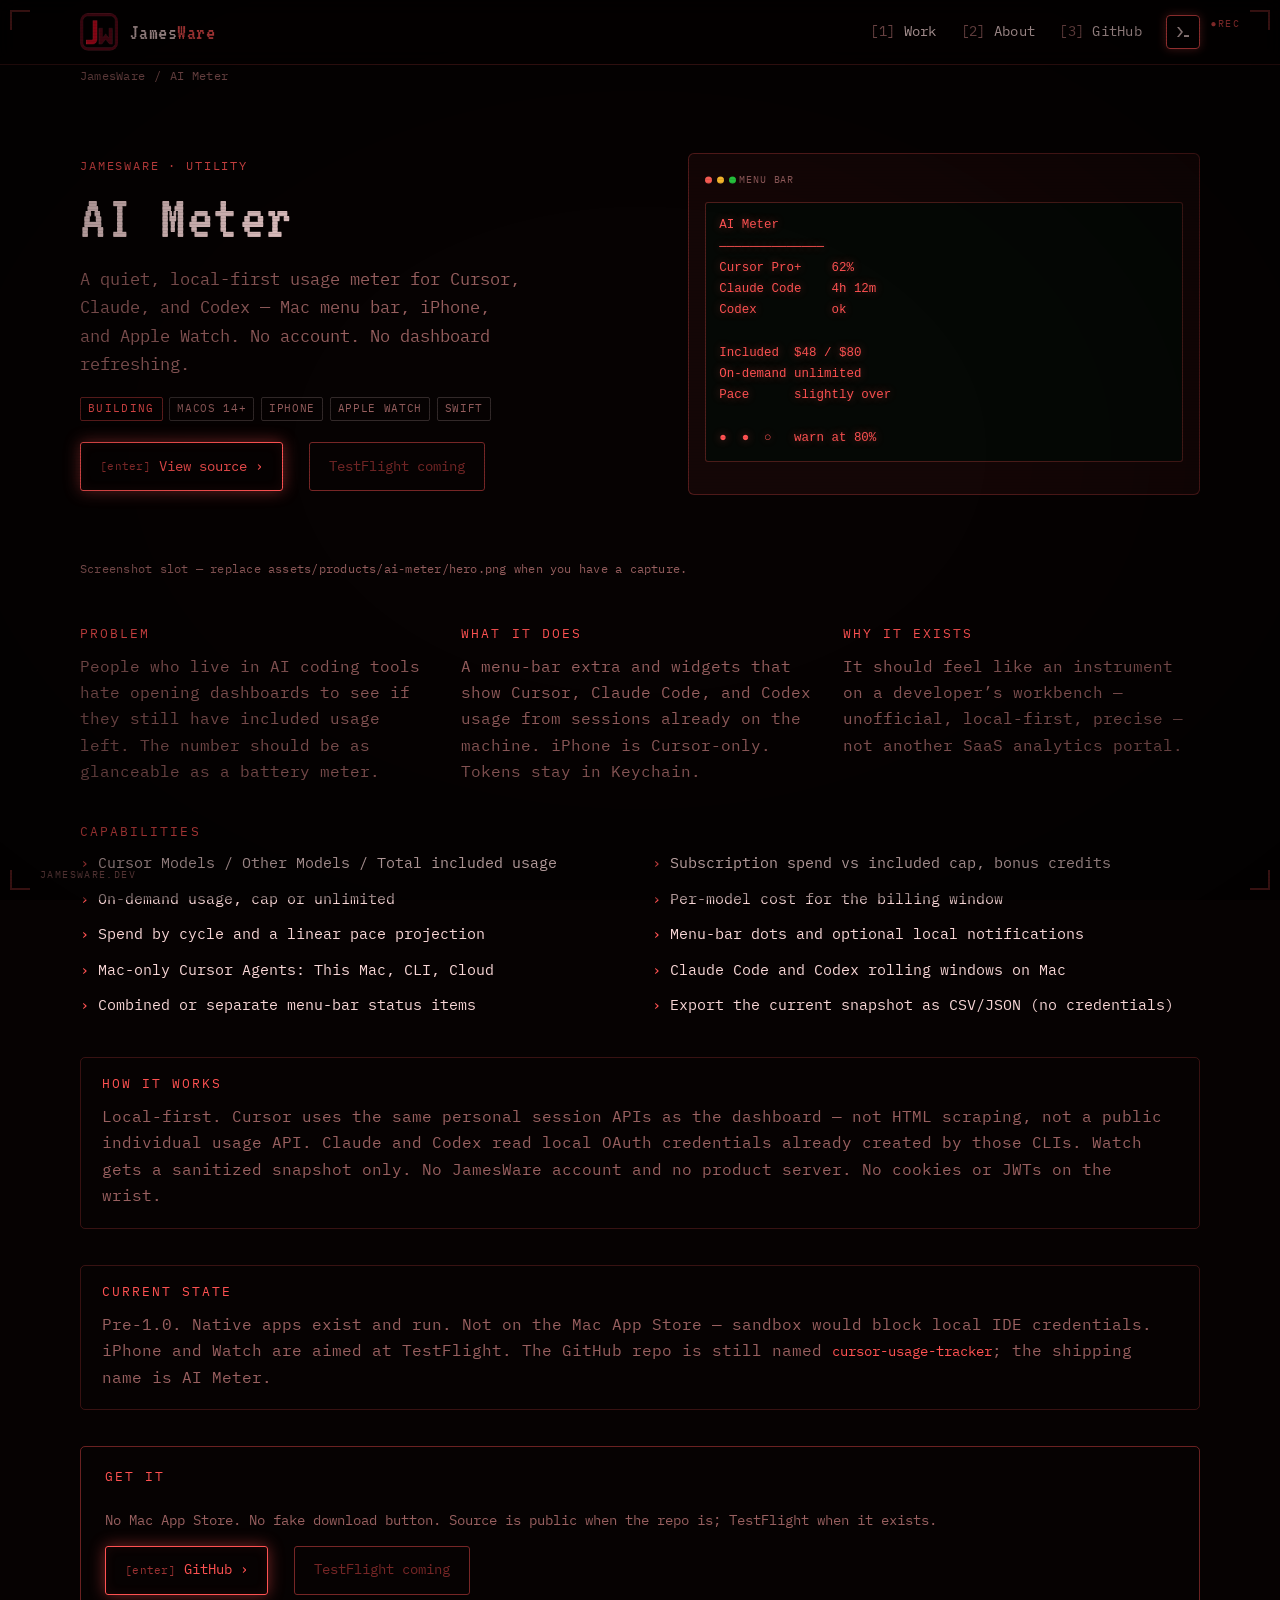
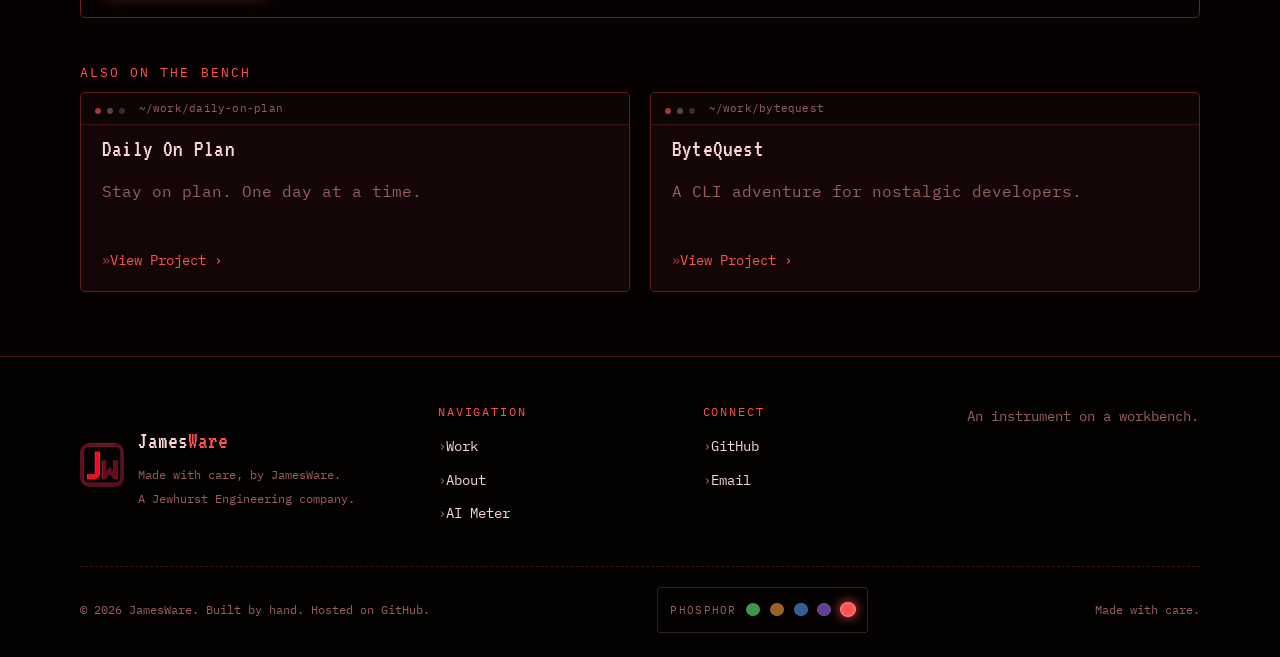
==== ai-meter/index.html @ cbbe9af8 "link updates" ====
<!DOCTYPE html>
<html lang="en" data-theme="green" data-asset-root="../">
  <head>
    <meta charset="utf-8" />
    <meta name="viewport" content="width=device-width, initial-scale=1" />
    <title>AI Meter — JamesWare</title>
    <meta
      name="description"
      content="A quiet, local-first usage meter for Cursor, Claude, and Codex. Mac menu bar, iPhone, and Apple Watch. No account. No dashboard refreshing."
    />
    <script>
      (function () {
        var themes = ["green", "orange", "blue", "purple", "red"];
        var last = null;
        try {
          last = localStorage.getItem("jamesware-theme");
        } catch (e) {}
        var pool = themes.filter(function (name) {
          return name !== last;
        });
        var theme = pool[Math.floor(Math.random() * pool.length)];
        document.documentElement.setAttribute("data-theme", theme);
        try {
          localStorage.setItem("jamesware-theme", theme);
        } catch (e) {}
        window.jwSetLogos = function () {
          var activeTheme = document.documentElement.getAttribute("data-theme") || "green";
          var root = document.documentElement.getAttribute("data-asset-root") || "";
          if (root && root.charAt(root.length - 1) !== "/") root += "/";
          document.querySelectorAll("[data-logo]").forEach(function (el) {
            var src =
              root +
              "assets/brand/jamesware-" +
              el.getAttribute("data-logo") +
              "-" +
              activeTheme +
              ".png";
            el.querySelectorAll("img").forEach(function (img) {
              if (!img.dataset.fallbackBound) {
                img.dataset.fallbackBound = "true";
                img.addEventListener("error", function () {
                  img.style.visibility = "hidden";
                });
                img.addEventListener("load", function () {
                  img.style.visibility = "visible";
                });
              }
              if (!img.getAttribute("src")) img.src = src;
            });
          });
        };
      })();
    </script>
    <link rel="icon" href="../favicon.svg" type="image/svg+xml" />
    <link rel="preconnect" href="https://fonts.googleapis.com" />
    <link rel="preconnect" href="https://fonts.gstatic.com" crossorigin />
    <link
      href="https://fonts.googleapis.com/css2?family=IBM+Plex+Mono:wght@400;500;600;700&family=VT323&display=swap"
      rel="stylesheet"
    />
    <link rel="stylesheet" href="../assets/styles.css" />
  </head>
  <body>
    <div class="vignette" aria-hidden="true"></div>
    <div class="scanlines" aria-hidden="true"></div>
    <div class="bezel" aria-hidden="true">
      <span class="bezel__corner bezel__corner--tl"></span>
      <span class="bezel__corner bezel__corner--tr"></span>
      <span class="bezel__corner bezel__corner--bl"></span>
      <span class="bezel__corner bezel__corner--br"></span>
      <span class="bezel__tag bezel__tag--rec">rec</span>
      <span class="bezel__tag bezel__tag--id">jamesware.dev</span>
    </div>
    <a class="skip" href="#main">Skip to content</a>

    <header class="site-header">
      <div class="wrap">
        <a class="brand" href="../index.html">
          <span class="logo-swap logo-swap--square" data-logo="square">
            <img class="logo-swap__a" alt="JamesWare" width="40" height="40" />
            <img class="logo-swap__b" alt="" width="40" height="40" />
          </span>
          <span class="wordmark">James<span class="accent">Ware</span></span>
        </a>
        <nav class="nav" aria-label="Primary">
          <a href="../index.html#projects">Work</a>
          <a href="../index.html#about">About</a>
          <!-- EDIT ME: real GitHub URL -->
          <a href="https://github.com/JewhurstEngineering">GitHub</a>
          <a class="prompt-btn" href="../index.html#projects" aria-label="Open work">
            <svg width="16" height="16" viewBox="0 0 16 16" fill="currentColor" aria-hidden="true">
              <path d="M2 3h2l4 5-4 5H2l4-5-4-5zm7 8h5v2H9v-2z" />
            </svg>
          </a>
        </nav>
      </div>
    </header>
    <script>
      jwSetLogos();
    </script>

    <main id="main">
      <div class="wrap">
        <nav class="crumb" aria-label="Breadcrumb">
          <a href="../index.html">JamesWare</a>
          <span aria-hidden="true">/</span>
          <span>AI Meter</span>
        </nav>

        <section class="product-hero">
          <div>
            <p class="card-kicker">JamesWare · Utility</p>
            <h1>AI Meter</h1>
            <p class="product-tagline">
              A quiet, local-first usage meter for Cursor, Claude, and Codex — Mac menu bar,
              iPhone, and Apple Watch. No account. No dashboard refreshing.
            </p>
            <div class="badge-row">
              <span class="status status--building">Building</span>
              <span class="badge">macOS 14+</span>
              <span class="badge">iPhone</span>
              <span class="badge">Apple Watch</span>
              <span class="badge">Swift</span>
            </div>
            <div class="cta-row">
              <!-- EDIT ME: real org/user. Repo is still named cursor-usage-tracker. -->
              <a class="btn" href="https://github.com/JewhurstEngineering/cursor-usage-tracker">View source <span aria-hidden="true">›</span></a>
              <span class="btn btn--disabled" aria-disabled="true">TestFlight coming</span>
            </div>
          </div>
          <figure class="device">
            <!-- Drop a real capture at ../assets/products/ai-meter/hero.png -->
            <img
              class="device__photo"
              src="../assets/products/ai-meter/hero.png"
              alt="AI Meter menu bar and widgets"
              hidden
            />
            <div class="device__mock" aria-hidden="true">
              <div class="device__chrome">
                <span>menu bar</span>
                <span class="led"></span>
              </div>
              <pre class="device__panel">AI Meter
──────────────
Cursor Pro+    62%
Claude Code    4h 12m
Codex          ok

Included  $48 / $80
On-demand unlimited
Pace      slightly over

●  ●  ○   warn at 80%</pre>
            </div>
          </figure>
        </section>
        <p class="shot-caption">Screenshot slot — replace assets/products/ai-meter/hero.png when you have a capture.</p>

        <section class="product-copy">
          <div class="prose-grid">
            <div>
              <h2>Problem</h2>
              <p>
                People who live in AI coding tools hate opening dashboards to see if they still
                have included usage left. The number should be as glanceable as a battery meter.
              </p>
            </div>
            <div>
              <h2>What it does</h2>
              <p>
                A menu-bar extra and widgets that show Cursor, Claude Code, and Codex usage from
                sessions already on the machine. iPhone is Cursor-only. Tokens stay in Keychain.
              </p>
            </div>
            <div>
              <h2>Why it exists</h2>
              <p>
                It should feel like an instrument on a developer’s workbench — unofficial,
                local-first, precise — not another SaaS analytics portal.
              </p>
            </div>
          </div>

          <div class="cap-grid">
            <h2>Capabilities</h2>
            <ul class="cap-list">
              <li>Cursor Models / Other Models / Total included usage</li>
              <li>Subscription spend vs included cap, bonus credits</li>
              <li>On-demand usage, cap or unlimited</li>
              <li>Per-model cost for the billing window</li>
              <li>Spend by cycle and a linear pace projection</li>
              <li>Menu-bar dots and optional local notifications</li>
              <li>Mac-only Cursor Agents: This Mac, CLI, Cloud</li>
              <li>Claude Code and Codex rolling windows on Mac</li>
              <li>Combined or separate menu-bar status items</li>
              <li>Export the current snapshot as CSV/JSON (no credentials)</li>
            </ul>
          </div>

          <div class="privacy">
            <h2>How it works</h2>
            <p>
              Local-first. Cursor uses the same personal session APIs as the dashboard — not HTML
              scraping, not a public individual usage API. Claude and Codex read local OAuth
              credentials already created by those CLIs. Watch gets a sanitized snapshot only. No
              JamesWare account and no product server. No cookies or JWTs on the wrist.
            </p>
          </div>

          <div class="state">
            <h2>Current state</h2>
            <p>
              Pre-1.0. Native apps exist and run. Not on the Mac App Store — sandbox would block
              local IDE credentials. iPhone and Watch are aimed at TestFlight. The GitHub repo is
              still named <code>cursor-usage-tracker</code>; the shipping name is AI Meter.
            </p>
          </div>

          <div class="get-it">
            <h2>Get it</h2>
            <p class="note">
              No Mac App Store. No fake download button. Source is public when the repo is; TestFlight
              when it exists.
            </p>
            <div class="cta-row">
              <a class="btn" href="https://github.com/JewhurstEngineering/cursor-usage-tracker">GitHub <span aria-hidden="true">›</span></a>
              <span class="btn btn--disabled" aria-disabled="true">TestFlight coming</span>
            </div>
          </div>

          <div class="related">
            <h2>Also on the bench</h2>
            <div class="project-grid">
              <article class="card" data-path="~/work/daily-on-plan">
                <h3>Daily On Plan</h3>
                <p>Stay on plan. One day at a time.</p>
                <a class="more" href="../daily-on-plan/index.html">View Project <span aria-hidden="true">›</span></a>
              </article>
              <article class="card" data-path="~/work/bytequest">
                <h3>ByteQuest</h3>
                <p>A CLI adventure for nostalgic developers.</p>
                <a class="more" href="../bytequest/index.html">View Project <span aria-hidden="true">›</span></a>
              </article>
            </div>
          </div>
        </section>
      </div>
    </main>

    <footer class="site-footer">
      <div class="wrap">
        <div class="footer-grid">
          <div class="footer-brand">
            <span class="logo-swap logo-swap--footer" data-logo="square">
              <img class="logo-swap__a" alt="JamesWare" width="48" height="48" />
              <img class="logo-swap__b" alt="" width="48" height="48" />
            </span>
            <script>
              jwSetLogos();
            </script>
            <div>
              <p class="footer-wordmark">James<span class="accent">Ware</span></p>
              <p class="footer-tagline">Made with care, by JamesWare.</p>
              <p class="footer-tagline">A Jewhurst Engineering company.</p>
            </div>
          </div>
          <div>
            <h3>Navigation</h3>
            <ul>
              <li><a href="../index.html#projects">Work</a></li>
              <li><a href="../index.html#about">About</a></li>
              <li><a href="index.html">AI Meter</a></li>
            </ul>
          </div>
          <div>
            <h3>Connect</h3>
            <ul>
              <li><a href="https://github.com/JewhurstEngineering">GitHub</a></li>
              <li><a href="mailto:hello@jamesware.dev">Email</a></li>
            </ul>
          </div>
          <div class="stay">
            <p>An instrument on a workbench.</p>
          </div>
        </div>
        <div class="footer-base">
          <p>© 2026 JamesWare. Built by hand. Hosted on GitHub.</p>
          <div class="theme-switcher" role="group" aria-label="Color theme">
            <span>Phosphor</span>
            <button class="dot" type="button" data-theme-pick="green" aria-label="Green phosphor" aria-pressed="false"></button>
            <button class="dot" type="button" data-theme-pick="orange" aria-label="Amber phosphor" aria-pressed="false"></button>
            <button class="dot" type="button" data-theme-pick="blue" aria-label="Blue phosphor" aria-pressed="false"></button>
            <button class="dot" type="button" data-theme-pick="purple" aria-label="Purple phosphor" aria-pressed="false"></button>
            <button class="dot" type="button" data-theme-pick="red" aria-label="Red phosphor" aria-pressed="false"></button>
          </div>
          <p>Made with care.</p>
        </div>
      </div>
    </footer>
    <script src="../assets/theme.js"></script>
  </body>
</html>
---- assets/styles.css ----
@property --phosphor {
  syntax: "<color>";
  inherits: true;
  initial-value: #5cff7a;
}

@property --phosphor-dim {
  syntax: "<color>";
  inherits: true;
  initial-value: #0c2410;
}

@property --bg {
  syntax: "<color>";
  inherits: true;
  initial-value: #030603;
}

@property --ink {
  syntax: "<color>";
  inherits: true;
  initial-value: #cff6d6;
}

@property --muted {
  syntax: "<color>";
  inherits: true;
  initial-value: #5c8a66;
}

@property --panel {
  syntax: "<color>";
  inherits: true;
  initial-value: #061109;
}

:root,
:root[data-theme="green"] {
  --phosphor: #5cff7a;
  --phosphor-dim: #0c2410;
  --bg: #030603;
  --ink: #cff6d6;
  --muted: #5c8a66;
  --panel: #061109;
  --glow: color-mix(in srgb, var(--phosphor) 45%, transparent);
  --phosphor-soft: color-mix(in srgb, var(--phosphor) 58%, white);
  --glow-strong: color-mix(in srgb, var(--phosphor) 50%, transparent);
}

:root[data-theme="orange"] {
  --phosphor: #ffa23d;
  --phosphor-dim: #3a1d08;
  --bg: #060402;
  --ink: #f6dec0;
  --muted: #8c6a45;
  --panel: #120b04;
}

:root[data-theme="blue"] {
  --phosphor: #4d9cff;
  --phosphor-dim: #0b1b3a;
  --bg: #020409;
  --ink: #cfe0fa;
  --muted: #5b7099;
  --panel: #060e1c;
}

:root[data-theme="purple"] {
  --phosphor: #a366ff;
  --phosphor-dim: #260c3a;
  --bg: #050208;
  --ink: #e4d4fa;
  --muted: #7c6699;
  --panel: #0e051a;
}

:root[data-theme="red"] {
  --phosphor: #ff5252;
  --phosphor-dim: #3a0c0c;
  --bg: #060202;
  --ink: #f8d6d6;
  --muted: #996060;
  --panel: #170707;
}

html.theme-ready {
  transition:
    --phosphor 3s ease,
    --phosphor-dim 3s ease,
    --bg 3s ease,
    --ink 3s ease,
    --muted 3s ease,
    --panel 3s ease;
}

*,
*::before,
*::after {
  box-sizing: border-box;
}

html {
  background: var(--bg);
  color: var(--ink);
  color-scheme: dark;
  scroll-behavior: smooth;
}

body {
  margin: 0;
  min-height: 100vh;
  font-family: "IBM Plex Mono", ui-monospace, "SFMono-Regular", Menlo, monospace;
  font-size: 15.5px;
  line-height: 1.7;
  background: var(--bg);
  color: var(--ink);
  overflow-x: hidden;
}

img:not([hidden]) {
  max-width: 100%;
  height: auto;
  display: block;
}

figure {
  margin: 0;
}

a {
  color: var(--phosphor);
  text-decoration: none;
}

a:focus-visible,
button:focus-visible {
  outline: 2px solid var(--phosphor);
  outline-offset: 3px;
}

button {
  font: inherit;
  color: inherit;
  background: none;
  border: 0;
  cursor: pointer;
}

h1,
h2,
h3 {
  font-family: "VT323", "IBM Plex Mono", ui-monospace, monospace;
  font-weight: 400;
  line-height: 1.15;
  letter-spacing: 0.01em;
  margin: 0;
}

.accent {
  color: var(--phosphor);
}

.skip {
  position: absolute;
  left: 1rem;
  top: -4rem;
  z-index: 10000;
  padding: 0.6rem 0.9rem;
  background: var(--panel);
  border: 1px solid var(--phosphor);
  color: var(--phosphor);
}

.skip:focus {
  top: 1rem;
}

.scanlines,
.vignette {
  pointer-events: none;
  position: fixed;
  inset: 0;
}

.scanlines {
  z-index: 9999;
  background: repeating-linear-gradient(
    to bottom,
    transparent 0,
    transparent 2px,
    rgba(0, 0, 0, 0.16) 2px,
    rgba(0, 0, 0, 0.16) 3px
  );
  opacity: 0.5;
  mix-blend-mode: multiply;
}

.vignette {
  z-index: 9998;
  background: radial-gradient(ellipse at center, transparent 38%, rgba(0, 0, 0, 0.56) 100%);
}

/* ---------- viewport bezel ---------- */

.bezel {
  position: fixed;
  inset: 0;
  z-index: 9996;
  pointer-events: none;
}

.bezel__corner {
  position: absolute;
  width: 20px;
  height: 20px;
  border-color: color-mix(in srgb, var(--phosphor) 45%, transparent);
  border-style: solid;
  border-width: 0;
}

.bezel__corner--tl {
  top: 10px;
  left: 10px;
  border-top-width: 2px;
  border-left-width: 2px;
}

.bezel__corner--tr {
  top: 10px;
  right: 10px;
  border-top-width: 2px;
  border-right-width: 2px;
}

.bezel__corner--bl {
  bottom: 10px;
  left: 10px;
  border-bottom-width: 2px;
  border-left-width: 2px;
}

.bezel__corner--br {
  bottom: 10px;
  right: 10px;
  border-bottom-width: 2px;
  border-right-width: 2px;
}

.bezel__tag {
  position: absolute;
  font-size: 0.62rem;
  letter-spacing: 0.14em;
  text-transform: uppercase;
  color: var(--muted);
}

.bezel__tag--rec {
  top: 16px;
  right: 40px;
  color: var(--phosphor);
}

.bezel__tag--rec::before {
  content: "\25cf ";
  display: inline-block;
  animation: led-pulse 2.4s ease-in-out infinite;
}

.bezel__tag--id {
  bottom: 16px;
  left: 40px;
}

@media (max-width: 900px) {
  .bezel {
    display: none;
  }
}

.wrap {
  width: min(1120px, calc(100% - 2.5rem));
  margin-inline: auto;
}

/* ---------- header ---------- */

.site-header {
  position: sticky;
  top: 0;
  z-index: 20;
  backdrop-filter: blur(10px);
  background: color-mix(in srgb, var(--bg) 82%, transparent);
  border-bottom: 1px solid color-mix(in srgb, var(--phosphor) 22%, transparent);
}

.site-header .wrap {
  display: flex;
  align-items: center;
  justify-content: space-between;
  gap: 1.5rem;
  min-height: 64px;
}

.brand {
  display: flex;
  align-items: center;
  gap: 0.75rem;
  color: inherit;
}

.wordmark {
  font-family: "VT323", "IBM Plex Mono", ui-monospace, monospace;
  font-size: 1.4rem;
  letter-spacing: 0.02em;
  color: var(--ink);
}

.nav {
  display: flex;
  align-items: center;
  gap: 1.5rem;
  counter-reset: navnum;
}

.nav a {
  color: var(--ink);
  font-size: 0.86rem;
  letter-spacing: 0.02em;
}

.nav a:not(.prompt-btn)::before {
  counter-increment: navnum;
  content: "[" counter(navnum) "] ";
  color: var(--muted);
}

.nav a:hover {
  color: var(--phosphor);
}

.nav a:hover::before {
  color: var(--phosphor);
}

.prompt-btn {
  display: grid;
  place-items: center;
  width: 34px;
  height: 34px;
  border: 1px solid var(--phosphor);
  border-radius: 4px;
  color: var(--phosphor);
  box-shadow: 0 0 10px var(--glow);
}

.prompt-btn:hover {
  background: color-mix(in srgb, var(--phosphor) 16%, transparent);
}

/* ---------- logo image swap ---------- */

.logo-swap {
  position: relative;
  display: inline-block;
  overflow: hidden;
  border-radius: 22%;
  line-height: 0;
}

.logo-swap img {
  width: 100%;
  height: 100%;
  object-fit: contain;
  transition: opacity 3s ease;
}

.logo-swap__b {
  position: absolute;
  inset: 0;
  opacity: 0;
}

.logo-swap.is-b .logo-swap__a {
  opacity: 0;
}

.logo-swap.is-b .logo-swap__b {
  opacity: 1;
}

.logo-swap--square {
  width: 38px;
  height: 38px;
}

.logo-swap--bar {
  width: 20px;
  height: 20px;
  flex: none;
}

.logo-swap--footer {
  width: 44px;
  height: 44px;
}

/* ---------- hero shell ---------- */

.hero {
  position: relative;
  isolation: isolate;
  padding: 3rem 0 5rem;
  overflow: hidden;
  border-bottom: 1px solid color-mix(in srgb, var(--phosphor) 18%, transparent);
}

.floor-grid {
  position: absolute;
  left: -12%;
  right: -12%;
  bottom: -4%;
  height: 300px;
  z-index: 0;
  background-image:
    linear-gradient(to right, color-mix(in srgb, var(--phosphor) 55%, transparent) 1px, transparent 1px),
    linear-gradient(to bottom, color-mix(in srgb, var(--phosphor) 55%, transparent) 1px, transparent 1px);
  background-size: 46px 46px;
  transform: perspective(460px) rotateX(62deg);
  transform-origin: center bottom;
  mask-image: linear-gradient(to bottom, transparent, #000 32%, #000 72%, transparent);
  opacity: 0.35;
  pointer-events: none;
  filter: drop-shadow(0 0 12px var(--glow));
}

.hero .wrap {
  position: relative;
  z-index: 2;
}

.shell {
  position: relative;
  border-radius: 7px;
  overflow: hidden;
  border: 1px solid rgba(255, 255, 255, 0.12);
  background: #0b0c0e;
  box-shadow: 0 26px 60px rgba(0, 0, 0, 0.55), inset 0 1px 0 rgba(255, 255, 255, 0.05);
}

.shell__bar {
  display: flex;
  align-items: center;
  gap: 0.9rem;
  padding: 0.6rem 1rem;
  background: linear-gradient(180deg, #1f2124, #17181a);
  border-bottom: 1px solid rgba(255, 255, 255, 0.08);
}

.shell__dots {
  position: relative;
  flex: none;
  width: 39px;
  height: 9px;
  margin-left: 2px;
}

.shell__dots::before {
  content: "";
  position: absolute;
  left: 0;
  top: 0;
  width: 9px;
  height: 9px;
  border-radius: 50%;
  background: #ff5f56;
  box-shadow: 15px 0 0 #ffbd2e, 30px 0 0 #27c93f;
}

.shell__title {
  flex: 1;
  font-size: 1.25rem;
  letter-spacing: 0.02em;
  color: var(--ink);
  white-space: nowrap;
  overflow: hidden;
  text-overflow: ellipsis;
}

.shell__at {
  color: var(--muted);
  font-family: "IBM Plex Mono", monospace;
  font-size: 0.72rem;
  margin-left: 0.4rem;
  letter-spacing: 0.02em;
}

.shell__led {
  flex: none;
  width: 7px;
  height: 7px;
  border-radius: 50%;
  background: #ff7549;
  box-shadow: 0 0 7px rgba(255, 117, 73, 0.9);
  animation: led-pulse 3.5s ease-in-out infinite;
}

.shell__screen {
  position: relative;
  display: flex;
  flex-direction: column;
  padding: 1.7rem 1.7rem 1.9rem;
  min-height: 30rem;
  background: radial-gradient(
    ellipse at 50% 0%,
    color-mix(in srgb, var(--phosphor-dim) 55%, #010602) 0%,
    #010402 58%,
    #000201 100%
  );
  animation: crt-on 0.55s ease-out;
}

.shell__screen::before {
  content: "";
  position: absolute;
  z-index: 2;
  inset: 0;
  pointer-events: none;
  background: linear-gradient(100deg, rgba(255, 255, 255, 0.06), transparent 30%, transparent 78%, rgba(255, 255, 255, 0.02));
}

.shell__screen::after {
  content: "";
  position: absolute;
  z-index: 3;
  inset: 0;
  pointer-events: none;
  opacity: 0.4;
  background: repeating-linear-gradient(
    to bottom,
    transparent 0,
    transparent 2px,
    rgba(0, 0, 0, 0.28) 2px,
    rgba(0, 0, 0, 0.28) 3px
  );
  animation: crt-flicker 8s 1.2s infinite;
}

.shell__term {
  position: relative;
  z-index: 1;
  margin: 0 0 1.2rem;
  min-height: 7.5em;
  color: var(--phosphor);
  font-size: 0.9rem;
  line-height: 1.7;
  white-space: pre-wrap;
}

.shell__term .term-line--cmd {
  color: var(--phosphor);
  text-shadow: 0 0 7px var(--glow-strong);
}

.shell__term .term-line--out {
  color: var(--ink);
}

.shell__term .term-line--muted {
  color: var(--muted);
}

.shell__ls {
  position: relative;
  z-index: 1;
  margin-bottom: 0.4rem;
  transition: opacity 0.4s ease;
}

.shell__row {
  display: grid;
  grid-template-columns: 8.5em 9.5em 1fr;
  gap: 0.75rem;
  align-items: baseline;
  padding: 0.42rem 0.6rem;
  margin: 0 -0.6rem;
  border-radius: 3px;
  font-size: 0.86rem;
  color: var(--ink);
}

.shell__row:hover,
.shell__row:focus-visible {
  background: color-mix(in srgb, var(--phosphor) 12%, transparent);
}

.shell__perm {
  color: var(--muted);
  font-size: 0.78rem;
}

.shell__name {
  color: var(--phosphor);
}

.shell__row:hover .shell__name {
  text-decoration: underline;
  text-underline-offset: 3px;
}

.shell__desc {
  color: var(--muted);
}

.shell__console {
  position: relative;
  z-index: 1;
  flex: 1;
  display: flex;
  flex-direction: column;
  min-height: 0;
  padding-top: 1rem;
  border-top: 1px dashed color-mix(in srgb, var(--phosphor) 24%, transparent);
}

.shell__hint {
  flex: none;
  margin: 0 0 0.7rem;
  color: var(--muted);
  font-size: 0.85rem;
}

.shell__hint code {
  color: var(--phosphor);
}

.shell__output {
  flex: 1;
  min-height: 0;
  display: flex;
  flex-direction: column;
  justify-content: flex-end;
  gap: 0.2rem;
  overflow-y: auto;
  font-size: 0.94rem;
  line-height: 1.75;
}

.shell__output:not(:empty) {
  margin-bottom: 0.8rem;
}

.shell__out-line {
  color: var(--ink);
  white-space: pre-wrap;
}

.shell__out-line--cmd {
  color: var(--phosphor);
  text-shadow: 0 0 7px var(--glow-strong);
}

.shell__out-line--muted {
  color: var(--muted);
}

.shell__out-line--err {
  color: var(--phosphor);
  opacity: 0.7;
}

@keyframes shell-flash {
  0% {
    filter: brightness(2.1);
  }
  100% {
    filter: brightness(1);
  }
}

.shell__output.is-flash {
  animation: shell-flash 0.35s ease-out;
}

.shell__input-row {
  flex: none;
  display: flex;
  align-items: center;
  gap: 0.6rem;
  padding-bottom: 0.3rem;
  border-bottom: 1px solid transparent;
  transition: border-color 0.15s ease;
}

.shell__input-row:focus-within {
  border-bottom-color: color-mix(in srgb, var(--phosphor) 55%, transparent);
}

.shell__prompt-tag {
  flex: none;
  color: var(--phosphor);
  font-size: 0.94rem;
  text-shadow: 0 0 7px var(--glow-strong);
  white-space: nowrap;
}

.shell__input {
  flex: 1;
  min-width: 0;
  border: 0;
  background: none;
  outline: none;
  padding: 0;
  color: var(--ink);
  font-family: "IBM Plex Mono", ui-monospace, monospace;
  font-size: 0.94rem;
  caret-color: var(--phosphor);
}

.shell__input::placeholder {
  color: var(--muted);
  opacity: 0.7;
}

@keyframes crt-on {
  0% {
    filter: brightness(4);
  }
  60% {
    filter: brightness(1.5);
  }
  100% {
    filter: brightness(1);
  }
}

@keyframes crt-flicker {
  0%,
  94%,
  100% {
    opacity: 1;
    filter: none;
  }
  95.5% {
    opacity: 0.94;
  }
  96.5% {
    opacity: 1;
    filter: brightness(1.08);
  }
  97.5% {
    opacity: 0.9;
  }
}

@keyframes led-pulse {
  0%,
  100% {
    opacity: 1;
  }
  50% {
    opacity: 0.5;
  }
}

.term-cursor {
  display: inline-block;
  width: 0.7ch;
  height: 1em;
  margin-left: 1px;
  background: var(--phosphor);
  box-shadow: 0 0 8px var(--glow);
  vertical-align: text-bottom;
  animation: blink 1.05s step-end infinite;
}

@keyframes blink {
  50% {
    opacity: 0;
  }
}

/* ---------- buttons & links ---------- */

.cta-row {
  display: flex;
  flex-wrap: wrap;
  align-items: center;
  gap: 1.6rem;
  margin-top: 0.4rem;
}

.btn {
  display: inline-flex;
  align-items: center;
  gap: 0.5rem;
  padding: 0.7rem 1.2rem;
  border: 1px solid var(--phosphor);
  border-radius: 3px;
  color: var(--phosphor);
  font-size: 0.88rem;
  box-shadow: 0 0 16px var(--glow), inset 0 0 12px color-mix(in srgb, var(--phosphor) 8%, transparent);
  transition: background-color 0.15s ease, color 0.15s ease;
}

.btn:not(.btn--disabled):not([aria-disabled="true"])::before {
  content: "[enter]";
  font-size: 0.78em;
  opacity: 0.6;
  letter-spacing: 0.02em;
}

.btn:hover {
  background: var(--phosphor);
  color: var(--bg);
}

.link-arrow {
  color: var(--ink);
  font-size: 0.88rem;
}

.link-arrow::before {
  content: "\00bb ";
  opacity: 0.6;
}

.link-arrow:hover {
  color: var(--phosphor);
}

/* ---------- sections ---------- */

.section {
  padding: 4.5rem 0;
}

.section-head {
  display: flex;
  align-items: center;
  gap: 1.25rem;
  margin-bottom: 1.75rem;
}

.section-head h2 {
  color: var(--phosphor);
  font-family: "IBM Plex Mono", ui-monospace, monospace;
  font-size: 0.92rem;
  letter-spacing: 0.18em;
  text-transform: uppercase;
  white-space: nowrap;
}

.section-rule {
  position: relative;
  flex: 1;
  height: 1px;
  background: repeating-linear-gradient(
    to right,
    color-mix(in srgb, var(--phosphor) 45%, transparent) 0 6px,
    transparent 6px 12px
  );
}

.section-rule::after {
  content: "";
  position: absolute;
  right: 0;
  top: -3px;
  width: 7px;
  height: 7px;
  background: var(--phosphor);
  opacity: 0.75;
}

.section-head a {
  font-size: 0.85rem;
  white-space: nowrap;
}

.project-grid {
  display: grid;
  grid-template-columns: repeat(3, 1fr);
  gap: 1.25rem;
}

.card {
  position: relative;
  display: flex;
  flex-direction: column;
  gap: 0.9rem;
  padding: 2.7rem 1.3rem 1.2rem;
  background: color-mix(in srgb, var(--panel) 88%, black);
  border: 1px solid color-mix(in srgb, var(--phosphor) 32%, transparent);
  border-radius: 5px;
  min-height: 200px;
  transition: transform 0.15s ease, border-color 0.15s ease, box-shadow 0.15s ease;
}

.card::before {
  content: attr(data-path);
  position: absolute;
  top: 0;
  left: 0;
  right: 0;
  height: 2rem;
  display: flex;
  align-items: center;
  padding: 0 0.8rem 0 3.6rem;
  font-size: 0.68rem;
  letter-spacing: 0.02em;
  color: var(--muted);
  background: color-mix(in srgb, var(--panel) 55%, black);
  border-bottom: 1px solid color-mix(in srgb, var(--phosphor) 20%, transparent);
  border-radius: 4px 4px 0 0;
}

.card::after {
  content: "";
  position: absolute;
  top: 0.92rem;
  left: 0.9rem;
  width: 6px;
  height: 6px;
  border-radius: 50%;
  background: color-mix(in srgb, var(--phosphor) 65%, transparent);
  box-shadow:
    12px 0 0 color-mix(in srgb, var(--ink) 30%, transparent),
    24px 0 0 color-mix(in srgb, var(--ink) 18%, transparent);
}

.card:hover {
  transform: translateY(-3px);
  border-color: color-mix(in srgb, var(--phosphor) 55%, transparent);
  box-shadow: 0 0 28px color-mix(in srgb, var(--phosphor) 16%, transparent);
}

.card-head {
  display: flex;
  align-items: center;
  gap: 0.95rem;
}

.card h3 {
  font-size: 1.5rem;
  color: var(--ink);
}

.card p {
  margin: 0;
  color: var(--muted);
  flex: 1;
}

.card-icon {
  display: grid;
  place-items: center;
  width: 48px;
  height: 48px;
  flex: none;
  border: 1px solid color-mix(in srgb, var(--phosphor) 45%, transparent);
  border-radius: 5px;
  color: var(--phosphor);
}

.card-icon svg {
  width: 22px;
  height: 22px;
  fill: none;
  stroke: currentColor;
  stroke-width: 1.6;
  stroke-linecap: round;
  stroke-linejoin: round;
}

.card-icon svg circle[fill="currentColor"] {
  stroke: none;
}

.card .more {
  font-size: 0.85rem;
}

.card .more::before {
  content: "\00bb ";
  opacity: 0.6;
}

.card-meta {
  display: flex;
  flex-wrap: wrap;
  gap: 0.4rem;
}

.status,
.badge {
  display: inline-block;
  padding: 0.12rem 0.45rem;
  border: 1px solid color-mix(in srgb, var(--phosphor) 40%, transparent);
  border-radius: 2px;
  color: var(--phosphor);
  font-size: 0.68rem;
  letter-spacing: 0.12em;
  text-transform: uppercase;
}

.status--experiment {
  color: var(--muted);
  border-color: color-mix(in srgb, var(--muted) 45%, transparent);
}

.status--internal,
.status--planned {
  color: var(--muted);
  border-color: color-mix(in srgb, var(--muted) 35%, transparent);
}

.badge {
  color: var(--muted);
  border-color: color-mix(in srgb, var(--ink) 18%, transparent);
  letter-spacing: 0.06em;
}

.project-grid--featured {
  grid-template-columns: 1.35fr 1fr 1fr;
}

.card--flagship {
  min-height: 260px;
}

.card-kicker {
  margin: 0;
  color: var(--phosphor);
  font-size: 0.72rem;
  letter-spacing: 0.16em;
  text-transform: uppercase;
}

.lede {
  margin: 0 0 1rem;
  color: var(--muted);
  max-width: 66ch;
}

.workbench-grid,
.build-grid {
  display: grid;
  gap: 1.25rem;
}

.workbench-grid {
  grid-template-columns: 1fr 1fr;
}

.build-grid {
  grid-template-columns: repeat(4, 1fr);
}

.quiet-card {
  padding: 1.25rem 1.2rem;
  border: 1px solid color-mix(in srgb, var(--phosphor) 18%, transparent);
  border-radius: 5px;
  background: color-mix(in srgb, var(--panel) 70%, black);
}

.quiet-card h3 {
  margin: 0 0 0.45rem;
  font-size: 1.3rem;
}

.quiet-card p {
  margin: 0.35rem 0 0;
  color: var(--muted);
  font-size: 0.9rem;
}

.about-block {
  display: grid;
  grid-template-columns: 1.1fr 1fr;
  gap: 2.75rem;
  align-items: start;
}

.about-prose {
  display: grid;
  gap: 1rem;
}

.about-prose p {
  margin: 0;
  color: var(--muted);
  max-width: 60ch;
  font-size: 0.98rem;
}

.about-prose h2 {
  color: var(--phosphor);
  font-family: "IBM Plex Mono", ui-monospace, monospace;
  font-size: 0.92rem;
  letter-spacing: 0.18em;
  text-transform: uppercase;
}

/* ---------- product pages ---------- */

.crumb {
  display: flex;
  flex-wrap: wrap;
  gap: 0.55rem;
  margin: 0 0 1.4rem;
  color: var(--muted);
  font-size: 0.78rem;
  letter-spacing: 0.02em;
}

.crumb a {
  color: var(--muted);
}

.crumb a:hover {
  color: var(--phosphor);
}

.product-hero {
  display: grid;
  grid-template-columns: minmax(0, 1fr) minmax(280px, 0.9fr);
  gap: 2.5rem;
  align-items: center;
  padding: 2.75rem 0 3.5rem;
}

.product-hero h1 {
  margin: 0.35rem 0 0.6rem;
  font-size: clamp(2.6rem, 6vw, 4rem);
}

.product-tagline {
  margin: 0 0 1.1rem;
  color: var(--muted);
  font-size: 1.05rem;
  max-width: 44ch;
}

.badge-row {
  display: flex;
  flex-wrap: wrap;
  gap: 0.4rem;
  margin-bottom: 1.35rem;
}

.product-copy {
  padding: 0 0 4rem;
}

.prose-grid {
  display: grid;
  grid-template-columns: 1fr 1fr 1fr;
  gap: 1.5rem;
  margin-bottom: 2.5rem;
}

.prose-grid h2,
.cap-grid h2,
.get-it h2,
.related h2,
.privacy h2,
.state h2 {
  margin: 0 0 0.7rem;
  color: var(--phosphor);
  font-family: "IBM Plex Mono", ui-monospace, monospace;
  font-size: 0.8rem;
  letter-spacing: 0.16em;
  text-transform: uppercase;
}

.prose-grid p,
.privacy p,
.state p {
  margin: 0;
  color: var(--muted);
}

.cap-grid {
  margin-bottom: 2.5rem;
}

.cap-list {
  display: grid;
  grid-template-columns: 1fr 1fr;
  gap: 0.65rem 1.5rem;
  margin: 0;
  padding: 0;
  list-style: none;
}

.cap-list li {
  position: relative;
  padding-left: 1.1rem;
  color: var(--ink);
  font-size: 0.92rem;
}

.cap-list li::before {
  content: "\203a";
  position: absolute;
  left: 0;
  color: var(--phosphor);
}

.privacy,
.state {
  margin-bottom: 2.25rem;
  padding: 1.2rem 1.3rem;
  border: 1px solid color-mix(in srgb, var(--phosphor) 20%, transparent);
  border-radius: 5px;
}

.get-it {
  display: grid;
  gap: 0.85rem;
  margin: 0 0 3rem;
  padding: 1.4rem 1.5rem;
  border: 1px solid color-mix(in srgb, var(--phosphor) 40%, transparent);
  border-radius: 5px;
}

.get-it .cta-row {
  margin: 0;
}

.btn--disabled,
.btn[aria-disabled="true"] {
  opacity: 0.45;
  pointer-events: none;
  box-shadow: none;
}

.btn--disabled::before,
.btn[aria-disabled="true"]::before {
  content: none;
}

.note {
  margin: 0;
  color: var(--muted);
  font-size: 0.86rem;
}

.related .project-grid {
  grid-template-columns: 1fr 1fr;
}

.device {
  position: relative;
  border: 1px solid color-mix(in srgb, var(--phosphor) 28%, transparent);
  border-radius: 6px;
  background: color-mix(in srgb, var(--panel) 88%, black);
  overflow: hidden;
  min-height: 280px;
}

.device__photo {
  width: 100%;
  height: 100%;
  object-fit: cover;
}

.device.has-photo .device__mock {
  display: none;
}

.device__mock {
  padding: 1.1rem 1rem 1.2rem;
  font-size: 0.78rem;
  color: var(--phosphor);
}

.device__chrome {
  position: relative;
  display: flex;
  justify-content: space-between;
  align-items: center;
  margin-bottom: 0.85rem;
  padding-left: 34px;
  color: var(--muted);
  letter-spacing: 0.08em;
  text-transform: uppercase;
  font-size: 0.65rem;
}

.device__chrome::before {
  content: "";
  position: absolute;
  left: 0;
  top: 50%;
  width: 7px;
  height: 7px;
  transform: translateY(-50%);
  border-radius: 50%;
  background: #ff5f56;
  box-shadow: 12px 0 0 #ffbd2e, 24px 0 0 #27c93f;
}

.device__panel {
  border: 1px solid color-mix(in srgb, var(--phosphor) 30%, transparent);
  border-radius: 3px;
  padding: 0.75rem 0.8rem;
  background: #050805;
  text-shadow: 0 0 8px var(--glow);
  white-space: pre-wrap;
  min-height: 11rem;
}

.device--phone .device__panel {
  max-width: 220px;
  margin: 0 auto;
  min-height: 16rem;
  border-radius: 10px;
}

.device--phone .ring {
  width: 92px;
  height: 92px;
  margin: 0.6rem auto 0.8rem;
  border: 6px solid color-mix(in srgb, var(--phosphor) 25%, transparent);
  border-top-color: var(--phosphor);
  border-radius: 50%;
}

.shot-caption {
  margin: 0.55rem 0 3rem;
  color: var(--muted);
  font-size: 0.72rem;
  letter-spacing: 0.02em;
}

code {
  font-family: "IBM Plex Mono", ui-monospace, monospace;
  font-size: 0.9em;
  color: var(--phosphor);
}

/* ---------- about terminal ---------- */

.pixel-heart {
  width: 44px;
  height: 38px;
  margin-bottom: 0.4rem;
  color: var(--phosphor);
  opacity: 0.85;
}

.pixel-heart svg {
  width: 100%;
  height: 100%;
  fill: currentColor;
}

.term-window {
  background: #050505;
  border: 1px solid color-mix(in srgb, var(--phosphor) 40%, transparent);
  border-radius: 5px;
  overflow: hidden;
}

.term-window__bar {
  display: flex;
  align-items: center;
  gap: 0.65rem;
  padding: 0.6rem 0.9rem;
  background: color-mix(in srgb, var(--phosphor-dim) 70%, #000);
  border-bottom: 1px solid color-mix(in srgb, var(--phosphor) 22%, transparent);
  font-size: 0.78rem;
  color: var(--muted);
}

.term-dot {
  width: 10px;
  height: 10px;
  border-radius: 50%;
  background: var(--phosphor);
}

.term-window pre {
  margin: 0;
  padding: 1rem 1.1rem 1.2rem;
  min-height: 13rem;
  color: var(--phosphor);
  text-shadow: 0 0 8px var(--glow);
  font-size: 0.86rem;
  white-space: pre-wrap;
}

.term-line--cmd {
  color: var(--phosphor);
}

.term-line--out {
  color: var(--ink);
  text-shadow: none;
}

.term-line--muted {
  color: var(--muted);
  text-shadow: none;
}

/* ---------- footer ---------- */

.site-footer {
  border-top: 1px solid color-mix(in srgb, var(--phosphor) 22%, transparent);
  padding: 3rem 0 1.5rem;
  background: color-mix(in srgb, var(--bg) 70%, black);
}

.footer-grid {
  display: grid;
  grid-template-columns: 1.4fr 1fr 1fr 1fr;
  gap: 2rem;
}

.footer-brand {
  display: flex;
  align-items: center;
  gap: 0.9rem;
}

.footer-wordmark {
  margin: 0;
  font-family: "VT323", "IBM Plex Mono", ui-monospace, monospace;
  font-size: 1.5rem;
  color: var(--ink);
}

.footer-tagline {
  margin: 0.15rem 0 0;
  color: var(--muted);
  font-size: 0.78rem;
}

.footer-grid h3 {
  font-family: "IBM Plex Mono", ui-monospace, monospace;
  font-size: 0.75rem;
  letter-spacing: 0.16em;
  text-transform: uppercase;
  color: var(--phosphor);
  margin-bottom: 0.85rem;
}

.footer-grid ul {
  list-style: none;
  margin: 0;
  padding: 0;
  display: grid;
  gap: 0.4rem;
}

.footer-grid a {
  color: var(--ink);
  font-size: 0.88rem;
}

.footer-grid a::before {
  content: "\203a ";
  color: var(--muted);
}

.footer-grid a:hover {
  color: var(--phosphor);
}

.footer-grid a:hover::before {
  color: var(--phosphor);
}

.stay {
  display: grid;
  gap: 0.7rem;
  justify-items: start;
  align-content: start;
}

.stay p {
  margin: 0;
  color: var(--muted);
  font-size: 0.88rem;
}

.footer-base {
  display: flex;
  justify-content: space-between;
  gap: 1rem;
  flex-wrap: wrap;
  margin-top: 2.5rem;
  padding-top: 1.25rem;
  border-top: 1px dashed color-mix(in srgb, var(--phosphor) 20%, transparent);
  color: var(--muted);
  font-size: 0.78rem;
}

.theme-switcher {
  display: flex;
  align-items: center;
  gap: 0.6rem;
  padding: 0.4rem 0.75rem;
  border: 1px solid color-mix(in srgb, var(--ink) 16%, transparent);
  border-radius: 3px;
}

.theme-switcher span {
  letter-spacing: 0.12em;
  text-transform: uppercase;
  font-size: 0.68rem;
  color: var(--muted);
}

.dot {
  width: 13px;
  height: 13px;
  border-radius: 50%;
  border: 1px solid color-mix(in srgb, var(--ink) 35%, transparent);
  opacity: 0.6;
  transition: transform 0.15s ease, box-shadow 0.15s ease, opacity 0.15s ease;
}

.dot.is-active,
.dot:hover {
  opacity: 1;
  transform: scale(1.15);
  box-shadow: 0 0 10px currentColor;
}

.dot[data-theme-pick="green"] {
  background: #5cff7a;
  color: #5cff7a;
}

.dot[data-theme-pick="orange"] {
  background: #ffa23d;
  color: #ffa23d;
}

.dot[data-theme-pick="blue"] {
  background: #4d9cff;
  color: #4d9cff;
}

.dot[data-theme-pick="purple"] {
  background: #a366ff;
  color: #a366ff;
}

.dot[data-theme-pick="red"] {
  background: #ff5252;
  color: #ff5252;
}

/* ---------- responsive ---------- */

@media (max-width: 900px) {
  .about-block,
  .footer-grid,
  .project-grid,
  .project-grid--featured,
  .workbench-grid,
  .build-grid,
  .product-hero,
  .prose-grid,
  .related .project-grid {
    grid-template-columns: 1fr;
  }

  .cap-list {
    grid-template-columns: 1fr;
  }

  .hero {
    padding-top: 2rem;
  }

  .shell__row {
    grid-template-columns: 1fr;
    gap: 0.1rem;
  }

  .shell__perm {
    display: none;
  }

  .nav {
    gap: 1rem;
  }

  .wordmark {
    display: none;
  }
}

@media (max-width: 640px) {
  .wrap {
    width: min(1120px, calc(100% - 1.5rem));
  }

  .nav a:not(.prompt-btn) {
    display: none;
  }

  .shell__bar {
    padding: 0.55rem 0.8rem;
  }

  .shell__title {
    font-size: 1.05rem;
  }

  .shell__at {
    display: none;
  }

  .shell__screen {
    padding: 1.3rem 1.2rem 1.5rem;
    min-height: 24rem;
  }

  .shell__term {
    font-size: 0.78rem;
  }
}

@media (prefers-reduced-motion: reduce) {
  html {
    scroll-behavior: auto;
  }

  html.theme-ready {
    transition: none;
  }

  .logo-swap img {
    transition: none;
  }

  .shell__screen,
  .shell__screen::after,
  .shell__output.is-flash,
  .shell__ls,
  .term-cursor,
  .led,
  .shell__led,
  .bezel__tag--rec::before {
    animation: none;
    transition: none;
  }

  .scanlines {
    display: none;
  }
}
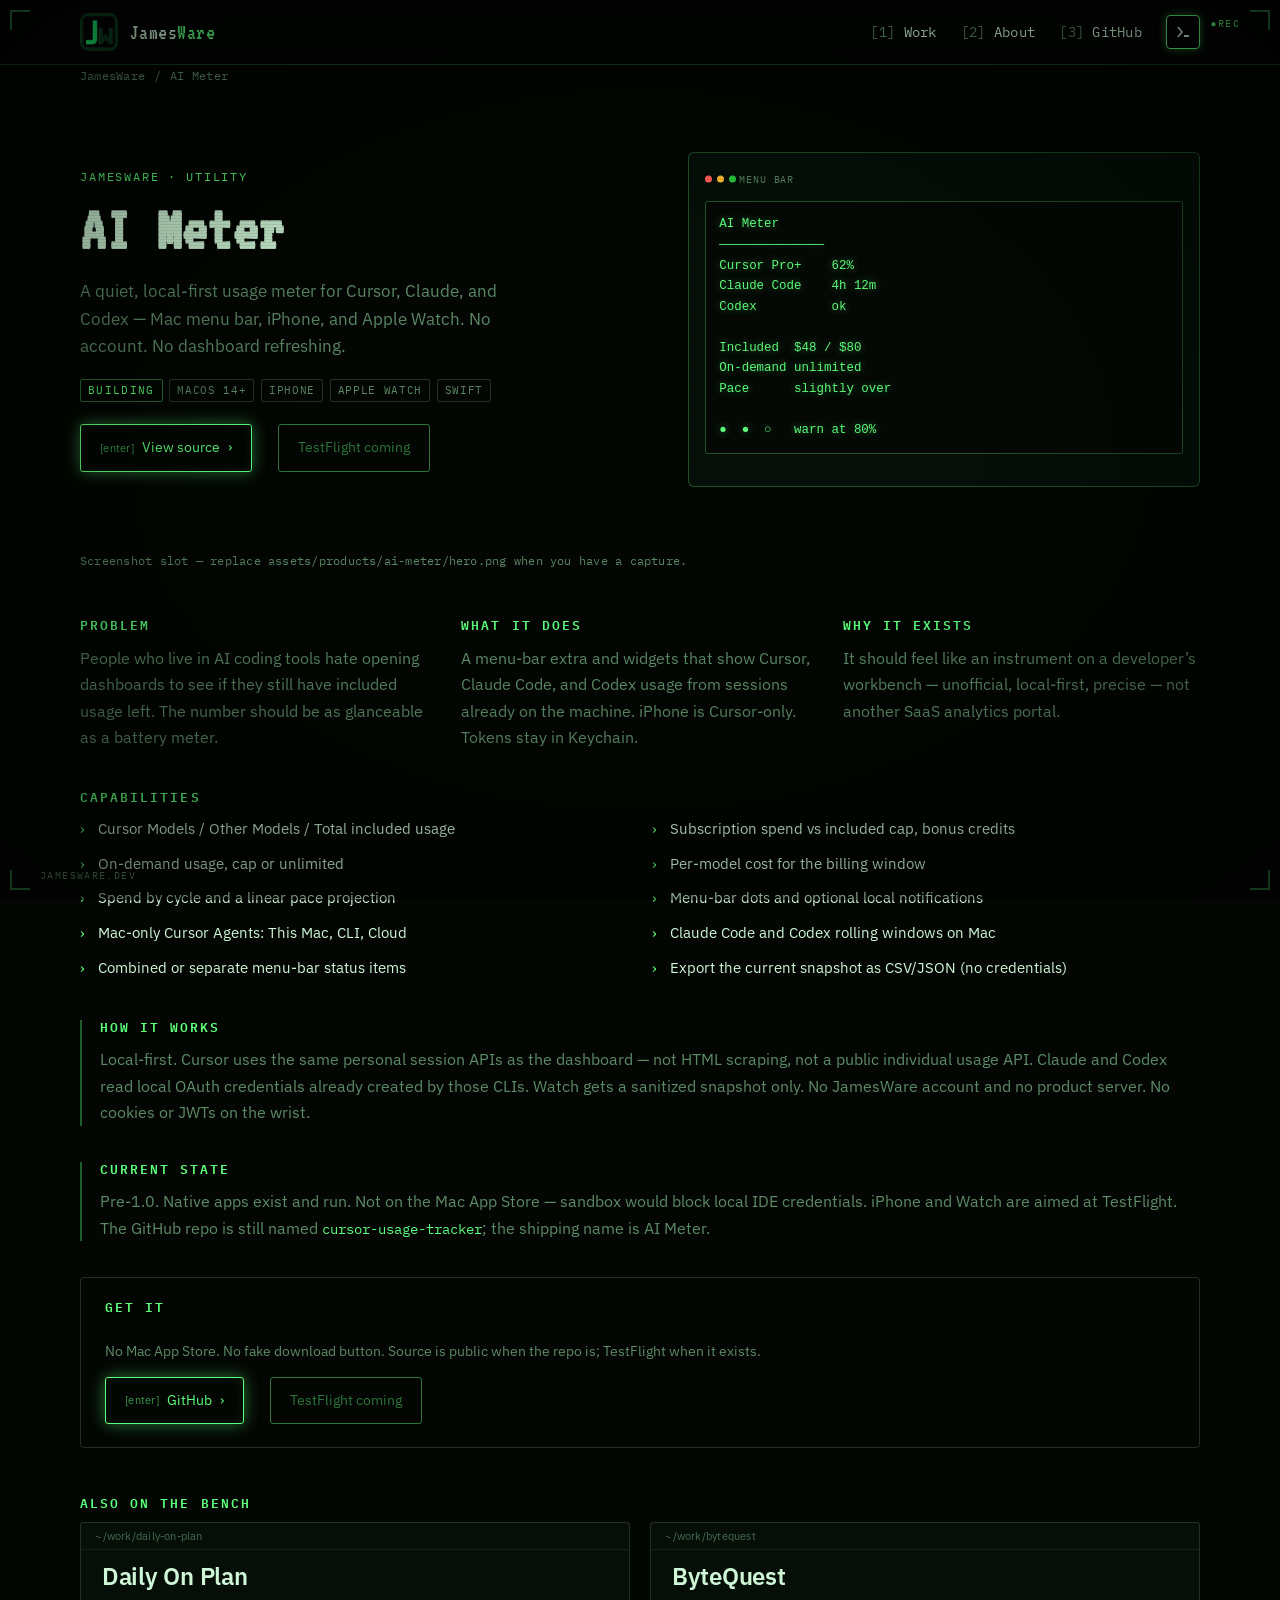
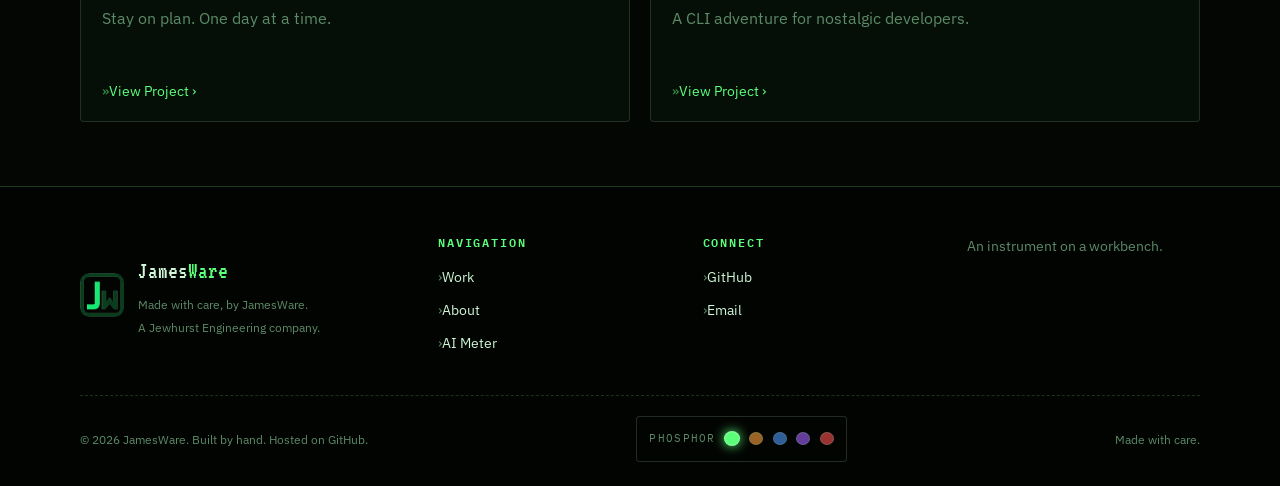
==== commit 7e1feac3: "changes" ====
--- a/ai-meter/index.html
+++ b/ai-meter/index.html
@@ -55,7 +55,7 @@
     <link rel="preconnect" href="https://fonts.googleapis.com" />
     <link rel="preconnect" href="https://fonts.gstatic.com" crossorigin />
     <link
-      href="https://fonts.googleapis.com/css2?family=IBM+Plex+Mono:wght@400;500;600;700&family=VT323&display=swap"
+      href="https://fonts.googleapis.com/css2?family=IBM+Plex+Sans:wght@400;500;600;700&family=IBM+Plex+Mono:wght@400;500;600&family=VT323&display=swap"
       rel="stylesheet"
     />
     <link rel="stylesheet" href="../assets/styles.css" />
--- a/assets/styles.css
+++ b/assets/styles.css
@@ -109,9 +109,9 @@
 body {
   margin: 0;
   min-height: 100vh;
-  font-family: "IBM Plex Mono", ui-monospace, "SFMono-Regular", Menlo, monospace;
-  font-size: 15.5px;
-  line-height: 1.7;
+  font-family: "IBM Plex Sans", "Helvetica Neue", Helvetica, Arial, sans-serif;
+  font-size: 16px;
+  line-height: 1.65;
   background: var(--bg);
   color: var(--ink);
   overflow-x: hidden;
@@ -149,15 +149,22 @@
 h1,
 h2,
 h3 {
-  font-family: "VT323", "IBM Plex Mono", ui-monospace, monospace;
-  font-weight: 400;
-  line-height: 1.15;
-  letter-spacing: 0.01em;
+  font-family: "IBM Plex Sans", "Helvetica Neue", Helvetica, Arial, sans-serif;
+  font-weight: 600;
+  line-height: 1.2;
+  letter-spacing: -0.01em;
   margin: 0;
 }
 
 .accent {
   color: var(--phosphor);
+}
+
+/* Monospace is scoped to genuine terminal/UI-chrome surfaces, not the whole page. */
+.shell,
+.term-window,
+.device__mock {
+  font-family: "IBM Plex Mono", ui-monospace, "SFMono-Regular", Menlo, monospace;
 }
 
 .skip {
@@ -248,6 +255,7 @@
 
 .bezel__tag {
   position: absolute;
+  font-family: "IBM Plex Mono", ui-monospace, monospace;
   font-size: 0.62rem;
   letter-spacing: 0.14em;
   text-transform: uppercase;
@@ -319,6 +327,7 @@
   display: flex;
   align-items: center;
   gap: 1.5rem;
+  font-family: "IBM Plex Mono", ui-monospace, monospace;
   counter-reset: navnum;
 }
 
@@ -478,6 +487,7 @@
 
 .shell__title {
   flex: 1;
+  font-family: "VT323", "IBM Plex Mono", ui-monospace, monospace;
   font-size: 1.25rem;
   letter-spacing: 0.02em;
   color: var(--ink);
@@ -888,10 +898,10 @@
   display: flex;
   flex-direction: column;
   gap: 0.9rem;
-  padding: 2.7rem 1.3rem 1.2rem;
+  padding: 2.4rem 1.3rem 1.2rem;
   background: color-mix(in srgb, var(--panel) 88%, black);
-  border: 1px solid color-mix(in srgb, var(--phosphor) 32%, transparent);
-  border-radius: 5px;
+  border: 1px solid color-mix(in srgb, var(--ink) 14%, transparent);
+  border-radius: 4px;
   min-height: 200px;
   transition: transform 0.15s ease, border-color 0.15s ease, box-shadow 0.15s ease;
 }
@@ -902,36 +912,21 @@
   top: 0;
   left: 0;
   right: 0;
-  height: 2rem;
+  height: 1.7rem;
   display: flex;
   align-items: center;
-  padding: 0 0.8rem 0 3.6rem;
-  font-size: 0.68rem;
+  padding: 0 0.9rem;
+  font-size: 0.66rem;
   letter-spacing: 0.02em;
   color: var(--muted);
-  background: color-mix(in srgb, var(--panel) 55%, black);
-  border-bottom: 1px solid color-mix(in srgb, var(--phosphor) 20%, transparent);
-  border-radius: 4px 4px 0 0;
-}
-
-.card::after {
-  content: "";
-  position: absolute;
-  top: 0.92rem;
-  left: 0.9rem;
-  width: 6px;
-  height: 6px;
-  border-radius: 50%;
-  background: color-mix(in srgb, var(--phosphor) 65%, transparent);
-  box-shadow:
-    12px 0 0 color-mix(in srgb, var(--ink) 30%, transparent),
-    24px 0 0 color-mix(in srgb, var(--ink) 18%, transparent);
+  opacity: 0.75;
+  border-bottom: 1px solid color-mix(in srgb, var(--ink) 10%, transparent);
 }
 
 .card:hover {
   transform: translateY(-3px);
-  border-color: color-mix(in srgb, var(--phosphor) 55%, transparent);
-  box-shadow: 0 0 28px color-mix(in srgb, var(--phosphor) 16%, transparent);
+  border-color: color-mix(in srgb, var(--phosphor) 45%, transparent);
+  box-shadow: 0 0 24px color-mix(in srgb, var(--phosphor) 12%, transparent);
 }
 
 .card-head {
@@ -957,8 +952,8 @@
   width: 48px;
   height: 48px;
   flex: none;
-  border: 1px solid color-mix(in srgb, var(--phosphor) 45%, transparent);
-  border-radius: 5px;
+  border: 1px solid color-mix(in srgb, var(--ink) 16%, transparent);
+  border-radius: 4px;
   color: var(--phosphor);
 }
 
@@ -998,6 +993,7 @@
   border: 1px solid color-mix(in srgb, var(--phosphor) 40%, transparent);
   border-radius: 2px;
   color: var(--phosphor);
+  font-family: "IBM Plex Mono", ui-monospace, monospace;
   font-size: 0.68rem;
   letter-spacing: 0.12em;
   text-transform: uppercase;
@@ -1031,6 +1027,7 @@
 .card-kicker {
   margin: 0;
   color: var(--phosphor);
+  font-family: "IBM Plex Mono", ui-monospace, monospace;
   font-size: 0.72rem;
   letter-spacing: 0.16em;
   text-transform: uppercase;
@@ -1045,7 +1042,7 @@
 .workbench-grid,
 .build-grid {
   display: grid;
-  gap: 1.25rem;
+  gap: 1.75rem 2rem;
 }
 
 .workbench-grid {
@@ -1057,15 +1054,13 @@
 }
 
 .quiet-card {
-  padding: 1.25rem 1.2rem;
-  border: 1px solid color-mix(in srgb, var(--phosphor) 18%, transparent);
-  border-radius: 5px;
-  background: color-mix(in srgb, var(--panel) 70%, black);
+  padding: 1.1rem 0 0;
+  border-top: 1px solid color-mix(in srgb, var(--ink) 14%, transparent);
 }
 
 .quiet-card h3 {
-  margin: 0 0 0.45rem;
-  font-size: 1.3rem;
+  margin: 0 0 0.5rem;
+  font-size: 1.25rem;
 }
 
 .quiet-card p {
@@ -1109,6 +1104,7 @@
   gap: 0.55rem;
   margin: 0 0 1.4rem;
   color: var(--muted);
+  font-family: "IBM Plex Mono", ui-monospace, monospace;
   font-size: 0.78rem;
   letter-spacing: 0.02em;
 }
@@ -1131,6 +1127,7 @@
 
 .product-hero h1 {
   margin: 0.35rem 0 0.6rem;
+  font-family: "VT323", "IBM Plex Mono", ui-monospace, monospace;
   font-size: clamp(2.6rem, 6vw, 4rem);
 }
 
@@ -1210,9 +1207,8 @@
 .privacy,
 .state {
   margin-bottom: 2.25rem;
-  padding: 1.2rem 1.3rem;
-  border: 1px solid color-mix(in srgb, var(--phosphor) 20%, transparent);
-  border-radius: 5px;
+  padding-left: 1.1rem;
+  border-left: 2px solid color-mix(in srgb, var(--phosphor) 35%, transparent);
 }
 
 .get-it {
@@ -1220,8 +1216,8 @@
   gap: 0.85rem;
   margin: 0 0 3rem;
   padding: 1.4rem 1.5rem;
-  border: 1px solid color-mix(in srgb, var(--phosphor) 40%, transparent);
-  border-radius: 5px;
+  border: 1px solid color-mix(in srgb, var(--ink) 16%, transparent);
+  border-radius: 4px;
 }
 
 .get-it .cta-row {
@@ -1330,6 +1326,7 @@
 .shot-caption {
   margin: 0.55rem 0 3rem;
   color: var(--muted);
+  font-family: "IBM Plex Mono", ui-monospace, monospace;
   font-size: 0.72rem;
   letter-spacing: 0.02em;
 }
@@ -1510,6 +1507,7 @@
 .theme-switcher span {
   letter-spacing: 0.12em;
   text-transform: uppercase;
+  font-family: "IBM Plex Mono", ui-monospace, monospace;
   font-size: 0.68rem;
   color: var(--muted);
 }
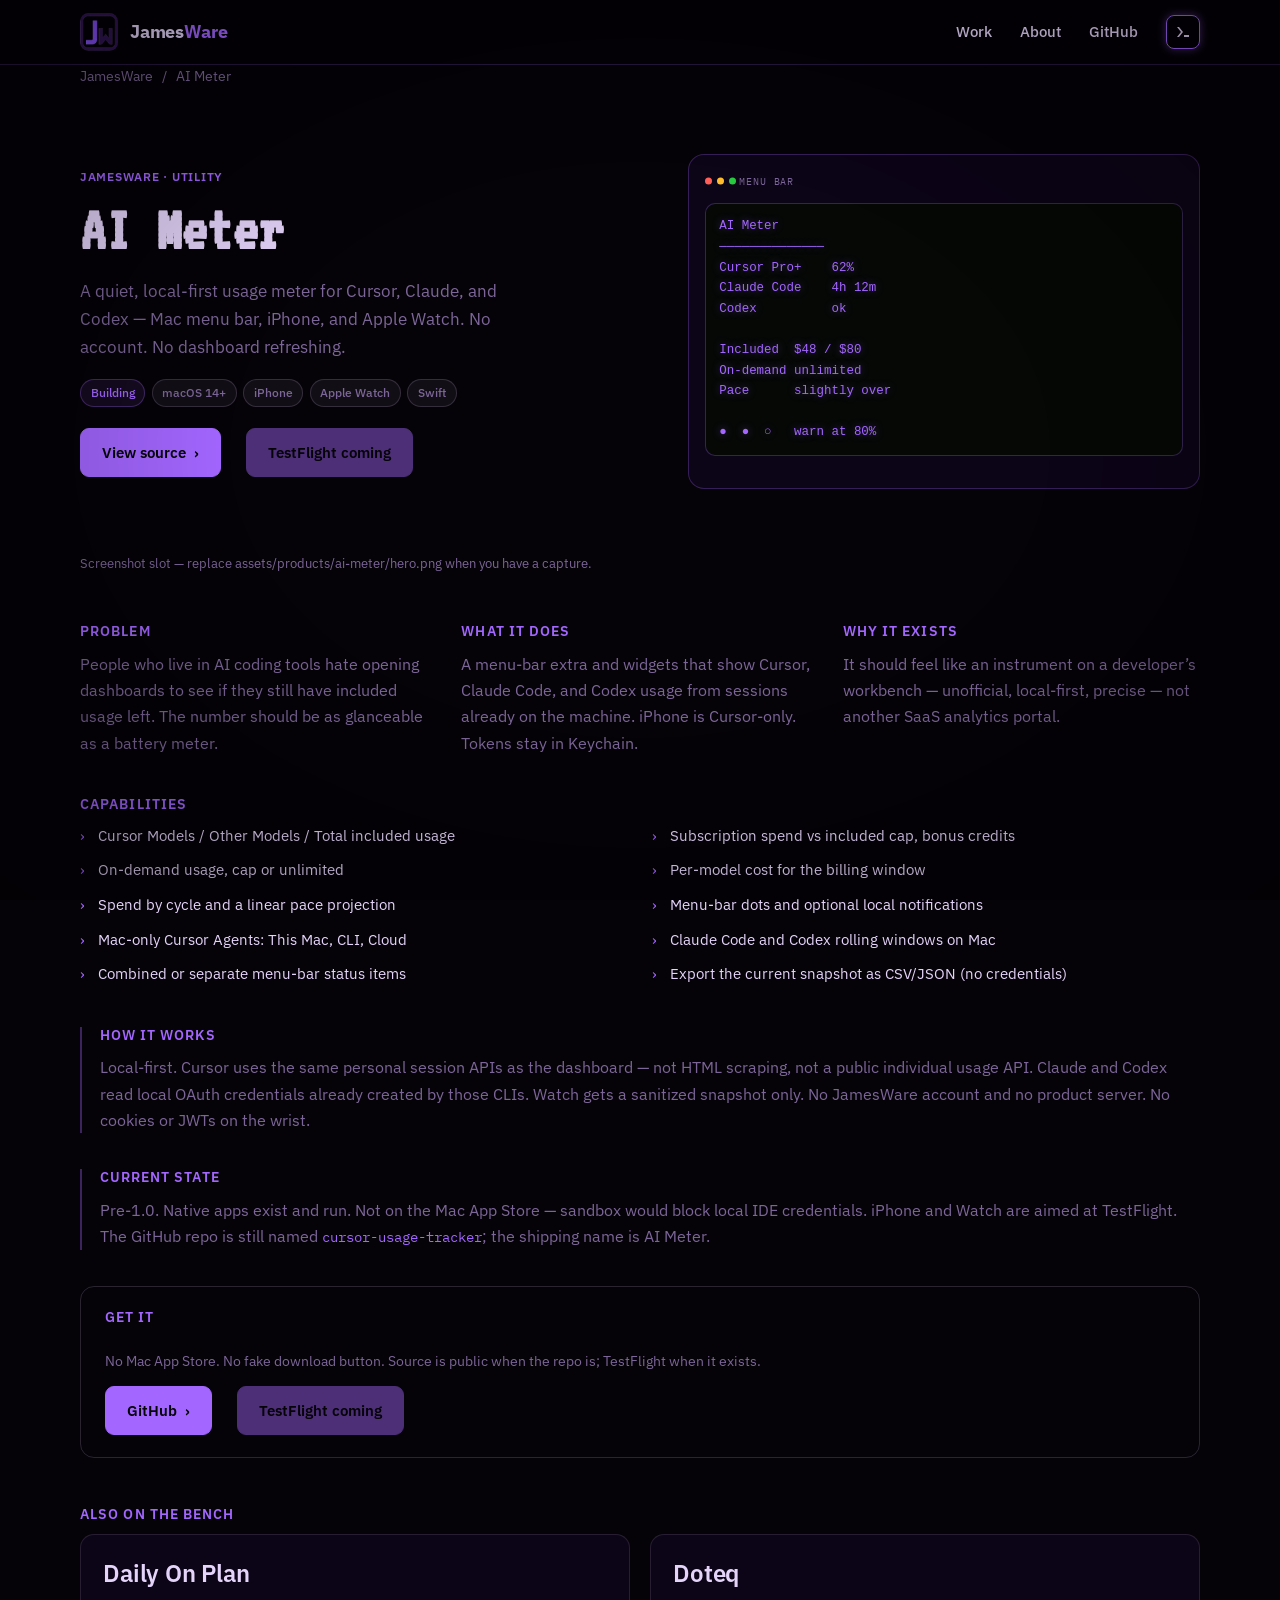
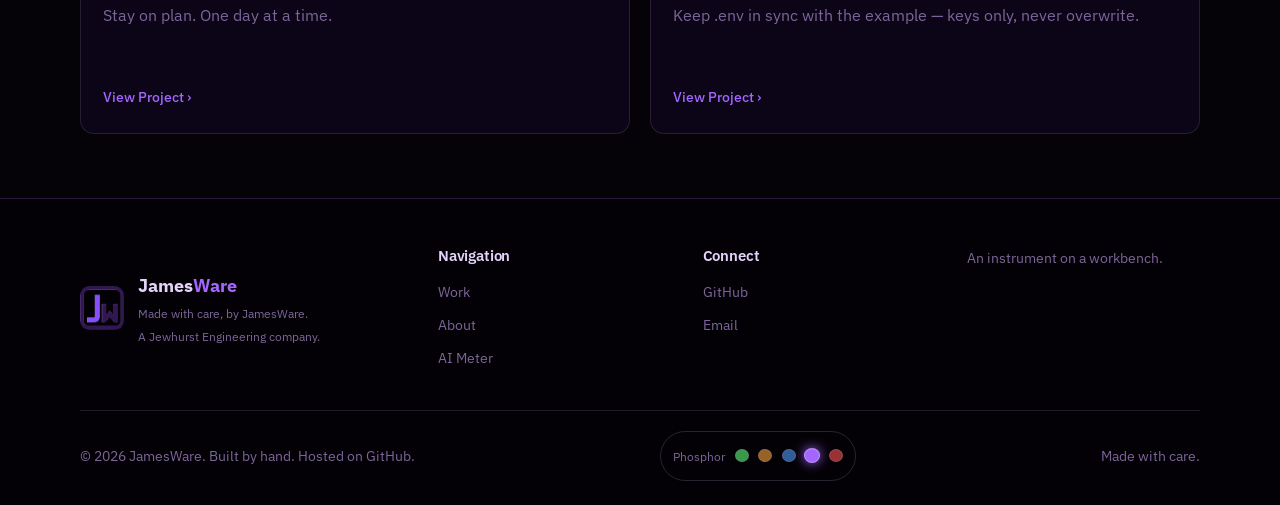
==== commit 9ad5e679: "redesign" ====
--- a/ai-meter/index.html
+++ b/ai-meter/index.html
@@ -62,15 +62,6 @@
   </head>
   <body>
     <div class="vignette" aria-hidden="true"></div>
-    <div class="scanlines" aria-hidden="true"></div>
-    <div class="bezel" aria-hidden="true">
-      <span class="bezel__corner bezel__corner--tl"></span>
-      <span class="bezel__corner bezel__corner--tr"></span>
-      <span class="bezel__corner bezel__corner--bl"></span>
-      <span class="bezel__corner bezel__corner--br"></span>
-      <span class="bezel__tag bezel__tag--rec">rec</span>
-      <span class="bezel__tag bezel__tag--id">jamesware.dev</span>
-    </div>
     <a class="skip" href="#main">Skip to content</a>
 
     <header class="site-header">
@@ -237,10 +228,10 @@
                 <p>Stay on plan. One day at a time.</p>
                 <a class="more" href="../daily-on-plan/index.html">View Project <span aria-hidden="true">›</span></a>
               </article>
-              <article class="card" data-path="~/work/bytequest">
-                <h3>ByteQuest</h3>
-                <p>A CLI adventure for nostalgic developers.</p>
-                <a class="more" href="../bytequest/index.html">View Project <span aria-hidden="true">›</span></a>
+              <article class="card" data-path="~/work/doteq">
+                <h3>Doteq</h3>
+                <p>Keep .env in sync with the example — keys only, never overwrite.</p>
+                <a class="more" href="../doteq/index.html">View Project <span aria-hidden="true">›</span></a>
               </article>
             </div>
           </div>
--- a/assets/styles.css
+++ b/assets/styles.css
@@ -182,107 +182,12 @@
   top: 1rem;
 }
 
-.scanlines,
 .vignette {
   pointer-events: none;
   position: fixed;
   inset: 0;
-}
-
-.scanlines {
-  z-index: 9999;
-  background: repeating-linear-gradient(
-    to bottom,
-    transparent 0,
-    transparent 2px,
-    rgba(0, 0, 0, 0.16) 2px,
-    rgba(0, 0, 0, 0.16) 3px
-  );
-  opacity: 0.5;
-  mix-blend-mode: multiply;
-}
-
-.vignette {
   z-index: 9998;
-  background: radial-gradient(ellipse at center, transparent 38%, rgba(0, 0, 0, 0.56) 100%);
-}
-
-/* ---------- viewport bezel ---------- */
-
-.bezel {
-  position: fixed;
-  inset: 0;
-  z-index: 9996;
-  pointer-events: none;
-}
-
-.bezel__corner {
-  position: absolute;
-  width: 20px;
-  height: 20px;
-  border-color: color-mix(in srgb, var(--phosphor) 45%, transparent);
-  border-style: solid;
-  border-width: 0;
-}
-
-.bezel__corner--tl {
-  top: 10px;
-  left: 10px;
-  border-top-width: 2px;
-  border-left-width: 2px;
-}
-
-.bezel__corner--tr {
-  top: 10px;
-  right: 10px;
-  border-top-width: 2px;
-  border-right-width: 2px;
-}
-
-.bezel__corner--bl {
-  bottom: 10px;
-  left: 10px;
-  border-bottom-width: 2px;
-  border-left-width: 2px;
-}
-
-.bezel__corner--br {
-  bottom: 10px;
-  right: 10px;
-  border-bottom-width: 2px;
-  border-right-width: 2px;
-}
-
-.bezel__tag {
-  position: absolute;
-  font-family: "IBM Plex Mono", ui-monospace, monospace;
-  font-size: 0.62rem;
-  letter-spacing: 0.14em;
-  text-transform: uppercase;
-  color: var(--muted);
-}
-
-.bezel__tag--rec {
-  top: 16px;
-  right: 40px;
-  color: var(--phosphor);
-}
-
-.bezel__tag--rec::before {
-  content: "\25cf ";
-  display: inline-block;
-  animation: led-pulse 2.4s ease-in-out infinite;
-}
-
-.bezel__tag--id {
-  bottom: 16px;
-  left: 40px;
-}
-
-@media (max-width: 900px) {
-  .bezel {
-    display: none;
-  }
+  background: radial-gradient(ellipse at center, transparent 45%, rgba(0, 0, 0, 0.4) 100%);
 }
 
 .wrap {
@@ -317,37 +222,26 @@
 }
 
 .wordmark {
-  font-family: "VT323", "IBM Plex Mono", ui-monospace, monospace;
-  font-size: 1.4rem;
-  letter-spacing: 0.02em;
+  font-family: "IBM Plex Sans", "Helvetica Neue", Helvetica, Arial, sans-serif;
+  font-weight: 700;
+  font-size: 1.1rem;
+  letter-spacing: -0.01em;
   color: var(--ink);
 }
 
 .nav {
   display: flex;
   align-items: center;
-  gap: 1.5rem;
-  font-family: "IBM Plex Mono", ui-monospace, monospace;
-  counter-reset: navnum;
+  gap: 1.75rem;
 }
 
 .nav a {
   color: var(--ink);
-  font-size: 0.86rem;
-  letter-spacing: 0.02em;
-}
-
-.nav a:not(.prompt-btn)::before {
-  counter-increment: navnum;
-  content: "[" counter(navnum) "] ";
-  color: var(--muted);
+  font-size: 0.92rem;
+  font-weight: 500;
 }
 
 .nav a:hover {
-  color: var(--phosphor);
-}
-
-.nav a:hover::before {
   color: var(--phosphor);
 }
 
@@ -357,7 +251,7 @@
   width: 34px;
   height: 34px;
   border: 1px solid var(--phosphor);
-  border-radius: 4px;
+  border-radius: 8px;
   color: var(--phosphor);
   box-shadow: 0 0 10px var(--glow);
 }
@@ -447,9 +341,10 @@
   z-index: 2;
 }
 
+
 .shell {
   position: relative;
-  border-radius: 7px;
+  border-radius: 16px;
   overflow: hidden;
   border: 1px solid rgba(255, 255, 255, 0.12);
   background: #0b0c0e;
@@ -487,21 +382,14 @@
 
 .shell__title {
   flex: 1;
-  font-family: "VT323", "IBM Plex Mono", ui-monospace, monospace;
-  font-size: 1.25rem;
-  letter-spacing: 0.02em;
+  font-family: "IBM Plex Sans", "Helvetica Neue", Helvetica, Arial, sans-serif;
+  font-weight: 700;
+  font-size: 0.98rem;
+  letter-spacing: -0.005em;
   color: var(--ink);
   white-space: nowrap;
   overflow: hidden;
   text-overflow: ellipsis;
-}
-
-.shell__at {
-  color: var(--muted);
-  font-family: "IBM Plex Mono", monospace;
-  font-size: 0.72rem;
-  margin-left: 0.4rem;
-  letter-spacing: 0.02em;
 }
 
 .shell__led {
@@ -519,7 +407,7 @@
   display: flex;
   flex-direction: column;
   padding: 1.7rem 1.7rem 1.9rem;
-  min-height: 30rem;
+  min-height: 34.5rem;
   background: radial-gradient(
     ellipse at 50% 0%,
     color-mix(in srgb, var(--phosphor-dim) 55%, #010602) 0%,
@@ -593,7 +481,7 @@
   align-items: baseline;
   padding: 0.42rem 0.6rem;
   margin: 0 -0.6rem;
-  border-radius: 3px;
+  border-radius: 8px;
   font-size: 0.86rem;
   color: var(--ink);
 }
@@ -803,35 +691,37 @@
   display: inline-flex;
   align-items: center;
   gap: 0.5rem;
-  padding: 0.7rem 1.2rem;
+  padding: 0.7rem 1.3rem;
   border: 1px solid var(--phosphor);
-  border-radius: 3px;
-  color: var(--phosphor);
-  font-size: 0.88rem;
-  box-shadow: 0 0 16px var(--glow), inset 0 0 12px color-mix(in srgb, var(--phosphor) 8%, transparent);
-  transition: background-color 0.15s ease, color 0.15s ease;
-}
-
-.btn:not(.btn--disabled):not([aria-disabled="true"])::before {
-  content: "[enter]";
-  font-size: 0.78em;
-  opacity: 0.6;
-  letter-spacing: 0.02em;
-}
-
-.btn:hover {
+  border-radius: 9px;
   background: var(--phosphor);
   color: var(--bg);
+  font-weight: 600;
+  font-size: 0.92rem;
+  transition: filter 0.15s ease, transform 0.15s ease;
+}
+
+.btn:hover {
+  filter: brightness(1.08);
+  transform: translateY(-1px);
+}
+
+.btn--ghost {
+  background: transparent;
+  color: var(--ink);
+  border-color: color-mix(in srgb, var(--ink) 22%, transparent);
+}
+
+.btn--ghost:hover {
+  filter: none;
+  background: color-mix(in srgb, var(--ink) 8%, transparent);
+  border-color: color-mix(in srgb, var(--ink) 35%, transparent);
 }
 
 .link-arrow {
   color: var(--ink);
-  font-size: 0.88rem;
-}
-
-.link-arrow::before {
-  content: "\00bb ";
-  opacity: 0.6;
+  font-size: 0.92rem;
+  font-weight: 500;
 }
 
 .link-arrow:hover {
@@ -847,44 +737,26 @@
 .section-head {
   display: flex;
   align-items: center;
+  justify-content: space-between;
   gap: 1.25rem;
-  margin-bottom: 1.75rem;
+  margin-bottom: 0.6rem;
 }
 
 .section-head h2 {
-  color: var(--phosphor);
-  font-family: "IBM Plex Mono", ui-monospace, monospace;
-  font-size: 0.92rem;
-  letter-spacing: 0.18em;
-  text-transform: uppercase;
+  color: var(--ink);
+  font-size: 1.5rem;
   white-space: nowrap;
 }
 
-.section-rule {
-  position: relative;
-  flex: 1;
-  height: 1px;
-  background: repeating-linear-gradient(
-    to right,
-    color-mix(in srgb, var(--phosphor) 45%, transparent) 0 6px,
-    transparent 6px 12px
-  );
-}
-
-.section-rule::after {
-  content: "";
-  position: absolute;
-  right: 0;
-  top: -3px;
-  width: 7px;
-  height: 7px;
-  background: var(--phosphor);
-  opacity: 0.75;
-}
-
 .section-head a {
-  font-size: 0.85rem;
+  color: var(--muted);
+  font-size: 0.9rem;
+  font-weight: 500;
   white-space: nowrap;
+}
+
+.section-head a:hover {
+  color: var(--phosphor);
 }
 
 .project-grid {
@@ -898,35 +770,18 @@
   display: flex;
   flex-direction: column;
   gap: 0.9rem;
-  padding: 2.4rem 1.3rem 1.2rem;
+  padding: 1.5rem 1.4rem;
   background: color-mix(in srgb, var(--panel) 88%, black);
-  border: 1px solid color-mix(in srgb, var(--ink) 14%, transparent);
-  border-radius: 4px;
+  border: 1px solid color-mix(in srgb, var(--ink) 12%, transparent);
+  border-radius: 14px;
   min-height: 200px;
   transition: transform 0.15s ease, border-color 0.15s ease, box-shadow 0.15s ease;
 }
 
-.card::before {
-  content: attr(data-path);
-  position: absolute;
-  top: 0;
-  left: 0;
-  right: 0;
-  height: 1.7rem;
-  display: flex;
-  align-items: center;
-  padding: 0 0.9rem;
-  font-size: 0.66rem;
-  letter-spacing: 0.02em;
-  color: var(--muted);
-  opacity: 0.75;
-  border-bottom: 1px solid color-mix(in srgb, var(--ink) 10%, transparent);
-}
-
 .card:hover {
   transform: translateY(-3px);
-  border-color: color-mix(in srgb, var(--phosphor) 45%, transparent);
-  box-shadow: 0 0 24px color-mix(in srgb, var(--phosphor) 12%, transparent);
+  border-color: color-mix(in srgb, var(--phosphor) 40%, transparent);
+  box-shadow: 0 12px 28px rgba(0, 0, 0, 0.3);
 }
 
 .card-head {
@@ -949,11 +804,12 @@
 .card-icon {
   display: grid;
   place-items: center;
-  width: 48px;
-  height: 48px;
+  width: 46px;
+  height: 46px;
   flex: none;
-  border: 1px solid color-mix(in srgb, var(--ink) 16%, transparent);
-  border-radius: 4px;
+  border: 1px solid color-mix(in srgb, var(--phosphor) 28%, transparent);
+  border-radius: 10px;
+  background: color-mix(in srgb, var(--phosphor) 8%, transparent);
   color: var(--phosphor);
 }
 
@@ -972,12 +828,8 @@
 }
 
 .card .more {
-  font-size: 0.85rem;
-}
-
-.card .more::before {
-  content: "\00bb ";
-  opacity: 0.6;
+  font-size: 0.88rem;
+  font-weight: 500;
 }
 
 .card-meta {
@@ -989,37 +841,44 @@
 .status,
 .badge {
   display: inline-block;
-  padding: 0.12rem 0.45rem;
-  border: 1px solid color-mix(in srgb, var(--phosphor) 40%, transparent);
-  border-radius: 2px;
-  color: var(--phosphor);
-  font-family: "IBM Plex Mono", ui-monospace, monospace;
-  font-size: 0.68rem;
-  letter-spacing: 0.12em;
-  text-transform: uppercase;
-}
-
-.status--experiment {
-  color: var(--muted);
-  border-color: color-mix(in srgb, var(--muted) 45%, transparent);
-}
-
+  padding: 0.2rem 0.6rem;
+  border: 1px solid color-mix(in srgb, var(--phosphor) 32%, transparent);
+  border-radius: 999px;
+  background: color-mix(in srgb, var(--phosphor) 10%, transparent);
+  color: var(--phosphor);
+  font-weight: 500;
+  font-size: 0.74rem;
+}
+
+.status--experiment,
 .status--internal,
 .status--planned {
   color: var(--muted);
+  background: color-mix(in srgb, var(--ink) 6%, transparent);
   border-color: color-mix(in srgb, var(--muted) 35%, transparent);
 }
 
+.status--released,
+.status--opensource {
+  color: var(--phosphor);
+  border-color: color-mix(in srgb, var(--phosphor) 40%, transparent);
+}
+
 .badge {
   color: var(--muted);
-  border-color: color-mix(in srgb, var(--ink) 18%, transparent);
-  letter-spacing: 0.06em;
+  background: color-mix(in srgb, var(--ink) 6%, transparent);
+  border-color: color-mix(in srgb, var(--ink) 16%, transparent);
 }
 
 .project-grid--featured {
   grid-template-columns: 1.35fr 1fr 1fr;
 }
 
+.project-grid--support {
+  margin-top: 1.25rem;
+  grid-template-columns: 1fr 1fr;
+}
+
 .card--flagship {
   min-height: 260px;
 }
@@ -1027,9 +886,9 @@
 .card-kicker {
   margin: 0;
   color: var(--phosphor);
-  font-family: "IBM Plex Mono", ui-monospace, monospace;
-  font-size: 0.72rem;
-  letter-spacing: 0.16em;
+  font-weight: 600;
+  font-size: 0.78rem;
+  letter-spacing: 0.06em;
   text-transform: uppercase;
 }
 
@@ -1089,11 +948,8 @@
 }
 
 .about-prose h2 {
-  color: var(--phosphor);
-  font-family: "IBM Plex Mono", ui-monospace, monospace;
-  font-size: 0.92rem;
-  letter-spacing: 0.18em;
-  text-transform: uppercase;
+  color: var(--ink);
+  font-size: 1.5rem;
 }
 
 /* ---------- product pages ---------- */
@@ -1104,9 +960,7 @@
   gap: 0.55rem;
   margin: 0 0 1.4rem;
   color: var(--muted);
-  font-family: "IBM Plex Mono", ui-monospace, monospace;
-  font-size: 0.78rem;
-  letter-spacing: 0.02em;
+  font-size: 0.86rem;
 }
 
 .crumb a {
@@ -1164,9 +1018,9 @@
 .state h2 {
   margin: 0 0 0.7rem;
   color: var(--phosphor);
-  font-family: "IBM Plex Mono", ui-monospace, monospace;
-  font-size: 0.8rem;
-  letter-spacing: 0.16em;
+  font-weight: 600;
+  font-size: 0.85rem;
+  letter-spacing: 0.08em;
   text-transform: uppercase;
 }
 
@@ -1217,7 +1071,7 @@
   margin: 0 0 3rem;
   padding: 1.4rem 1.5rem;
   border: 1px solid color-mix(in srgb, var(--ink) 16%, transparent);
-  border-radius: 4px;
+  border-radius: 14px;
 }
 
 .get-it .cta-row {
@@ -1228,12 +1082,6 @@
 .btn[aria-disabled="true"] {
   opacity: 0.45;
   pointer-events: none;
-  box-shadow: none;
-}
-
-.btn--disabled::before,
-.btn[aria-disabled="true"]::before {
-  content: none;
 }
 
 .note {
@@ -1249,7 +1097,7 @@
 .device {
   position: relative;
   border: 1px solid color-mix(in srgb, var(--phosphor) 28%, transparent);
-  border-radius: 6px;
+  border-radius: 16px;
   background: color-mix(in srgb, var(--panel) 88%, black);
   overflow: hidden;
   min-height: 280px;
@@ -1299,7 +1147,7 @@
 
 .device__panel {
   border: 1px solid color-mix(in srgb, var(--phosphor) 30%, transparent);
-  border-radius: 3px;
+  border-radius: 10px;
   padding: 0.75rem 0.8rem;
   background: #050805;
   text-shadow: 0 0 8px var(--glow);
@@ -1326,9 +1174,7 @@
 .shot-caption {
   margin: 0.55rem 0 3rem;
   color: var(--muted);
-  font-family: "IBM Plex Mono", ui-monospace, monospace;
-  font-size: 0.72rem;
-  letter-spacing: 0.02em;
+  font-size: 0.82rem;
 }
 
 code {
@@ -1356,7 +1202,7 @@
 .term-window {
   background: #050505;
   border: 1px solid color-mix(in srgb, var(--phosphor) 40%, transparent);
-  border-radius: 5px;
+  border-radius: 14px;
   overflow: hidden;
 }
 
@@ -1424,8 +1270,9 @@
 
 .footer-wordmark {
   margin: 0;
-  font-family: "VT323", "IBM Plex Mono", ui-monospace, monospace;
-  font-size: 1.5rem;
+  font-family: "IBM Plex Sans", "Helvetica Neue", Helvetica, Arial, sans-serif;
+  font-weight: 700;
+  font-size: 1.15rem;
   color: var(--ink);
 }
 
@@ -1436,11 +1283,9 @@
 }
 
 .footer-grid h3 {
-  font-family: "IBM Plex Mono", ui-monospace, monospace;
-  font-size: 0.75rem;
-  letter-spacing: 0.16em;
-  text-transform: uppercase;
-  color: var(--phosphor);
+  font-size: 0.92rem;
+  font-weight: 600;
+  color: var(--ink);
   margin-bottom: 0.85rem;
 }
 
@@ -1453,20 +1298,11 @@
 }
 
 .footer-grid a {
-  color: var(--ink);
-  font-size: 0.88rem;
-}
-
-.footer-grid a::before {
-  content: "\203a ";
-  color: var(--muted);
+  color: var(--muted);
+  font-size: 0.9rem;
 }
 
 .footer-grid a:hover {
-  color: var(--phosphor);
-}
-
-.footer-grid a:hover::before {
   color: var(--phosphor);
 }
 
@@ -1490,9 +1326,9 @@
   flex-wrap: wrap;
   margin-top: 2.5rem;
   padding-top: 1.25rem;
-  border-top: 1px dashed color-mix(in srgb, var(--phosphor) 20%, transparent);
-  color: var(--muted);
-  font-size: 0.78rem;
+  border-top: 1px solid color-mix(in srgb, var(--ink) 12%, transparent);
+  color: var(--muted);
+  font-size: 0.85rem;
 }
 
 .theme-switcher {
@@ -1501,14 +1337,11 @@
   gap: 0.6rem;
   padding: 0.4rem 0.75rem;
   border: 1px solid color-mix(in srgb, var(--ink) 16%, transparent);
-  border-radius: 3px;
+  border-radius: 999px;
 }
 
 .theme-switcher span {
-  letter-spacing: 0.12em;
-  text-transform: uppercase;
-  font-family: "IBM Plex Mono", ui-monospace, monospace;
-  font-size: 0.68rem;
+  font-size: 0.78rem;
   color: var(--muted);
 }
 
@@ -1560,6 +1393,7 @@
   .footer-grid,
   .project-grid,
   .project-grid--featured,
+  .project-grid--support,
   .workbench-grid,
   .build-grid,
   .product-hero,
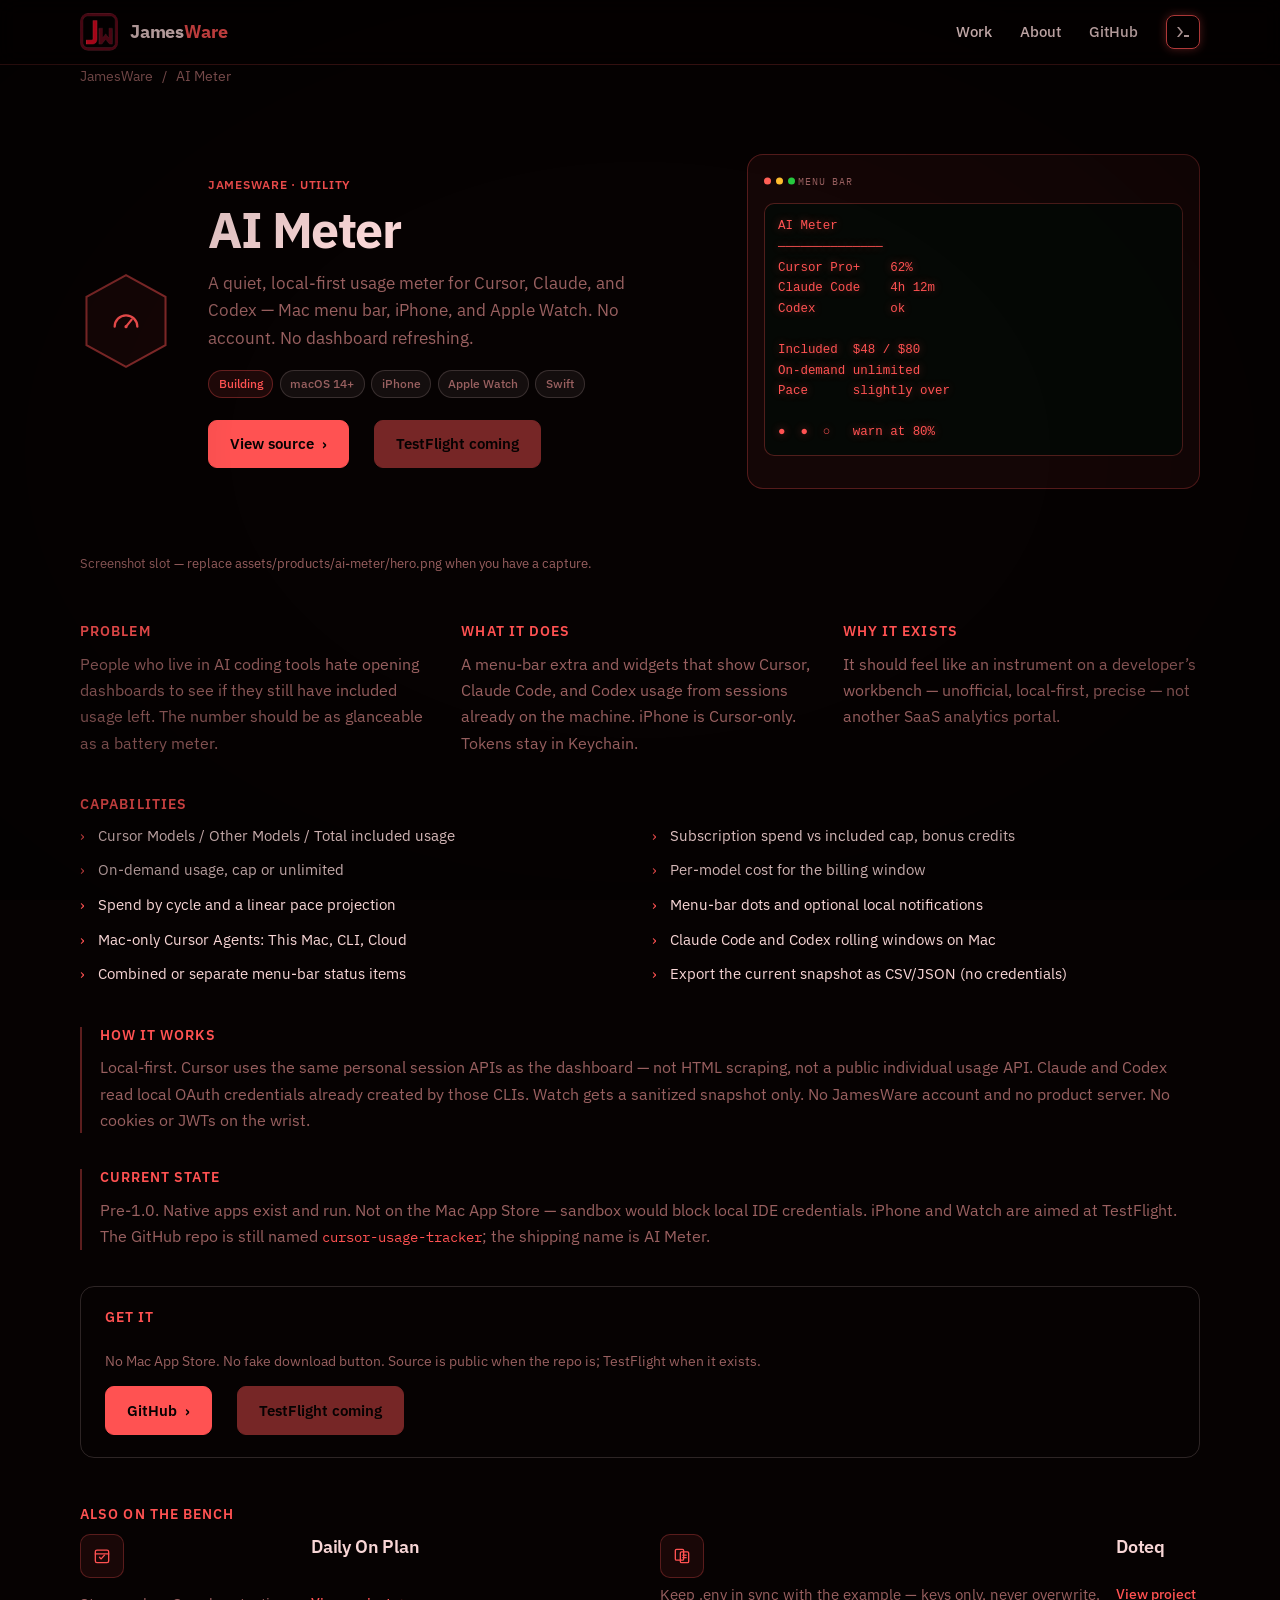
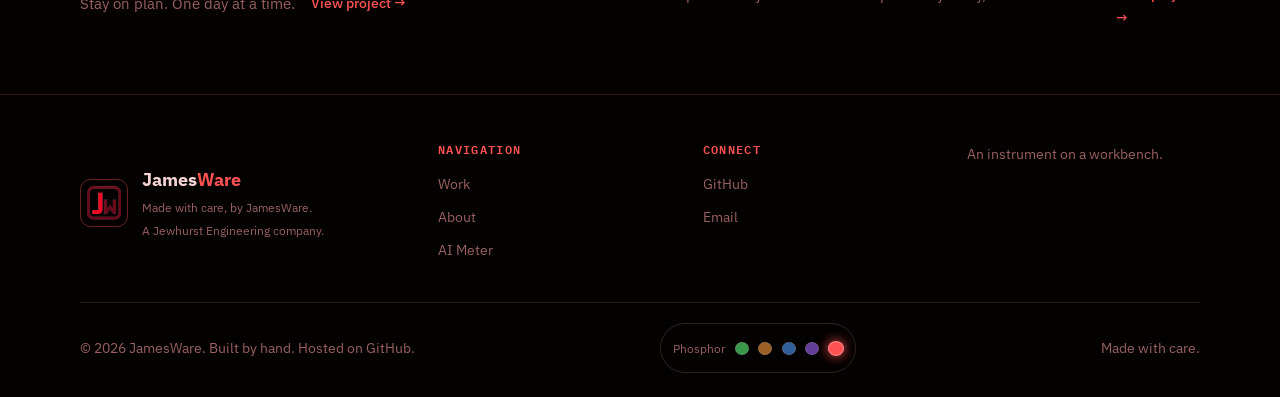
==== commit 834a42bc: "updated body" ====
--- a/ai-meter/index.html
+++ b/ai-meter/index.html
@@ -99,6 +99,16 @@
         </nav>
 
         <section class="product-hero">
+          <div class="hex-icon" aria-hidden="true">
+            <svg class="hex-icon__shape" viewBox="0 0 72 80">
+              <polygon points="36,4 67,21 67,59 36,76 5,59 5,21" />
+            </svg>
+            <svg class="hex-icon__glyph" viewBox="0 0 24 24">
+              <path d="M4 16a8 8 0 1 1 16 0" />
+              <path d="M12 16l4-5" />
+              <circle cx="12" cy="16" r="1.1" fill="currentColor" />
+            </svg>
+          </div>
           <div>
             <p class="card-kicker">JamesWare · Utility</p>
             <h1>AI Meter</h1>
@@ -222,16 +232,30 @@
 
           <div class="related">
             <h2>Also on the bench</h2>
-            <div class="project-grid">
-              <article class="card" data-path="~/work/daily-on-plan">
+            <div class="work-list">
+              <article class="work-item">
+                <div class="card-icon" aria-hidden="true">
+                  <svg viewBox="0 0 24 24">
+                    <rect x="4" y="5" width="16" height="15" rx="2" />
+                    <path d="M4 9.5h16" />
+                    <path d="M9 13.5l2 2 4-4.5" />
+                  </svg>
+                </div>
                 <h3>Daily On Plan</h3>
                 <p>Stay on plan. One day at a time.</p>
-                <a class="more" href="../daily-on-plan/index.html">View Project <span aria-hidden="true">›</span></a>
+                <a class="more" href="../daily-on-plan/index.html">View project →</a>
               </article>
-              <article class="card" data-path="~/work/doteq">
+              <article class="work-item">
+                <div class="card-icon" aria-hidden="true">
+                  <svg viewBox="0 0 24 24">
+                    <rect x="4" y="4" width="10" height="13" rx="1.5" />
+                    <rect x="10" y="7" width="10" height="13" rx="1.5" />
+                    <path d="M13 11h4M13 14h4" />
+                  </svg>
+                </div>
                 <h3>Doteq</h3>
                 <p>Keep .env in sync with the example — keys only, never overwrite.</p>
-                <a class="more" href="../doteq/index.html">View Project <span aria-hidden="true">›</span></a>
+                <a class="more" href="../doteq/index.html">View project →</a>
               </article>
             </div>
           </div>
--- a/assets/styles.css
+++ b/assets/styles.css
@@ -303,8 +303,10 @@
 }
 
 .logo-swap--footer {
-  width: 44px;
-  height: 44px;
+  width: 48px;
+  height: 48px;
+  border: 1px solid color-mix(in srgb, var(--phosphor) 40%, transparent);
+  padding: 6px;
 }
 
 /* ---------- hero shell ---------- */
@@ -319,21 +321,16 @@
 
 .floor-grid {
   position: absolute;
-  left: -12%;
-  right: -12%;
-  bottom: -4%;
-  height: 300px;
+  inset: auto 0 0;
+  height: 42%;
   z-index: 0;
   background-image:
-    linear-gradient(to right, color-mix(in srgb, var(--phosphor) 55%, transparent) 1px, transparent 1px),
-    linear-gradient(to bottom, color-mix(in srgb, var(--phosphor) 55%, transparent) 1px, transparent 1px);
-  background-size: 46px 46px;
-  transform: perspective(460px) rotateX(62deg);
-  transform-origin: center bottom;
-  mask-image: linear-gradient(to bottom, transparent, #000 32%, #000 72%, transparent);
-  opacity: 0.35;
+    linear-gradient(to right, color-mix(in srgb, var(--phosphor) 35%, transparent) 1px, transparent 1px),
+    linear-gradient(to bottom, color-mix(in srgb, var(--phosphor) 35%, transparent) 1px, transparent 1px);
+  background-size: 48px 48px;
+  mask-image: linear-gradient(to top, #000, transparent 88%);
+  opacity: 0.22;
   pointer-events: none;
-  filter: drop-shadow(0 0 12px var(--glow));
 }
 
 .hero .wrap {
@@ -734,18 +731,34 @@
   padding: 4.5rem 0;
 }
 
+main {
+  counter-reset: section;
+}
+
 .section-head {
   display: flex;
   align-items: center;
   justify-content: space-between;
   gap: 1.25rem;
-  margin-bottom: 0.6rem;
+  margin-bottom: 1.5rem;
+  padding-bottom: 0.9rem;
+  border-bottom: 1px solid color-mix(in srgb, var(--ink) 12%, transparent);
 }
 
 .section-head h2 {
-  color: var(--ink);
-  font-size: 1.5rem;
+  color: var(--phosphor);
+  font-family: "IBM Plex Mono", ui-monospace, monospace;
+  font-weight: 600;
+  font-size: 0.78rem;
+  letter-spacing: 0.1em;
+  text-transform: uppercase;
   white-space: nowrap;
+}
+
+.section-head h2::before {
+  counter-increment: section;
+  content: counter(section, decimal-leading-zero) " / ";
+  opacity: 0.65;
 }
 
 .section-head a {
@@ -759,63 +772,31 @@
   color: var(--phosphor);
 }
 
-.project-grid {
-  display: grid;
-  grid-template-columns: repeat(3, 1fr);
-  gap: 1.25rem;
-}
-
-.card {
+.hex-icon {
   position: relative;
-  display: flex;
-  flex-direction: column;
-  gap: 0.9rem;
-  padding: 1.5rem 1.4rem;
-  background: color-mix(in srgb, var(--panel) 88%, black);
-  border: 1px solid color-mix(in srgb, var(--ink) 12%, transparent);
-  border-radius: 14px;
-  min-height: 200px;
-  transition: transform 0.15s ease, border-color 0.15s ease, box-shadow 0.15s ease;
-}
-
-.card:hover {
-  transform: translateY(-3px);
-  border-color: color-mix(in srgb, var(--phosphor) 40%, transparent);
-  box-shadow: 0 12px 28px rgba(0, 0, 0, 0.3);
-}
-
-.card-head {
-  display: flex;
-  align-items: center;
-  gap: 0.95rem;
-}
-
-.card h3 {
-  font-size: 1.5rem;
-  color: var(--ink);
-}
-
-.card p {
-  margin: 0;
-  color: var(--muted);
-  flex: 1;
-}
-
-.card-icon {
-  display: grid;
-  place-items: center;
-  width: 46px;
-  height: 46px;
+  width: 92px;
+  height: 102px;
   flex: none;
-  border: 1px solid color-mix(in srgb, var(--phosphor) 28%, transparent);
-  border-radius: 10px;
-  background: color-mix(in srgb, var(--phosphor) 8%, transparent);
-  color: var(--phosphor);
-}
-
-.card-icon svg {
-  width: 22px;
-  height: 22px;
+  color: var(--phosphor);
+}
+
+.hex-icon__shape {
+  position: absolute;
+  inset: 0;
+  width: 100%;
+  height: 100%;
+  fill: color-mix(in srgb, var(--panel) 92%, black);
+  stroke: color-mix(in srgb, var(--phosphor) 50%, transparent);
+  stroke-width: 1.6;
+}
+
+.hex-icon__glyph {
+  position: relative;
+  z-index: 1;
+  display: block;
+  width: 34px;
+  height: 34px;
+  margin: 34px auto 0;
   fill: none;
   stroke: currentColor;
   stroke-width: 1.6;
@@ -823,11 +804,121 @@
   stroke-linejoin: round;
 }
 
+.hex-icon__glyph circle[fill="currentColor"] {
+  stroke: none;
+}
+
+.flagship {
+  display: grid;
+  grid-template-columns: auto minmax(0, 1.05fr) minmax(240px, 0.95fr);
+  gap: 1.75rem 2rem;
+  align-items: center;
+  padding-bottom: 2.25rem;
+  margin-bottom: 2rem;
+  border-bottom: 1px solid color-mix(in srgb, var(--ink) 12%, transparent);
+}
+
+.flagship__copy h3 {
+  margin: 0 0 0.55rem;
+  font-size: clamp(1.85rem, 4vw, 2.55rem);
+  font-weight: 700;
+  letter-spacing: -0.03em;
+  color: var(--ink);
+}
+
+.flagship__copy p,
+.work-item p {
+  margin: 0 0 0.7rem;
+  color: var(--muted);
+}
+
+.flagship__meta,
+.work-item__meta {
+  margin: 0 0 0.85rem;
+  color: var(--muted);
+  font-size: 0.86rem;
+}
+
+.flagship .card-meta {
+  margin-bottom: 0.85rem;
+}
+
+.flagship .status {
+  padding: 0;
+  border: 0;
+  border-radius: 0;
+  background: none;
+  font-family: "IBM Plex Mono", ui-monospace, monospace;
+  font-size: 0.72rem;
+  font-weight: 600;
+  letter-spacing: 0.12em;
+  text-transform: uppercase;
+}
+
+.flagship .more {
+  display: inline-block;
+}
+
+.work-list {
+  display: grid;
+  grid-template-columns: 1fr 1fr;
+  gap: 1.75rem 2.5rem;
+}
+
+.work-item {
+  display: grid;
+  grid-template-columns: auto 1fr;
+  gap: 0.35rem 1rem;
+  align-items: start;
+}
+
+.work-item .card-icon {
+  grid-row: 1 / -1;
+}
+
+.work-item h3 {
+  margin: 0.15rem 0 0.2rem;
+  font-size: 1.12rem;
+  color: var(--ink);
+}
+
+.work-item p {
+  margin: 0 0 0.35rem;
+  font-size: 0.92rem;
+}
+
+.work-item__meta {
+  margin: 0 0 0.45rem;
+}
+
+.card-icon {
+  display: grid;
+  place-items: center;
+  width: 44px;
+  height: 44px;
+  flex: none;
+  border: 1px solid color-mix(in srgb, var(--phosphor) 28%, transparent);
+  border-radius: 10px;
+  background: color-mix(in srgb, var(--phosphor) 8%, transparent);
+  color: var(--phosphor);
+}
+
+.card-icon svg {
+  width: 20px;
+  height: 20px;
+  fill: none;
+  stroke: currentColor;
+  stroke-width: 1.6;
+  stroke-linecap: round;
+  stroke-linejoin: round;
+}
+
 .card-icon svg circle[fill="currentColor"] {
   stroke: none;
 }
 
-.card .more {
+.more {
+  color: var(--phosphor);
   font-size: 0.88rem;
   font-weight: 500;
 }
@@ -850,37 +941,37 @@
   font-size: 0.74rem;
 }
 
-.status--experiment,
-.status--internal,
-.status--planned {
+.status--experiment {
   color: var(--muted);
   background: color-mix(in srgb, var(--ink) 6%, transparent);
   border-color: color-mix(in srgb, var(--muted) 35%, transparent);
 }
 
-.status--released,
-.status--opensource {
-  color: var(--phosphor);
-  border-color: color-mix(in srgb, var(--phosphor) 40%, transparent);
+.workbench-row .status {
+  padding: 0;
+  border: 0;
+  border-radius: 0;
+  background: none;
+  font-family: "IBM Plex Mono", ui-monospace, monospace;
+  font-size: 0.72rem;
+  font-weight: 600;
+  letter-spacing: 0.12em;
+  text-transform: uppercase;
+  color: var(--phosphor);
+}
+
+.workbench-row .status--planned,
+.workbench-row .status--experiment,
+.workbench-row .status--internal {
+  color: var(--phosphor);
+  background: none;
+  border: 0;
 }
 
 .badge {
   color: var(--muted);
   background: color-mix(in srgb, var(--ink) 6%, transparent);
   border-color: color-mix(in srgb, var(--ink) 16%, transparent);
-}
-
-.project-grid--featured {
-  grid-template-columns: 1.35fr 1fr 1fr;
-}
-
-.project-grid--support {
-  margin-top: 1.25rem;
-  grid-template-columns: 1fr 1fr;
-}
-
-.card--flagship {
-  min-height: 260px;
 }
 
 .card-kicker {
@@ -898,23 +989,54 @@
   max-width: 66ch;
 }
 
-.workbench-grid,
 .build-grid {
   display: grid;
   gap: 1.75rem 2rem;
-}
-
-.workbench-grid {
-  grid-template-columns: 1fr 1fr;
-}
-
-.build-grid {
   grid-template-columns: repeat(4, 1fr);
 }
 
+.workbench-list {
+  display: grid;
+}
+
+.workbench-row {
+  display: grid;
+  grid-template-columns: 9.5em 15em 1fr;
+  gap: 1.5rem;
+  align-items: baseline;
+  padding: 1.1rem 0;
+  border-top: 1px solid color-mix(in srgb, var(--ink) 12%, transparent);
+}
+
+.workbench-row:last-child {
+  border-bottom: 1px solid color-mix(in srgb, var(--ink) 12%, transparent);
+}
+
+.workbench-row h3 {
+  font-size: 1.05rem;
+  color: var(--ink);
+}
+
+.workbench-row p {
+  margin: 0;
+  color: var(--muted);
+  font-size: 0.92rem;
+}
+
 .quiet-card {
-  padding: 1.1rem 0 0;
-  border-top: 1px solid color-mix(in srgb, var(--ink) 14%, transparent);
+  padding: 0;
+}
+
+.build-icon {
+  width: 26px;
+  height: 26px;
+  margin-bottom: 0.7rem;
+  color: var(--phosphor);
+  fill: none;
+  stroke: currentColor;
+  stroke-width: 1.6;
+  stroke-linecap: round;
+  stroke-linejoin: round;
 }
 
 .quiet-card h3 {
@@ -947,9 +1069,31 @@
   font-size: 0.98rem;
 }
 
-.about-prose h2 {
-  color: var(--ink);
-  font-size: 1.5rem;
+.about-prose .about-lede {
+  color: var(--ink);
+  font-size: 1.2rem;
+  line-height: 1.5;
+}
+
+.about-prose .about-meta {
+  display: flex;
+  align-items: center;
+  gap: 0.45rem;
+  margin-top: 0.4rem;
+  color: var(--muted);
+  font-size: 0.86rem;
+  letter-spacing: 0.02em;
+}
+
+.about-meta svg {
+  width: 14px;
+  height: 14px;
+  flex: none;
+  fill: none;
+  stroke: var(--phosphor);
+  stroke-width: 1.8;
+  stroke-linecap: round;
+  stroke-linejoin: round;
 }
 
 /* ---------- product pages ---------- */
@@ -973,16 +1117,18 @@
 
 .product-hero {
   display: grid;
-  grid-template-columns: minmax(0, 1fr) minmax(280px, 0.9fr);
-  gap: 2.5rem;
+  grid-template-columns: auto minmax(0, 1fr) minmax(260px, 0.9fr);
+  gap: 2rem 2.25rem;
   align-items: center;
   padding: 2.75rem 0 3.5rem;
 }
 
 .product-hero h1 {
   margin: 0.35rem 0 0.6rem;
-  font-family: "VT323", "IBM Plex Mono", ui-monospace, monospace;
-  font-size: clamp(2.6rem, 6vw, 4rem);
+  font-family: "IBM Plex Sans", "Helvetica Neue", Helvetica, Arial, sans-serif;
+  font-weight: 700;
+  letter-spacing: -0.03em;
+  font-size: clamp(2.1rem, 5vw, 3.1rem);
 }
 
 .product-tagline {
@@ -1090,8 +1236,8 @@
   font-size: 0.86rem;
 }
 
-.related .project-grid {
-  grid-template-columns: 1fr 1fr;
+.related .work-list {
+  margin-top: 0.4rem;
 }
 
 .device {
@@ -1283,9 +1429,12 @@
 }
 
 .footer-grid h3 {
-  font-size: 0.92rem;
+  font-family: "IBM Plex Mono", ui-monospace, monospace;
+  font-size: 0.72rem;
   font-weight: 600;
-  color: var(--ink);
+  letter-spacing: 0.12em;
+  text-transform: uppercase;
+  color: var(--phosphor);
   margin-bottom: 0.85rem;
 }
 
@@ -1391,15 +1540,28 @@
 @media (max-width: 900px) {
   .about-block,
   .footer-grid,
-  .project-grid,
-  .project-grid--featured,
-  .project-grid--support,
-  .workbench-grid,
+  .flagship,
+  .work-list,
   .build-grid,
   .product-hero,
-  .prose-grid,
-  .related .project-grid {
+  .prose-grid {
     grid-template-columns: 1fr;
+  }
+
+  .workbench-row {
+    grid-template-columns: 1fr;
+    gap: 0.35rem;
+  }
+
+  .hex-icon {
+    width: 72px;
+    height: 80px;
+  }
+
+  .hex-icon__glyph {
+    width: 26px;
+    height: 26px;
+    margin-top: 27px;
   }
 
   .cap-list {
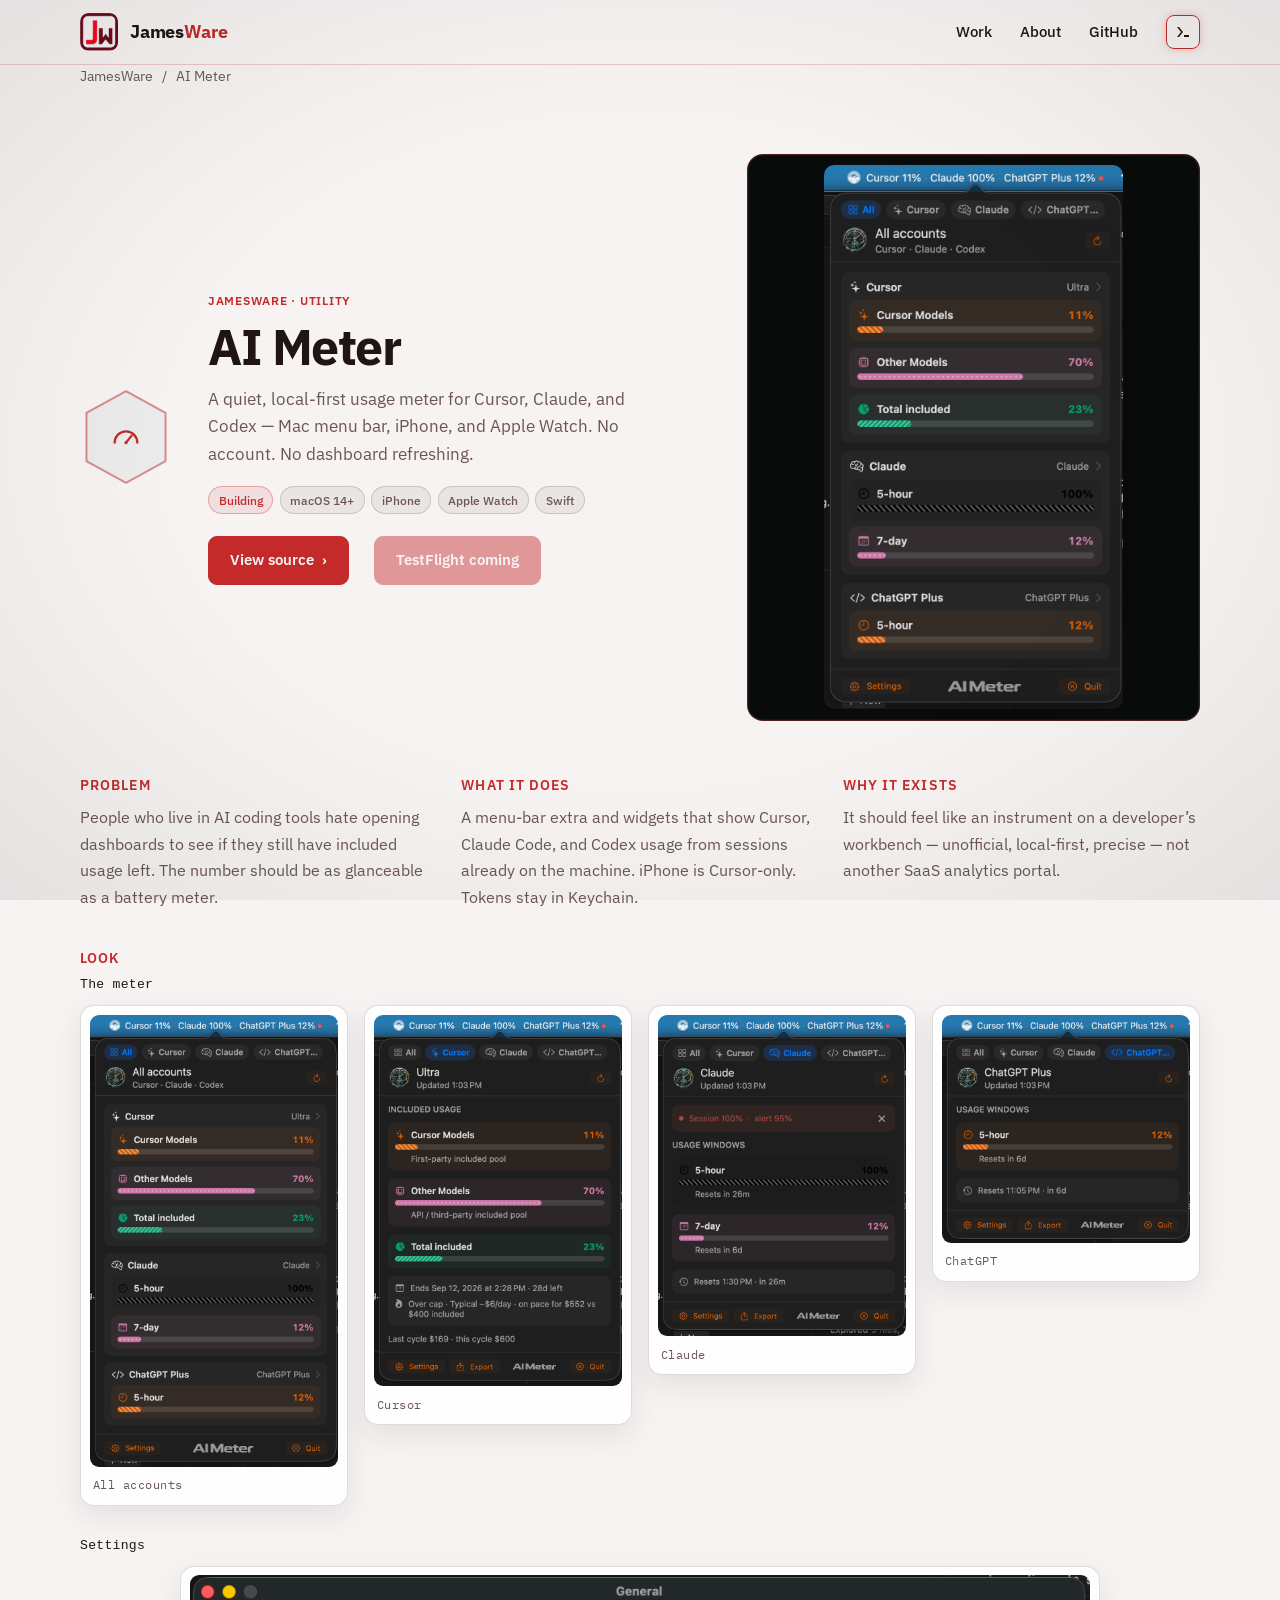
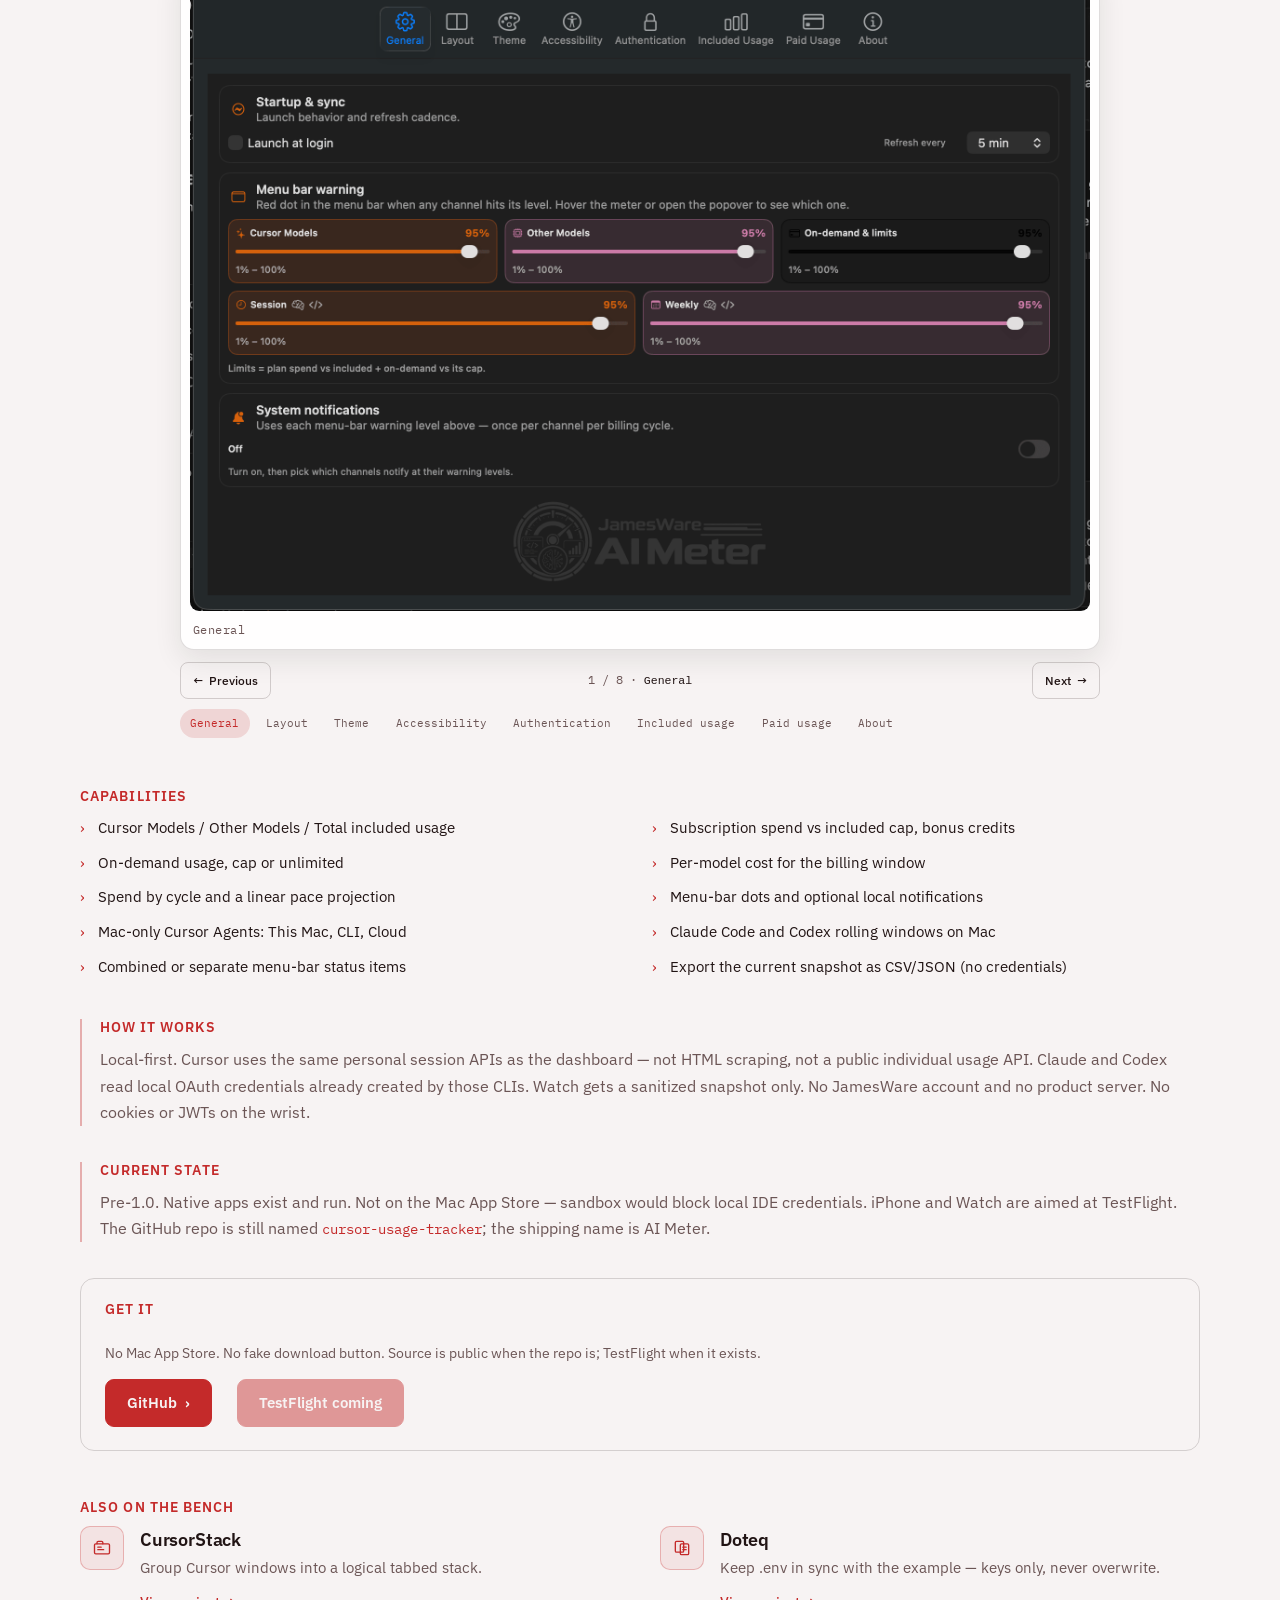
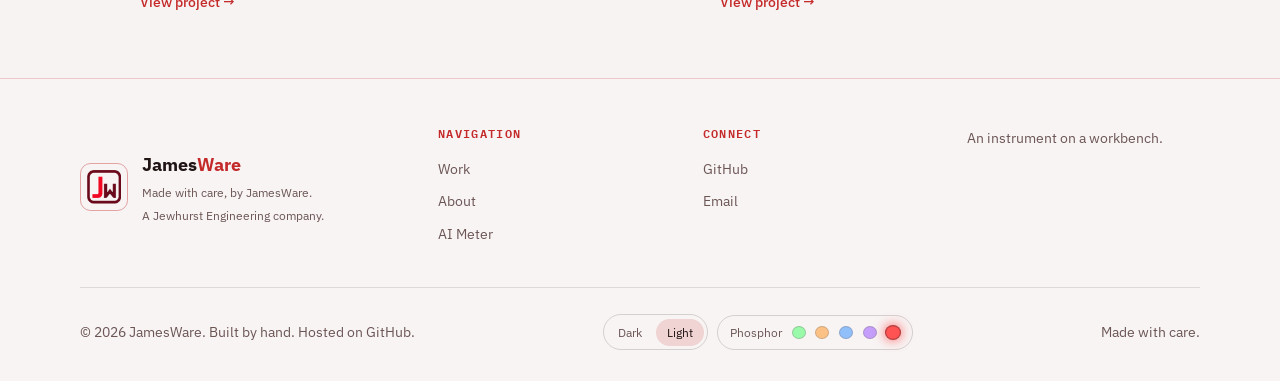
==== commit ea02f141: "update sub pages" ====
--- a/ai-meter/index.html
+++ b/ai-meter/index.html
@@ -1,5 +1,5 @@
 <!DOCTYPE html>
-<html lang="en" data-theme="green" data-asset-root="../">
+<html lang="en" data-theme="green" data-mode="dark" data-asset-root="../">
   <head>
     <meta charset="utf-8" />
     <meta name="viewport" content="width=device-width, initial-scale=1" />
@@ -23,6 +23,17 @@
         try {
           localStorage.setItem("jamesware-theme", theme);
         } catch (e) {}
+        var savedMode = null;
+        try {
+          savedMode = localStorage.getItem("jamesware-mode");
+        } catch (e) {}
+        var mode =
+          savedMode === "light" || savedMode === "dark"
+            ? savedMode
+            : window.matchMedia("(prefers-color-scheme: light)").matches
+              ? "light"
+              : "dark";
+        document.documentElement.setAttribute("data-mode", mode);
         window.jwSetLogos = function () {
           var activeTheme = document.documentElement.getAttribute("data-theme") || "green";
           var root = document.documentElement.getAttribute("data-asset-root") || "";
@@ -129,34 +140,15 @@
               <span class="btn btn--disabled" aria-disabled="true">TestFlight coming</span>
             </div>
           </div>
-          <figure class="device">
-            <!-- Drop a real capture at ../assets/products/ai-meter/hero.png -->
+          <figure class="device device--shot">
             <img
               class="device__photo"
-              src="../assets/products/ai-meter/hero.png"
-              alt="AI Meter menu bar and widgets"
-              hidden
+              src="images/aimeter-popover-all.png"
+              alt="AI Meter All accounts popover showing Cursor, Claude, and ChatGPT usage"
+              fetchpriority="high"
             />
-            <div class="device__mock" aria-hidden="true">
-              <div class="device__chrome">
-                <span>menu bar</span>
-                <span class="led"></span>
-              </div>
-              <pre class="device__panel">AI Meter
-──────────────
-Cursor Pro+    62%
-Claude Code    4h 12m
-Codex          ok
-
-Included  $48 / $80
-On-demand unlimited
-Pace      slightly over
-
-●  ●  ○   warn at 80%</pre>
-            </div>
           </figure>
         </section>
-        <p class="shot-caption">Screenshot slot — replace assets/products/ai-meter/hero.png when you have a capture.</p>
 
         <section class="product-copy">
           <div class="prose-grid">
@@ -182,6 +174,246 @@
               </p>
             </div>
           </div>
+
+          <section class="look" aria-labelledby="ai-meter-look">
+            <h2 id="ai-meter-look">Look</h2>
+
+            <div class="shot-group">
+              <h3 class="shot-group__title">The meter</h3>
+              <div class="shot-gallery shot-gallery--popover">
+                <figure class="shot">
+                  <img
+                    src="images/aimeter-popover-all.png"
+                    alt="AI Meter All accounts popover"
+                    loading="lazy"
+                  />
+                  <figcaption>All accounts</figcaption>
+                </figure>
+                <figure class="shot">
+                  <img
+                    src="images/aimeter-popover-cursor.png"
+                    alt="AI Meter Cursor usage popover"
+                    loading="lazy"
+                  />
+                  <figcaption>Cursor</figcaption>
+                </figure>
+                <figure class="shot">
+                  <img
+                    src="images/aimeter-popover-claude.png"
+                    alt="AI Meter Claude usage popover"
+                    loading="lazy"
+                  />
+                  <figcaption>Claude</figcaption>
+                </figure>
+                <figure class="shot">
+                  <img
+                    src="images/aimeter-popover-chatgpt.png"
+                    alt="AI Meter ChatGPT usage popover"
+                    loading="lazy"
+                  />
+                  <figcaption>ChatGPT</figcaption>
+                </figure>
+              </div>
+            </div>
+
+            <div class="shot-group">
+              <h3 class="shot-group__title">Settings</h3>
+              <div class="shot-carousel" data-shot-carousel aria-label="AI Meter settings screenshots">
+                <div class="shot-carousel__stage" aria-live="polite">
+                  <figure
+                    class="shot shot-carousel__slide is-active"
+                    id="settings-slide-general"
+                    data-shot-slide
+                    aria-label="1 of 8: General"
+                  >
+                    <img
+                      src="images/aimeter-settings-general.png"
+                      alt="AI Meter General settings"
+                      loading="lazy"
+                    />
+                    <figcaption>General</figcaption>
+                  </figure>
+                  <figure
+                    class="shot shot-carousel__slide"
+                    id="settings-slide-layout"
+                    data-shot-slide
+                    aria-label="2 of 8: Layout"
+                    hidden
+                  >
+                    <img
+                      src="images/aimeter-settings-layout.png"
+                      alt="AI Meter Layout settings"
+                      loading="lazy"
+                    />
+                    <figcaption>Layout</figcaption>
+                  </figure>
+                  <figure
+                    class="shot shot-carousel__slide"
+                    id="settings-slide-theme"
+                    data-shot-slide
+                    aria-label="3 of 8: Theme"
+                    hidden
+                  >
+                    <img
+                      src="images/aimeter-settings-theme.png"
+                      alt="AI Meter Theme settings"
+                      loading="lazy"
+                    />
+                    <figcaption>Theme</figcaption>
+                  </figure>
+                  <figure
+                    class="shot shot-carousel__slide"
+                    id="settings-slide-accessibility"
+                    data-shot-slide
+                    aria-label="4 of 8: Accessibility"
+                    hidden
+                  >
+                    <img
+                      src="images/aimeter-settings-accessibility.png"
+                      alt="AI Meter Accessibility settings"
+                      loading="lazy"
+                    />
+                    <figcaption>Accessibility</figcaption>
+                  </figure>
+                  <figure
+                    class="shot shot-carousel__slide"
+                    id="settings-slide-authentication"
+                    data-shot-slide
+                    aria-label="5 of 8: Authentication"
+                    hidden
+                  >
+                    <img
+                      src="images/aimeter-settings-authentication.png"
+                      alt="AI Meter Authentication settings"
+                      loading="lazy"
+                    />
+                    <figcaption>Authentication</figcaption>
+                  </figure>
+                  <figure
+                    class="shot shot-carousel__slide"
+                    id="settings-slide-included-usage"
+                    data-shot-slide
+                    aria-label="6 of 8: Included usage"
+                    hidden
+                  >
+                    <img
+                      src="images/aimeter-settings-includedusage.png"
+                      alt="AI Meter Included Usage settings"
+                      loading="lazy"
+                    />
+                    <figcaption>Included usage</figcaption>
+                  </figure>
+                  <figure
+                    class="shot shot-carousel__slide"
+                    id="settings-slide-paid-usage"
+                    data-shot-slide
+                    aria-label="7 of 8: Paid usage"
+                    hidden
+                  >
+                    <img
+                      src="images/aimeter-settings-paidusage.png"
+                      alt="AI Meter Paid Usage settings"
+                      loading="lazy"
+                    />
+                    <figcaption>Paid usage</figcaption>
+                  </figure>
+                  <figure
+                    class="shot shot-carousel__slide"
+                    id="settings-slide-about"
+                    data-shot-slide
+                    aria-label="8 of 8: About"
+                    hidden
+                  >
+                    <img
+                      src="images/aimeter-settings-about.png"
+                      alt="AI Meter About settings"
+                      loading="lazy"
+                    />
+                    <figcaption>About</figcaption>
+                  </figure>
+                </div>
+
+                <div class="shot-carousel__controls">
+                  <button type="button" data-carousel-prev aria-label="Previous settings screenshot">
+                    <span aria-hidden="true">←</span> Previous
+                  </button>
+                  <p aria-atomic="true">
+                    <span data-carousel-current>1</span> / 8 ·
+                    <strong data-carousel-label>General</strong>
+                  </p>
+                  <button type="button" data-carousel-next aria-label="Next settings screenshot">
+                    Next <span aria-hidden="true">→</span>
+                  </button>
+                </div>
+
+                <div class="shot-carousel__tabs" role="tablist" aria-label="Choose settings screen">
+                  <button
+                    type="button"
+                    role="tab"
+                    aria-controls="settings-slide-general"
+                    aria-selected="true"
+                    data-carousel-go="0"
+                  >General</button>
+                  <button
+                    type="button"
+                    role="tab"
+                    aria-controls="settings-slide-layout"
+                    aria-selected="false"
+                    tabindex="-1"
+                    data-carousel-go="1"
+                  >Layout</button>
+                  <button
+                    type="button"
+                    role="tab"
+                    aria-controls="settings-slide-theme"
+                    aria-selected="false"
+                    tabindex="-1"
+                    data-carousel-go="2"
+                  >Theme</button>
+                  <button
+                    type="button"
+                    role="tab"
+                    aria-controls="settings-slide-accessibility"
+                    aria-selected="false"
+                    tabindex="-1"
+                    data-carousel-go="3"
+                  >Accessibility</button>
+                  <button
+                    type="button"
+                    role="tab"
+                    aria-controls="settings-slide-authentication"
+                    aria-selected="false"
+                    tabindex="-1"
+                    data-carousel-go="4"
+                  >Authentication</button>
+                  <button
+                    type="button"
+                    role="tab"
+                    aria-controls="settings-slide-included-usage"
+                    aria-selected="false"
+                    tabindex="-1"
+                    data-carousel-go="5"
+                  >Included usage</button>
+                  <button
+                    type="button"
+                    role="tab"
+                    aria-controls="settings-slide-paid-usage"
+                    aria-selected="false"
+                    tabindex="-1"
+                    data-carousel-go="6"
+                  >Paid usage</button>
+                  <button
+                    type="button"
+                    role="tab"
+                    aria-controls="settings-slide-about"
+                    aria-selected="false"
+                    tabindex="-1"
+                    data-carousel-go="7"
+                  >About</button>
+                </div>
+              </div>
+            </div>
+          </section>
 
           <div class="cap-grid">
             <h2>Capabilities</h2>
@@ -236,14 +468,16 @@
               <article class="work-item">
                 <div class="card-icon" aria-hidden="true">
                   <svg viewBox="0 0 24 24">
-                    <rect x="4" y="5" width="16" height="15" rx="2" />
-                    <path d="M4 9.5h16" />
-                    <path d="M9 13.5l2 2 4-4.5" />
+                    <rect x="3" y="7" width="18" height="12" rx="1.5" />
+                    <path d="M6 7V5.5A1.5 1.5 0 0 1 7.5 4h4A1.5 1.5 0 0 1 13 5.5V7" />
+                    <path d="M7 11h4M7 14h7" />
                   </svg>
                 </div>
-                <h3>Daily On Plan</h3>
-                <p>Stay on plan. One day at a time.</p>
-                <a class="more" href="../daily-on-plan/index.html">View project →</a>
+                <div class="work-item__copy">
+                  <h3>CursorStack</h3>
+                  <p>Group Cursor windows into a logical tabbed stack.</p>
+                  <a class="more" href="../cursor-stack/index.html">View project →</a>
+                </div>
               </article>
               <article class="work-item">
                 <div class="card-icon" aria-hidden="true">
@@ -253,9 +487,11 @@
                     <path d="M13 11h4M13 14h4" />
                   </svg>
                 </div>
-                <h3>Doteq</h3>
-                <p>Keep .env in sync with the example — keys only, never overwrite.</p>
-                <a class="more" href="../doteq/index.html">View project →</a>
+                <div class="work-item__copy">
+                  <h3>Doteq</h3>
+                  <p>Keep .env in sync with the example — keys only, never overwrite.</p>
+                  <a class="more" href="../doteq/index.html">View project →</a>
+                </div>
               </article>
             </div>
           </div>
@@ -301,13 +537,19 @@
         </div>
         <div class="footer-base">
           <p>© 2026 JamesWare. Built by hand. Hosted on GitHub.</p>
-          <div class="theme-switcher" role="group" aria-label="Color theme">
-            <span>Phosphor</span>
-            <button class="dot" type="button" data-theme-pick="green" aria-label="Green phosphor" aria-pressed="false"></button>
-            <button class="dot" type="button" data-theme-pick="orange" aria-label="Amber phosphor" aria-pressed="false"></button>
-            <button class="dot" type="button" data-theme-pick="blue" aria-label="Blue phosphor" aria-pressed="false"></button>
-            <button class="dot" type="button" data-theme-pick="purple" aria-label="Purple phosphor" aria-pressed="false"></button>
-            <button class="dot" type="button" data-theme-pick="red" aria-label="Red phosphor" aria-pressed="false"></button>
+          <div class="theme-controls">
+            <div class="appearance-switcher" role="group" aria-label="Appearance">
+              <button type="button" data-mode-pick="dark" aria-label="Dark appearance" aria-pressed="false">Dark</button>
+              <button type="button" data-mode-pick="light" aria-label="Light appearance" aria-pressed="false">Light</button>
+            </div>
+            <div class="theme-switcher" role="group" aria-label="Color theme">
+              <span>Phosphor</span>
+              <button class="dot" type="button" data-theme-pick="green" aria-label="Green phosphor" aria-pressed="false"></button>
+              <button class="dot" type="button" data-theme-pick="orange" aria-label="Amber phosphor" aria-pressed="false"></button>
+              <button class="dot" type="button" data-theme-pick="blue" aria-label="Blue phosphor" aria-pressed="false"></button>
+              <button class="dot" type="button" data-theme-pick="purple" aria-label="Purple phosphor" aria-pressed="false"></button>
+              <button class="dot" type="button" data-theme-pick="red" aria-label="Red phosphor" aria-pressed="false"></button>
+            </div>
           </div>
           <p>Made with care.</p>
         </div>
--- a/assets/styles.css
+++ b/assets/styles.css
@@ -34,53 +34,137 @@
   initial-value: #061109;
 }
 
+@property --on-phosphor {
+  syntax: "<color>";
+  inherits: true;
+  initial-value: #030603;
+}
+
 :root,
 :root[data-theme="green"] {
+  --screen-phosphor: #5cff7a;
+  --screen-dim: #0c2410;
+  --screen-ink: #cff6d6;
+  --screen-muted: #5c8a66;
   --phosphor: #5cff7a;
   --phosphor-dim: #0c2410;
   --bg: #030603;
   --ink: #cff6d6;
   --muted: #5c8a66;
   --panel: #061109;
+  --on-phosphor: #030603;
   --glow: color-mix(in srgb, var(--phosphor) 45%, transparent);
   --phosphor-soft: color-mix(in srgb, var(--phosphor) 58%, white);
   --glow-strong: color-mix(in srgb, var(--phosphor) 50%, transparent);
 }
 
 :root[data-theme="orange"] {
+  --screen-phosphor: #ffa23d;
+  --screen-dim: #3a1d08;
+  --screen-ink: #f6dec0;
+  --screen-muted: #8c6a45;
   --phosphor: #ffa23d;
   --phosphor-dim: #3a1d08;
   --bg: #060402;
   --ink: #f6dec0;
   --muted: #8c6a45;
   --panel: #120b04;
+  --on-phosphor: #060402;
 }
 
 :root[data-theme="blue"] {
+  --screen-phosphor: #4d9cff;
+  --screen-dim: #0b1b3a;
+  --screen-ink: #cfe0fa;
+  --screen-muted: #5b7099;
   --phosphor: #4d9cff;
   --phosphor-dim: #0b1b3a;
   --bg: #020409;
   --ink: #cfe0fa;
   --muted: #5b7099;
   --panel: #060e1c;
+  --on-phosphor: #020409;
 }
 
 :root[data-theme="purple"] {
+  --screen-phosphor: #a366ff;
+  --screen-dim: #260c3a;
+  --screen-ink: #e4d4fa;
+  --screen-muted: #7c6699;
   --phosphor: #a366ff;
   --phosphor-dim: #260c3a;
   --bg: #050208;
   --ink: #e4d4fa;
   --muted: #7c6699;
   --panel: #0e051a;
+  --on-phosphor: #050208;
 }
 
 :root[data-theme="red"] {
+  --screen-phosphor: #ff5252;
+  --screen-dim: #3a0c0c;
+  --screen-ink: #f8d6d6;
+  --screen-muted: #996060;
   --phosphor: #ff5252;
   --phosphor-dim: #3a0c0c;
   --bg: #060202;
   --ink: #f8d6d6;
   --muted: #996060;
   --panel: #170707;
+  --on-phosphor: #060202;
+}
+
+:root[data-mode="light"],
+:root[data-mode="light"][data-theme="green"] {
+  --phosphor: #187a32;
+  --phosphor-dim: #d8efe0;
+  --bg: #f4f7f5;
+  --ink: #17211a;
+  --muted: #5b6b60;
+  --panel: #ffffff;
+  --on-phosphor: #f4f7f5;
+  --glow: color-mix(in srgb, var(--phosphor) 28%, transparent);
+  --glow-strong: color-mix(in srgb, var(--phosphor) 32%, transparent);
+}
+
+:root[data-mode="light"][data-theme="orange"] {
+  --phosphor: #a34f0a;
+  --phosphor-dim: #f3e4d2;
+  --bg: #f7f4f0;
+  --ink: #21180f;
+  --muted: #6b5a48;
+  --panel: #ffffff;
+  --on-phosphor: #f7f4f0;
+}
+
+:root[data-mode="light"][data-theme="blue"] {
+  --phosphor: #1a5fbf;
+  --phosphor-dim: #d7e4f6;
+  --bg: #f3f5f8;
+  --ink: #141a24;
+  --muted: #5a6578;
+  --panel: #ffffff;
+  --on-phosphor: #f3f5f8;
+}
+
+:root[data-mode="light"][data-theme="purple"] {
+  --phosphor: #6b2ec4;
+  --phosphor-dim: #e7dcf6;
+  --bg: #f5f3f8;
+  --ink: #1a1524;
+  --muted: #645c72;
+  --panel: #ffffff;
+  --on-phosphor: #f5f3f8;
+}
+
+:root[data-mode="light"][data-theme="red"] {
+  --phosphor: #c42a2a;
+  --phosphor-dim: #f6dcdc;
+  --bg: #f7f3f3;
+  --ink: #211414;
+  --muted: #6b5555;
+  --panel: #ffffff;
+  --on-phosphor: #f7f3f3;
 }
 
 html.theme-ready {
@@ -90,7 +174,8 @@
     --bg 3s ease,
     --ink 3s ease,
     --muted 3s ease,
-    --panel 3s ease;
+    --panel 3s ease,
+    --on-phosphor 3s ease;
 }
 
 *,
@@ -104,6 +189,10 @@
   color: var(--ink);
   color-scheme: dark;
   scroll-behavior: smooth;
+}
+
+html[data-mode="light"] {
+  color-scheme: light;
 }
 
 body {
@@ -190,6 +279,10 @@
   background: radial-gradient(ellipse at center, transparent 45%, rgba(0, 0, 0, 0.4) 100%);
 }
 
+html[data-mode="light"] .vignette {
+  background: radial-gradient(ellipse at center, transparent 52%, rgba(18, 32, 24, 0.08) 100%);
+}
+
 .wrap {
   width: min(1120px, calc(100% - 2.5rem));
   margin-inline: auto;
@@ -204,6 +297,10 @@
   backdrop-filter: blur(10px);
   background: color-mix(in srgb, var(--bg) 82%, transparent);
   border-bottom: 1px solid color-mix(in srgb, var(--phosphor) 22%, transparent);
+}
+
+html[data-mode="light"] .site-header {
+  background: color-mix(in srgb, var(--bg) 90%, transparent);
 }
 
 .site-header .wrap {
@@ -333,11 +430,28 @@
   pointer-events: none;
 }
 
+html[data-mode="light"] .floor-grid {
+  opacity: 0.34;
+}
+
 .hero .wrap {
   position: relative;
   z-index: 2;
 }
 
+
+.shell,
+.term-window,
+.device {
+  --phosphor: var(--screen-phosphor);
+  --phosphor-dim: var(--screen-dim);
+  --ink: var(--screen-ink);
+  --muted: var(--screen-muted);
+  --panel: #050805;
+  --bg: #010402;
+  --glow: color-mix(in srgb, var(--screen-phosphor) 45%, transparent);
+  --glow-strong: color-mix(in srgb, var(--screen-phosphor) 50%, transparent);
+}
 
 .shell {
   position: relative;
@@ -346,6 +460,10 @@
   border: 1px solid rgba(255, 255, 255, 0.12);
   background: #0b0c0e;
   box-shadow: 0 26px 60px rgba(0, 0, 0, 0.55), inset 0 1px 0 rgba(255, 255, 255, 0.05);
+}
+
+html[data-mode="light"] .shell {
+  box-shadow: 0 22px 48px rgba(18, 32, 24, 0.16), inset 0 1px 0 rgba(255, 255, 255, 0.05);
 }
 
 .shell__bar {
@@ -598,8 +716,16 @@
   white-space: nowrap;
 }
 
+.shell__input-track {
+  position: relative;
+  flex: 1;
+  min-width: 0;
+  min-height: 1.2em;
+}
+
 .shell__input {
-  flex: 1;
+  display: block;
+  width: 100%;
   min-width: 0;
   border: 0;
   background: none;
@@ -608,12 +734,39 @@
   color: var(--ink);
   font-family: "IBM Plex Mono", ui-monospace, monospace;
   font-size: 0.94rem;
-  caret-color: var(--phosphor);
+  caret-color: transparent;
 }
 
 .shell__input::placeholder {
   color: var(--muted);
   opacity: 0.7;
+}
+
+.shell__input-track:focus-within .shell__input::placeholder {
+  opacity: 0;
+}
+
+.shell__input-measure {
+  position: absolute;
+  left: 0;
+  top: 0;
+  visibility: hidden;
+  white-space: pre;
+  font: inherit;
+  pointer-events: none;
+}
+
+.shell__block-caret {
+  position: absolute;
+  left: 0;
+  top: 50%;
+  transform: translateY(-50%);
+  pointer-events: none;
+  z-index: 1;
+}
+
+.shell__input:disabled ~ .shell__block-caret {
+  display: none;
 }
 
 @keyframes crt-on {
@@ -692,7 +845,7 @@
   border: 1px solid var(--phosphor);
   border-radius: 9px;
   background: var(--phosphor);
-  color: var(--bg);
+  color: var(--on-phosphor);
   font-weight: 600;
   font-size: 0.92rem;
   transition: filter 0.15s ease, transform 0.15s ease;
@@ -862,33 +1015,36 @@
 .work-list {
   display: grid;
   grid-template-columns: 1fr 1fr;
-  gap: 1.75rem 2.5rem;
+  gap: 2.25rem 2.5rem;
 }
 
 .work-item {
-  display: grid;
-  grid-template-columns: auto 1fr;
-  gap: 0.35rem 1rem;
-  align-items: start;
+  display: flex;
+  gap: 1rem;
+  align-items: flex-start;
 }
 
 .work-item .card-icon {
-  grid-row: 1 / -1;
+  flex: none;
+}
+
+.work-item__copy {
+  min-width: 0;
 }
 
 .work-item h3 {
-  margin: 0.15rem 0 0.2rem;
+  margin: 0.15rem 0 0.35rem;
   font-size: 1.12rem;
   color: var(--ink);
 }
 
 .work-item p {
-  margin: 0 0 0.35rem;
+  margin: 0 0 0.5rem;
   font-size: 0.92rem;
 }
 
 .work-item__meta {
-  margin: 0 0 0.45rem;
+  margin: 0 0 0.6rem;
 }
 
 .card-icon {
@@ -1157,6 +1313,7 @@
 }
 
 .prose-grid h2,
+.look h2,
 .cap-grid h2,
 .get-it h2,
 .related h2,
@@ -1253,6 +1410,29 @@
   width: 100%;
   height: 100%;
   object-fit: cover;
+}
+
+.device--shot {
+  display: grid;
+  min-height: 0;
+  padding: 0.65rem;
+  place-items: center;
+  background: #080b0a;
+  box-shadow: inset 0 0 0 1px rgba(255, 255, 255, 0.04);
+}
+
+.device--shot .device__photo {
+  width: auto;
+  max-width: 100%;
+  height: auto;
+  max-height: 34rem;
+  margin-inline: auto;
+  border-radius: 10px;
+  object-fit: contain;
+}
+
+.flagship .device--shot .device__photo {
+  max-height: 30rem;
 }
 
 .device.has-photo .device__mock {
@@ -1323,6 +1503,172 @@
   font-size: 0.82rem;
 }
 
+/* ---------- product screenshot galleries ---------- */
+
+.look {
+  margin-bottom: 2.75rem;
+}
+
+.shot-group + .shot-group {
+  margin-top: 2rem;
+}
+
+.shot-group__title {
+  margin: 0 0 0.75rem;
+  color: var(--ink);
+  font-family: "IBM Plex Mono", ui-monospace, monospace;
+  font-size: 0.82rem;
+  font-weight: 500;
+  letter-spacing: 0.02em;
+}
+
+.shot-gallery {
+  display: grid;
+  gap: 1rem;
+  align-items: start;
+}
+
+.shot-gallery--popover {
+  grid-template-columns: repeat(4, minmax(0, 1fr));
+}
+
+.shot-gallery--windows,
+.shot-gallery--pair {
+  grid-template-columns: repeat(2, minmax(0, 1fr));
+}
+
+.shot {
+  display: grid;
+  align-self: start;
+  margin: 0;
+  padding: 0.55rem;
+  overflow: hidden;
+  border: 1px solid color-mix(in srgb, var(--ink) 14%, transparent);
+  border-radius: 14px;
+  background: color-mix(in srgb, var(--panel) 94%, var(--bg));
+  box-shadow: 0 10px 28px color-mix(in srgb, black 14%, transparent);
+}
+
+html[data-mode="light"] .shot {
+  box-shadow: 0 10px 28px rgba(18, 32, 24, 0.09);
+}
+
+.shot img {
+  display: block;
+  width: 100%;
+  height: auto;
+  border-radius: 9px;
+  background: #080b0a;
+}
+
+.shot figcaption {
+  padding: 0.55rem 0.2rem 0.1rem;
+  color: var(--muted);
+  font-family: "IBM Plex Mono", ui-monospace, monospace;
+  font-size: 0.72rem;
+  letter-spacing: 0.04em;
+}
+
+.shot-carousel {
+  width: min(100%, 920px);
+  margin-inline: auto;
+}
+
+.shot-carousel__stage {
+  display: grid;
+}
+
+.shot-carousel__slide[hidden] {
+  display: none;
+}
+
+.shot-carousel__controls {
+  display: grid;
+  grid-template-columns: 1fr auto 1fr;
+  gap: 0.75rem;
+  align-items: center;
+  margin-top: 0.75rem;
+}
+
+.shot-carousel__controls button {
+  display: inline-flex;
+  gap: 0.4rem;
+  align-items: center;
+  width: max-content;
+  padding: 0.45rem 0.75rem;
+  border: 1px solid color-mix(in srgb, var(--ink) 18%, transparent);
+  border-radius: 8px;
+  color: var(--ink);
+  font-size: 0.78rem;
+  font-weight: 500;
+}
+
+.shot-carousel__controls button:last-child {
+  justify-self: end;
+}
+
+.shot-carousel__controls button:hover {
+  border-color: color-mix(in srgb, var(--phosphor) 55%, transparent);
+  color: var(--phosphor);
+}
+
+.shot-carousel__controls p {
+  margin: 0;
+  color: var(--muted);
+  font-family: "IBM Plex Mono", ui-monospace, monospace;
+  font-size: 0.72rem;
+  text-align: center;
+  white-space: nowrap;
+}
+
+.shot-carousel__controls strong {
+  color: var(--ink);
+  font-weight: 500;
+}
+
+.shot-carousel__tabs {
+  display: flex;
+  gap: 0.35rem;
+  margin-top: 0.65rem;
+  padding-bottom: 0.4rem;
+  overflow-x: auto;
+  scrollbar-width: thin;
+}
+
+.shot-carousel__tabs button {
+  flex: none;
+  padding: 0.32rem 0.65rem;
+  border-radius: 999px;
+  color: var(--muted);
+  font-family: "IBM Plex Mono", ui-monospace, monospace;
+  font-size: 0.7rem;
+  white-space: nowrap;
+}
+
+.shot-carousel__tabs button:hover {
+  color: var(--ink);
+}
+
+.shot-carousel__tabs button[aria-selected="true"] {
+  background: color-mix(in srgb, var(--phosphor) 15%, transparent);
+  color: var(--phosphor);
+}
+
+.device__photo.shot--light,
+.shot img.shot--light {
+  display: none;
+}
+
+html[data-mode="light"] .device__photo.shot--dark,
+html[data-mode="light"] .shot img.shot--dark {
+  display: none;
+}
+
+html[data-mode="light"] .device__photo.shot--light,
+html[data-mode="light"] .shot img.shot--light {
+  display: block;
+}
+
 code {
   font-family: "IBM Plex Mono", ui-monospace, monospace;
   font-size: 0.9em;
@@ -1402,6 +1748,10 @@
   background: color-mix(in srgb, var(--bg) 70%, black);
 }
 
+html[data-mode="light"] .site-footer {
+  background: color-mix(in srgb, var(--bg) 88%, var(--panel));
+}
+
 .footer-grid {
   display: grid;
   grid-template-columns: 1.4fr 1fr 1fr 1fr;
@@ -1480,6 +1830,14 @@
   font-size: 0.85rem;
 }
 
+.theme-controls {
+  display: flex;
+  flex-wrap: wrap;
+  align-items: center;
+  gap: 0.55rem;
+}
+
+.appearance-switcher,
 .theme-switcher {
   display: flex;
   align-items: center;
@@ -1487,6 +1845,29 @@
   padding: 0.4rem 0.75rem;
   border: 1px solid color-mix(in srgb, var(--ink) 16%, transparent);
   border-radius: 999px;
+}
+
+.appearance-switcher {
+  gap: 0.15rem;
+  padding: 0.2rem;
+}
+
+.appearance-switcher button {
+  padding: 0.22rem 0.7rem;
+  border-radius: 999px;
+  font-size: 0.78rem;
+  color: var(--muted);
+}
+
+.appearance-switcher button.is-active,
+.appearance-switcher button[aria-pressed="true"] {
+  background: color-mix(in srgb, var(--phosphor) 16%, transparent);
+  color: var(--ink);
+}
+
+.theme-switcher span {
+  font-size: 0.78rem;
+  color: var(--muted);
 }
 
 .theme-switcher span {
@@ -1565,6 +1946,15 @@
   }
 
   .cap-list {
+    grid-template-columns: 1fr;
+  }
+
+  .shot-gallery--popover {
+    grid-template-columns: repeat(2, minmax(0, 1fr));
+  }
+
+  .shot-gallery--windows,
+  .shot-gallery--pair {
     grid-template-columns: 1fr;
   }
 
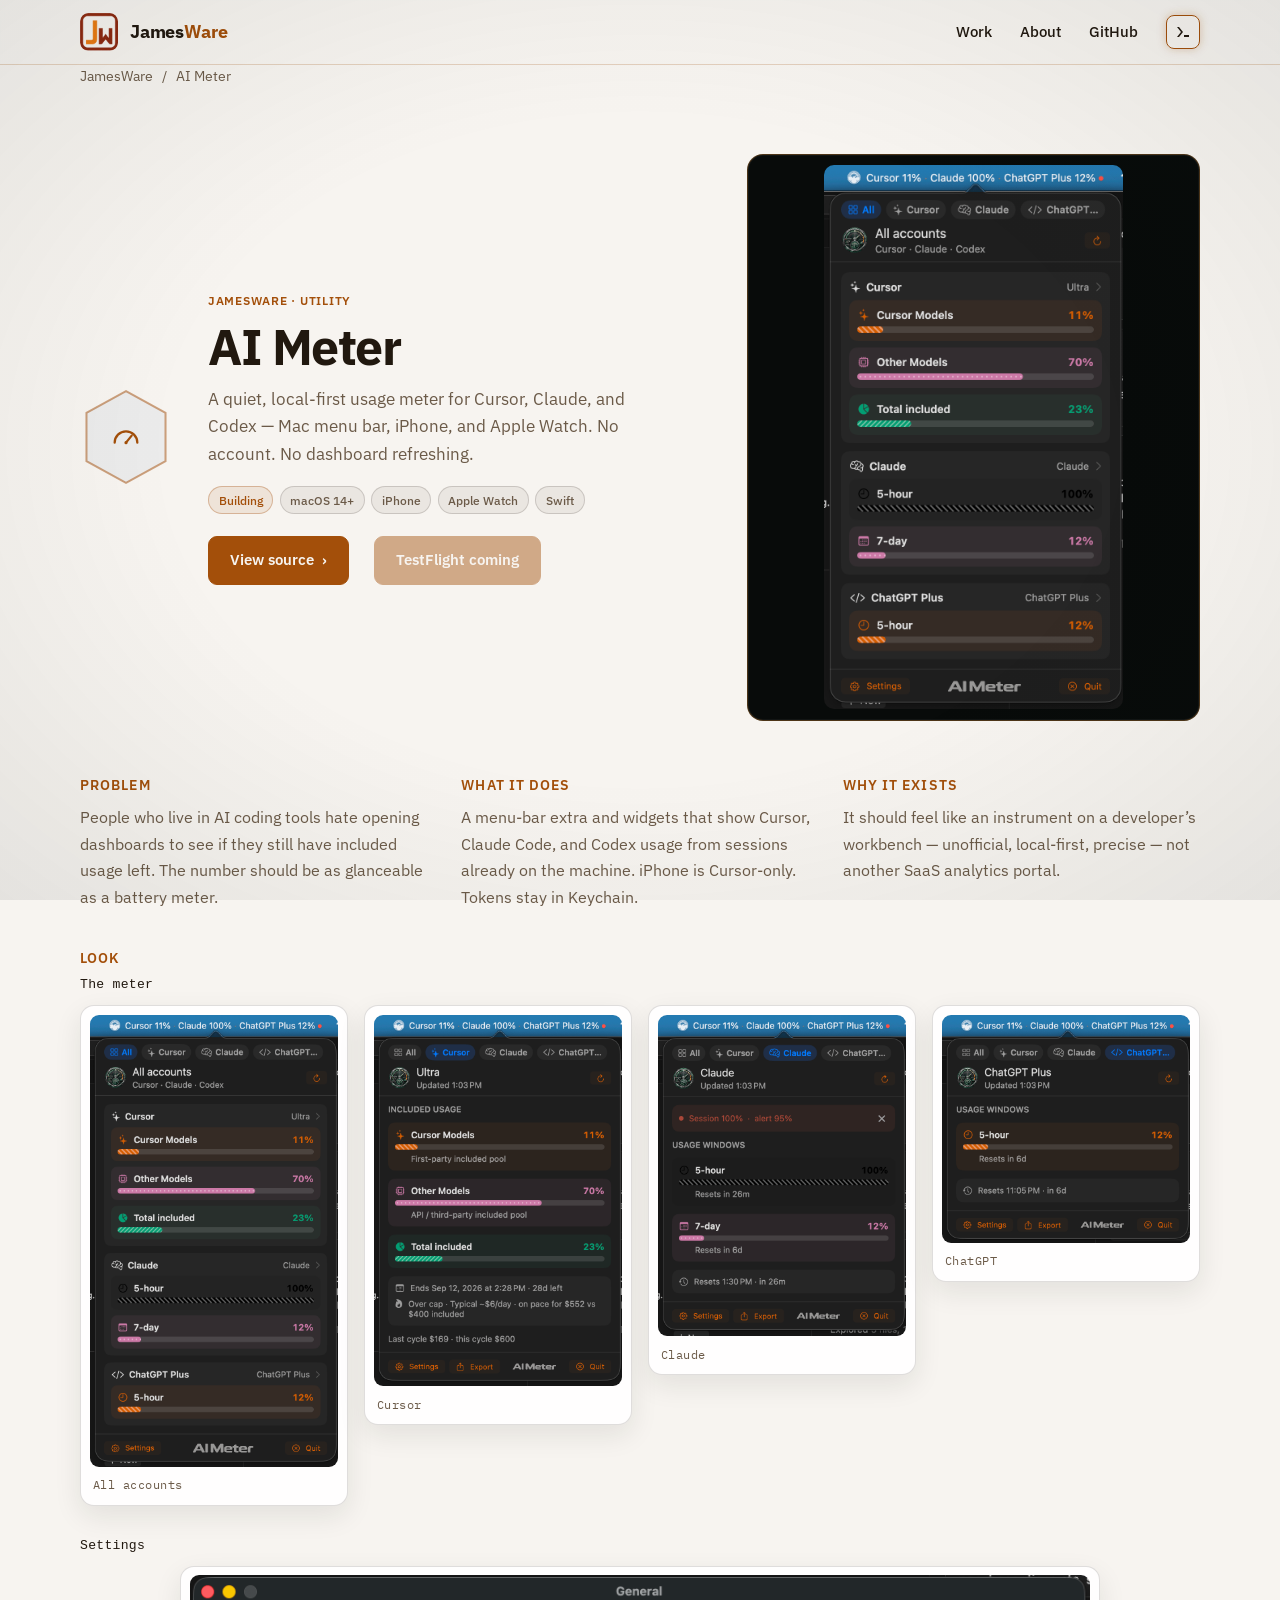
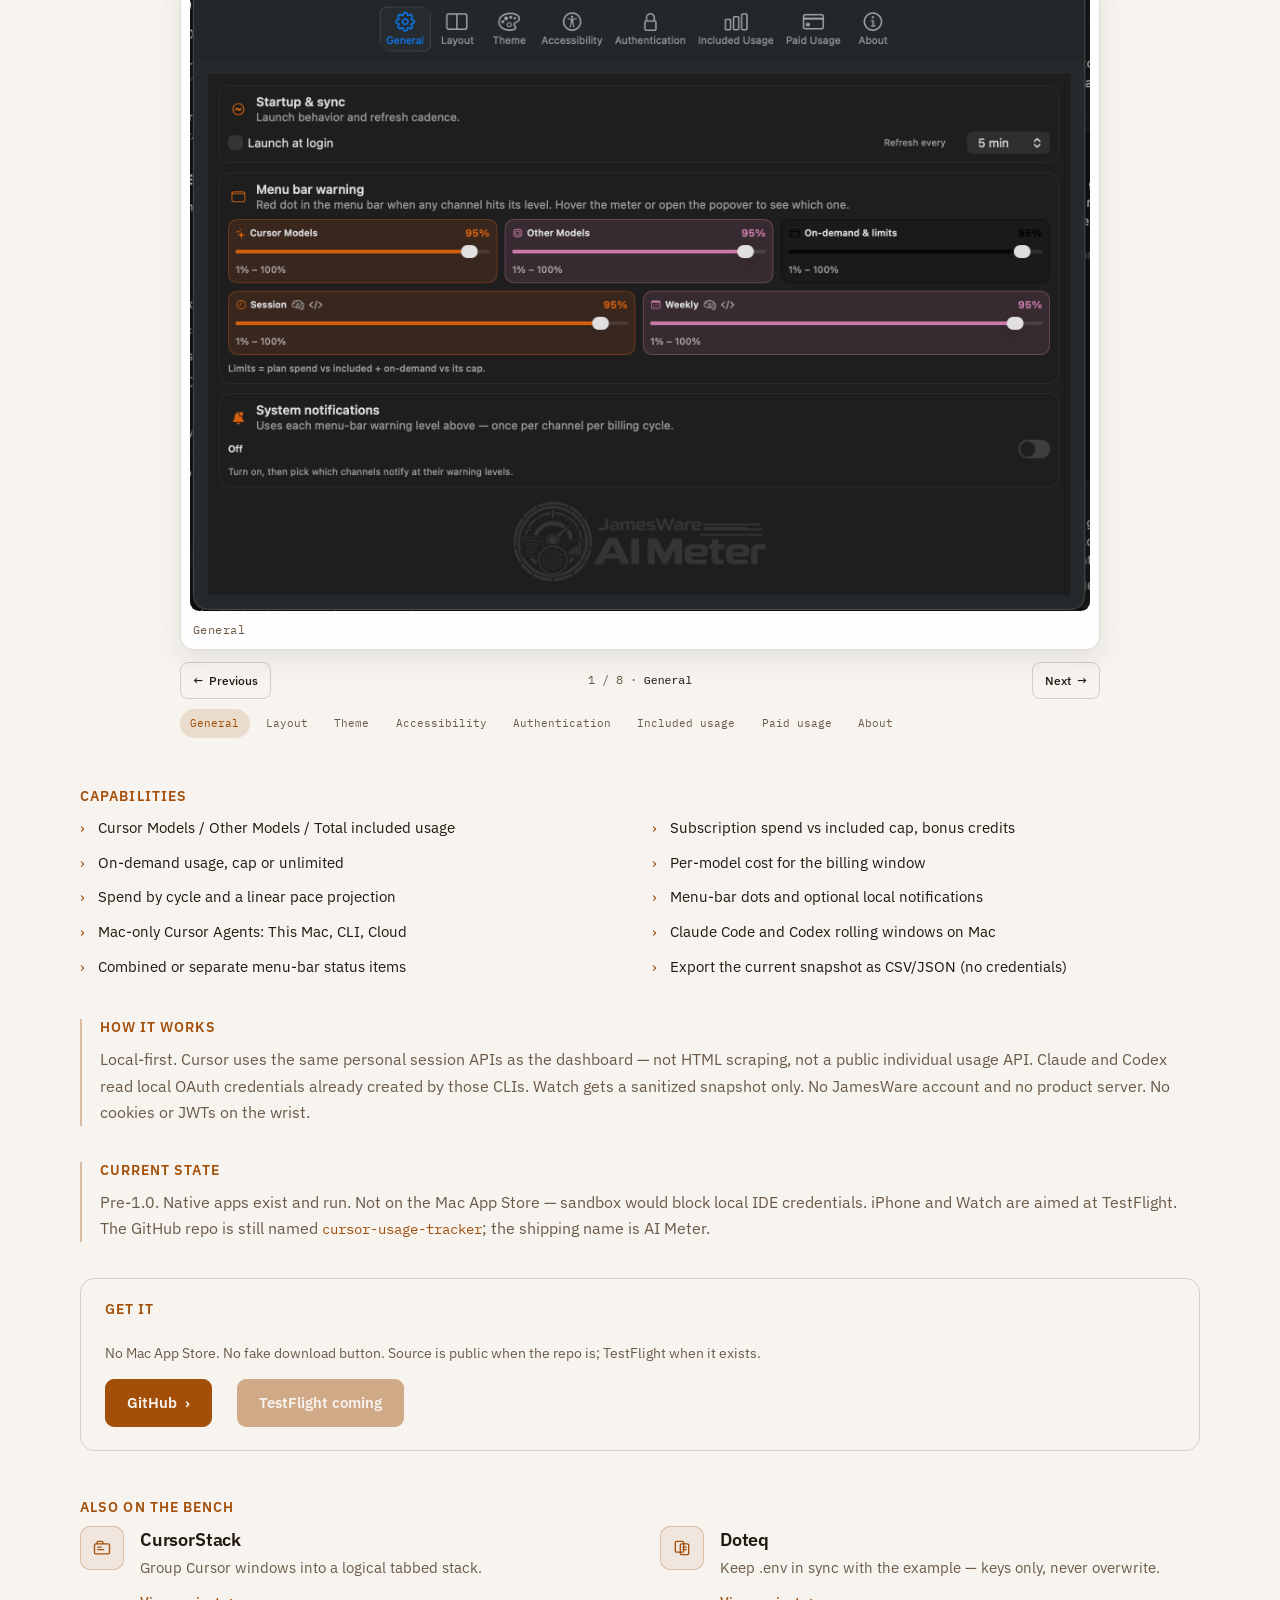
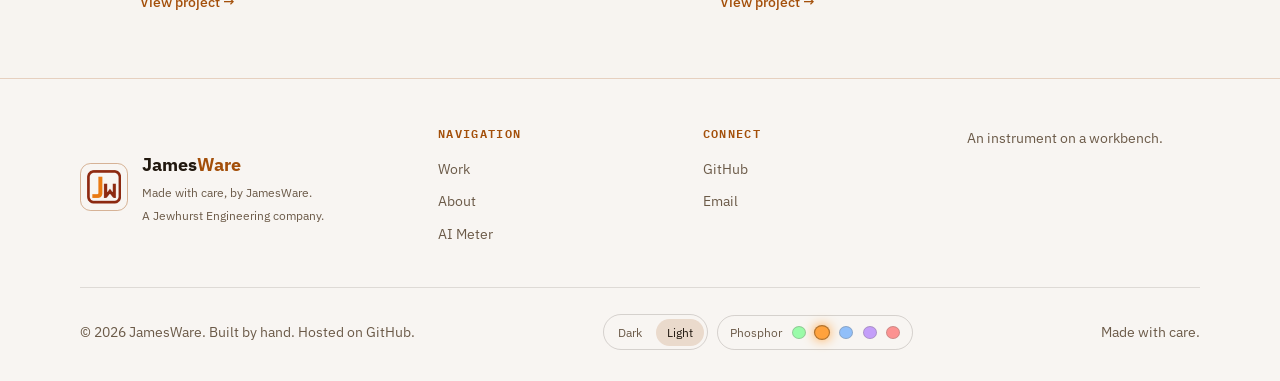
==== commit a901c9eb: "Update index.html" ====
--- a/ai-meter/index.html
+++ b/ai-meter/index.html
@@ -136,7 +136,7 @@
             </div>
             <div class="cta-row">
               <!-- EDIT ME: real org/user. Repo is still named cursor-usage-tracker. -->
-              <a class="btn" href="https://github.com/JewhurstEngineering/cursor-usage-tracker">View source <span aria-hidden="true">›</span></a>
+              <a class="btn" href="https://github.com/JewhurstEngineering/ai-meter">View source <span aria-hidden="true">›</span></a>
               <span class="btn btn--disabled" aria-disabled="true">TestFlight coming</span>
             </div>
           </div>
@@ -457,7 +457,7 @@
               when it exists.
             </p>
             <div class="cta-row">
-              <a class="btn" href="https://github.com/JewhurstEngineering/cursor-usage-tracker">GitHub <span aria-hidden="true">›</span></a>
+              <a class="btn" href="https://github.com/JewhurstEngineering/ai-meter">GitHub <span aria-hidden="true">›</span></a>
               <span class="btn btn--disabled" aria-disabled="true">TestFlight coming</span>
             </div>
           </div>
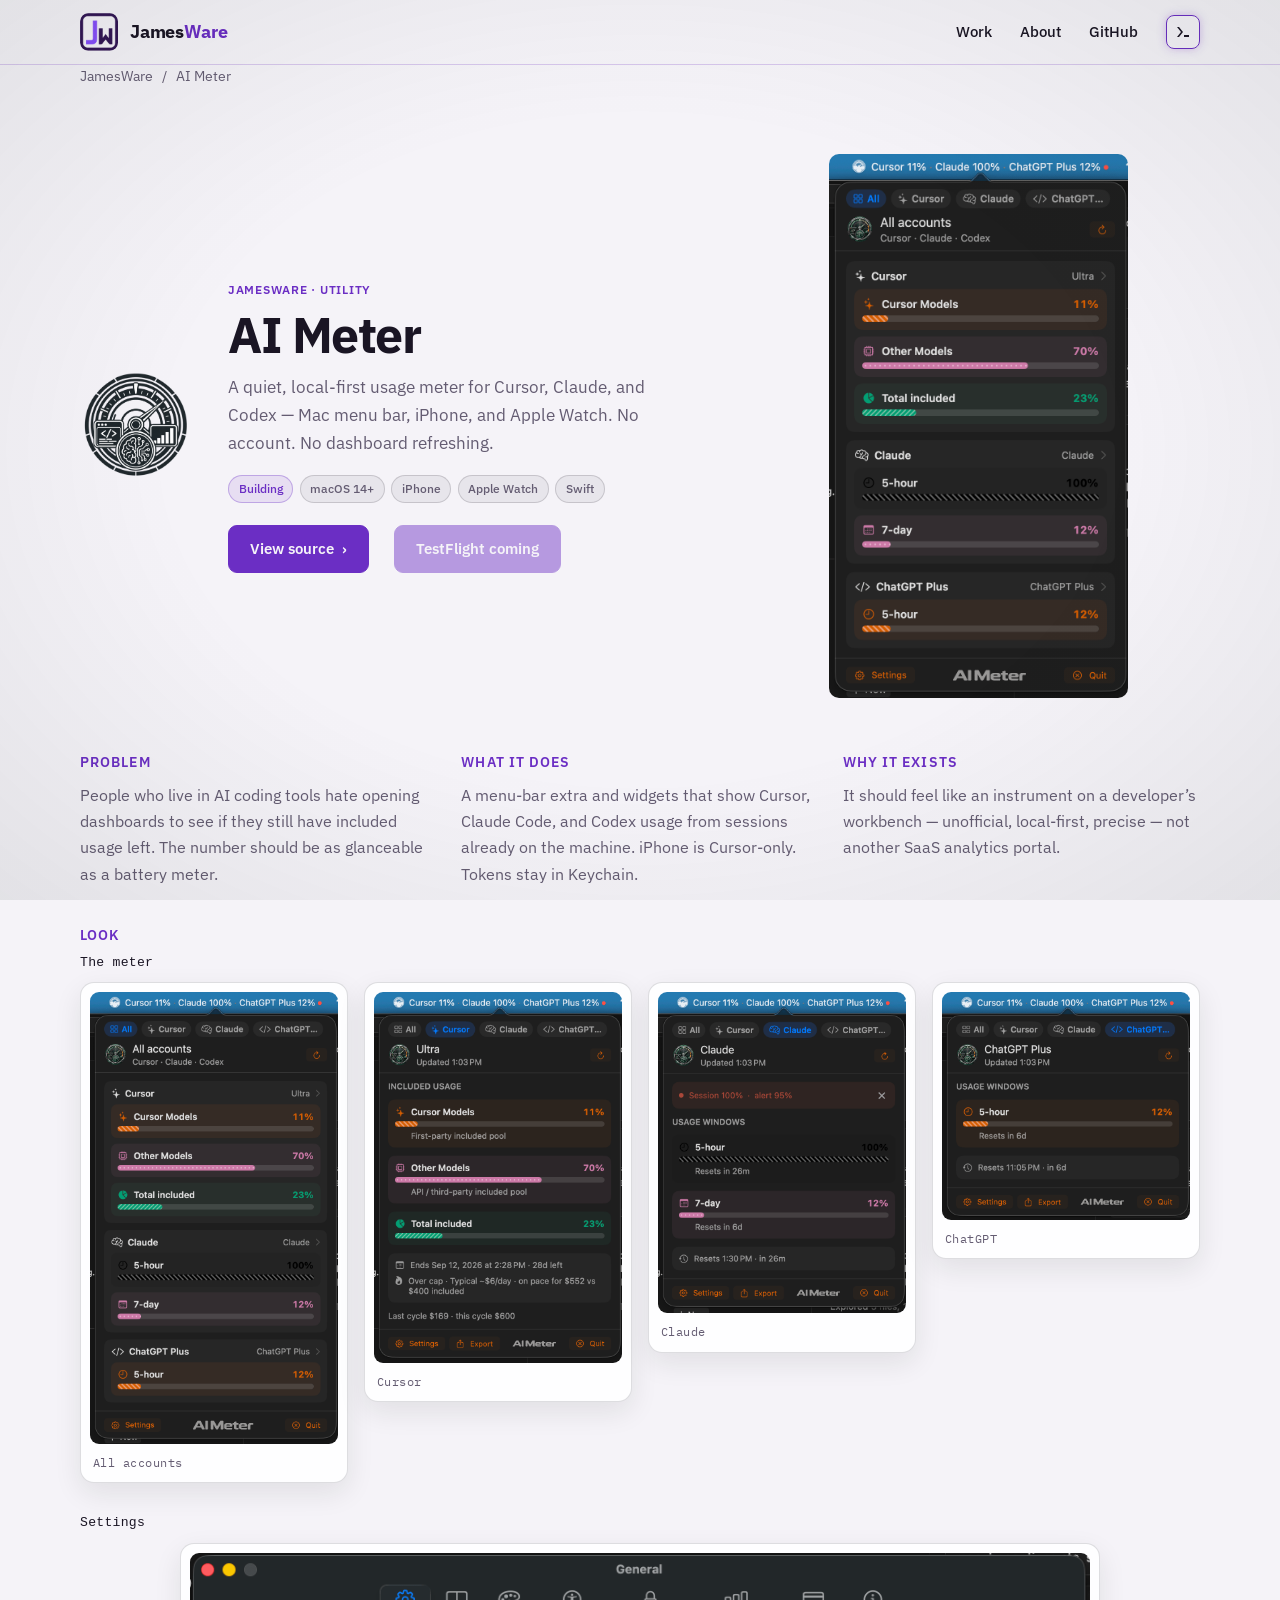
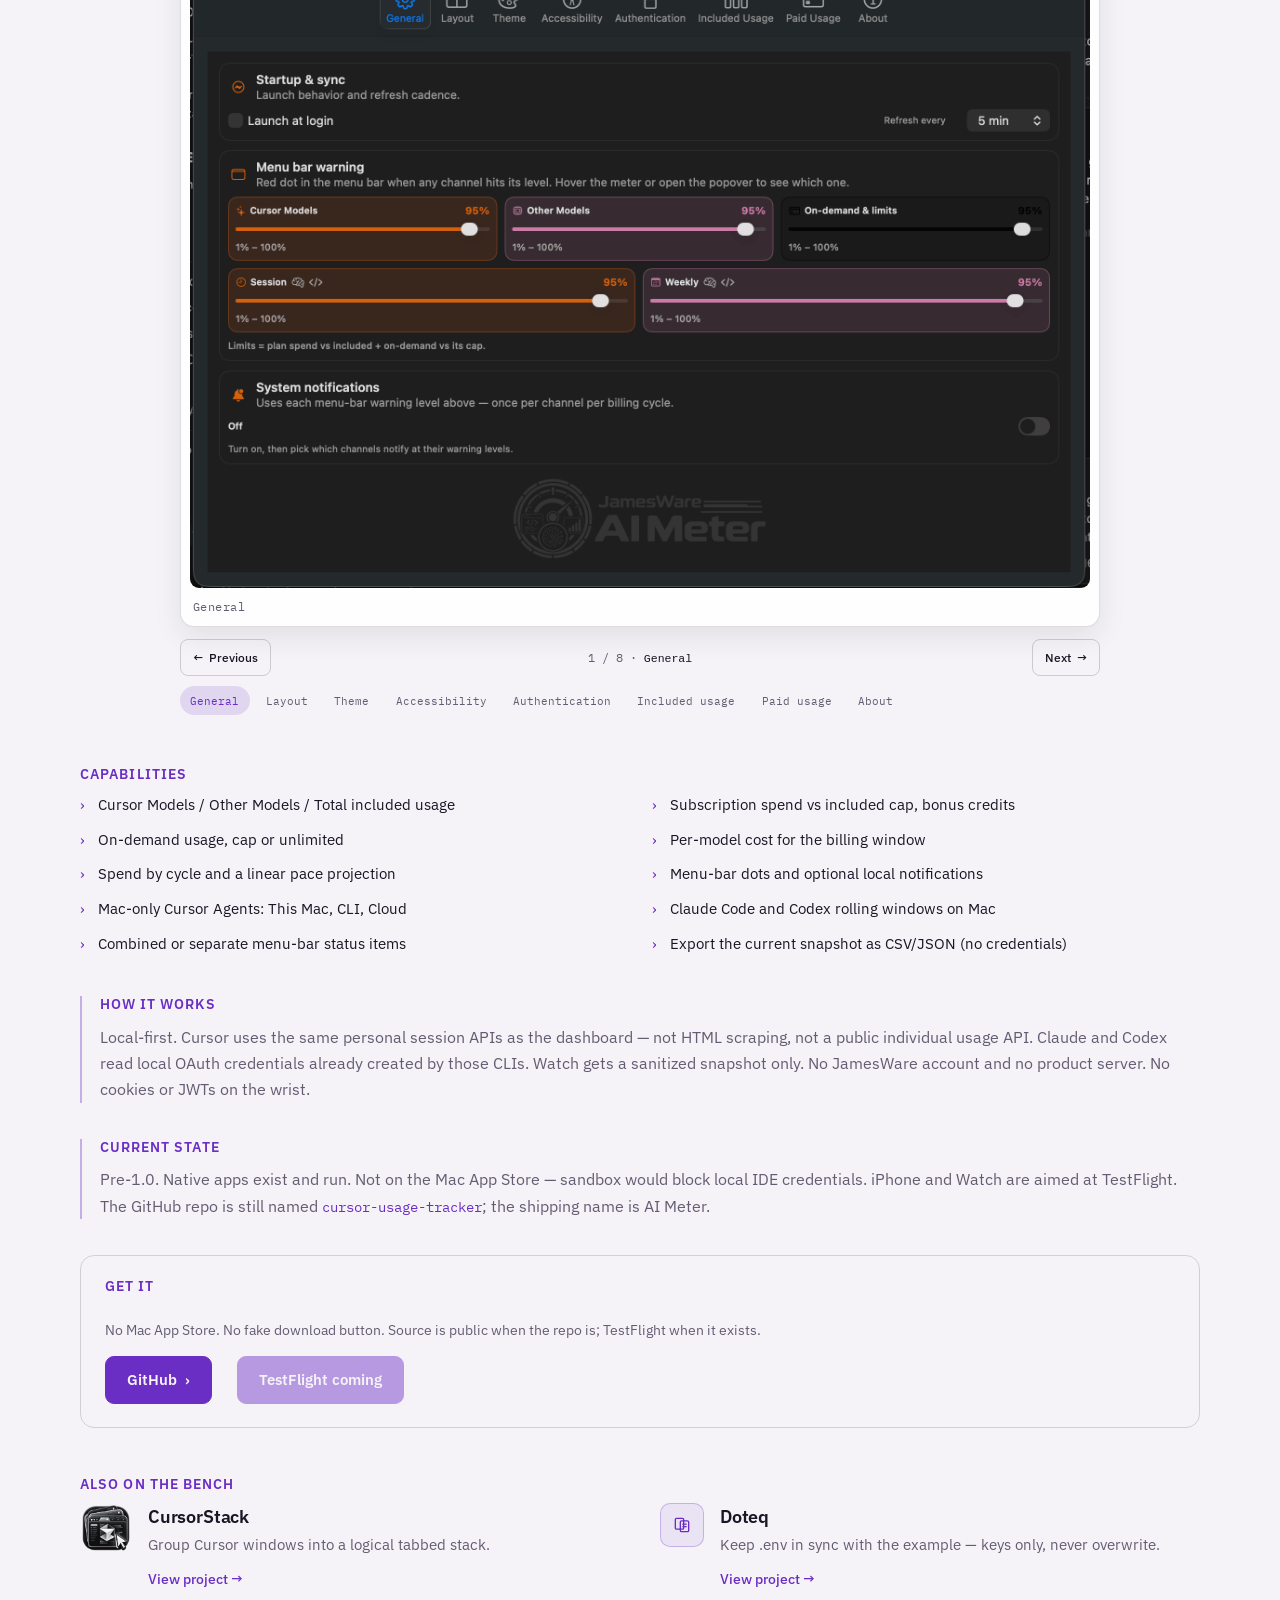
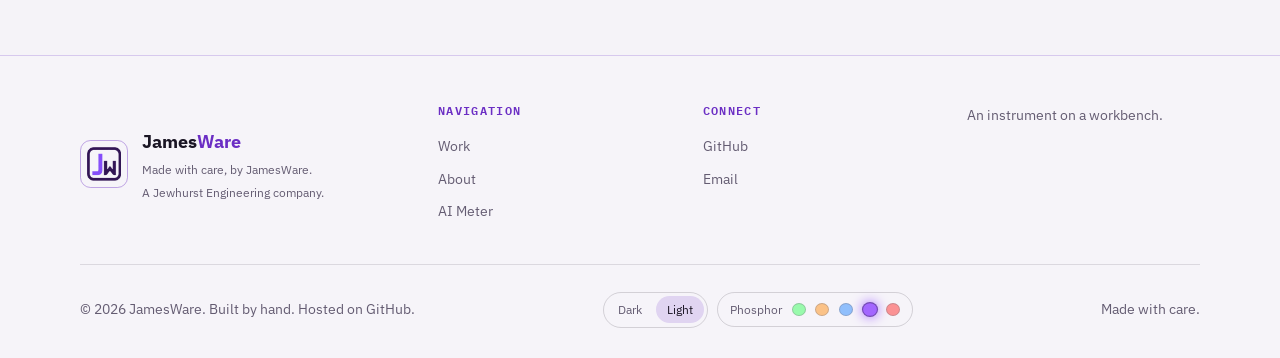
==== commit 017f72fb: "add logos and stuff" ====
--- a/ai-meter/index.html
+++ b/ai-meter/index.html
@@ -110,15 +110,21 @@
         </nav>
 
         <section class="product-hero">
-          <div class="hex-icon" aria-hidden="true">
-            <svg class="hex-icon__shape" viewBox="0 0 72 80">
-              <polygon points="36,4 67,21 67,59 36,76 5,59 5,21" />
-            </svg>
-            <svg class="hex-icon__glyph" viewBox="0 0 24 24">
-              <path d="M4 16a8 8 0 1 1 16 0" />
-              <path d="M12 16l4-5" />
-              <circle cx="12" cy="16" r="1.1" fill="currentColor" />
-            </svg>
+          <div class="product-logo-wrap" aria-hidden="true">
+            <img
+              class="product-logo shot--dark"
+              src="images/jamesware-aimeter-logo-square.png"
+              alt=""
+              width="92"
+              height="92"
+            />
+            <img
+              class="product-logo shot--light"
+              src="images/jamesware-aimeter-logo-square-black.png"
+              alt=""
+              width="92"
+              height="92"
+            />
           </div>
           <div>
             <p class="card-kicker">JamesWare · Utility</p>
@@ -466,12 +472,21 @@
             <h2>Also on the bench</h2>
             <div class="work-list">
               <article class="work-item">
-                <div class="card-icon" aria-hidden="true">
-                  <svg viewBox="0 0 24 24">
-                    <rect x="3" y="7" width="18" height="12" rx="1.5" />
-                    <path d="M6 7V5.5A1.5 1.5 0 0 1 7.5 4h4A1.5 1.5 0 0 1 13 5.5V7" />
-                    <path d="M7 11h4M7 14h7" />
-                  </svg>
+                <div class="product-logo-wrap product-logo-wrap--card" aria-hidden="true">
+                  <img
+                    class="product-logo shot--dark"
+                    src="../cursor-stack/images/cursorstack-logo-square-color.png"
+                    alt=""
+                    width="44"
+                    height="44"
+                  />
+                  <img
+                    class="product-logo shot--light"
+                    src="../cursor-stack/images/cursorstack-logo-square-black.png"
+                    alt=""
+                    width="44"
+                    height="44"
+                  />
                 </div>
                 <div class="work-item__copy">
                   <h3>CursorStack</h3>
--- a/assets/styles.css
+++ b/assets/styles.css
@@ -961,6 +961,38 @@
   stroke: none;
 }
 
+.product-logo-wrap {
+  position: relative;
+  width: 112px;
+  height: 112px;
+  flex: none;
+  overflow: hidden;
+  border-radius: 22%;
+}
+
+.product-logo {
+  display: block;
+  width: 112px;
+  height: 112px;
+  flex: none;
+  object-fit: contain;
+  border-radius: 22%;
+}
+
+.product-logo-wrap .product-logo {
+  position: absolute;
+  inset: 0;
+  width: 100%;
+  height: 100%;
+}
+
+.product-logo-wrap--card,
+.product-logo--card {
+  width: 52px;
+  height: 52px;
+  border-radius: 12px;
+}
+
 .flagship {
   display: grid;
   grid-template-columns: auto minmax(0, 1.05fr) minmax(240px, 0.95fr);
@@ -1415,10 +1447,13 @@
 .device--shot {
   display: grid;
   min-height: 0;
-  padding: 0.65rem;
+  padding: 0;
   place-items: center;
-  background: #080b0a;
-  box-shadow: inset 0 0 0 1px rgba(255, 255, 255, 0.04);
+  background: transparent;
+  border: 0;
+  border-radius: 0;
+  box-shadow: none;
+  overflow: visible;
 }
 
 .device--shot .device__photo {
@@ -1537,6 +1572,17 @@
   grid-template-columns: repeat(2, minmax(0, 1fr));
 }
 
+.shot-gallery--phone {
+  grid-template-columns: repeat(4, minmax(0, 1fr));
+}
+
+.shot-carousel--phone .shot img {
+  width: auto;
+  max-width: 100%;
+  max-height: 42rem;
+  margin-inline: auto;
+}
+
 .shot {
   display: grid;
   align-self: start;
@@ -1655,17 +1701,20 @@
 }
 
 .device__photo.shot--light,
-.shot img.shot--light {
+.shot img.shot--light,
+.product-logo.shot--light {
   display: none;
 }
 
 html[data-mode="light"] .device__photo.shot--dark,
-html[data-mode="light"] .shot img.shot--dark {
+html[data-mode="light"] .shot img.shot--dark,
+html[data-mode="light"] .product-logo.shot--dark {
   display: none;
 }
 
 html[data-mode="light"] .device__photo.shot--light,
-html[data-mode="light"] .shot img.shot--light {
+html[data-mode="light"] .shot img.shot--light,
+html[data-mode="light"] .product-logo.shot--light {
   display: block;
 }
 
@@ -1939,6 +1988,12 @@
     height: 80px;
   }
 
+  .product-logo-wrap:not(.product-logo-wrap--card),
+  .product-logo:not(.product-logo--card) {
+    width: 88px;
+    height: 88px;
+  }
+
   .hex-icon__glyph {
     width: 26px;
     height: 26px;
@@ -1949,7 +2004,8 @@
     grid-template-columns: 1fr;
   }
 
-  .shot-gallery--popover {
+  .shot-gallery--popover,
+  .shot-gallery--phone {
     grid-template-columns: repeat(2, minmax(0, 1fr));
   }
 
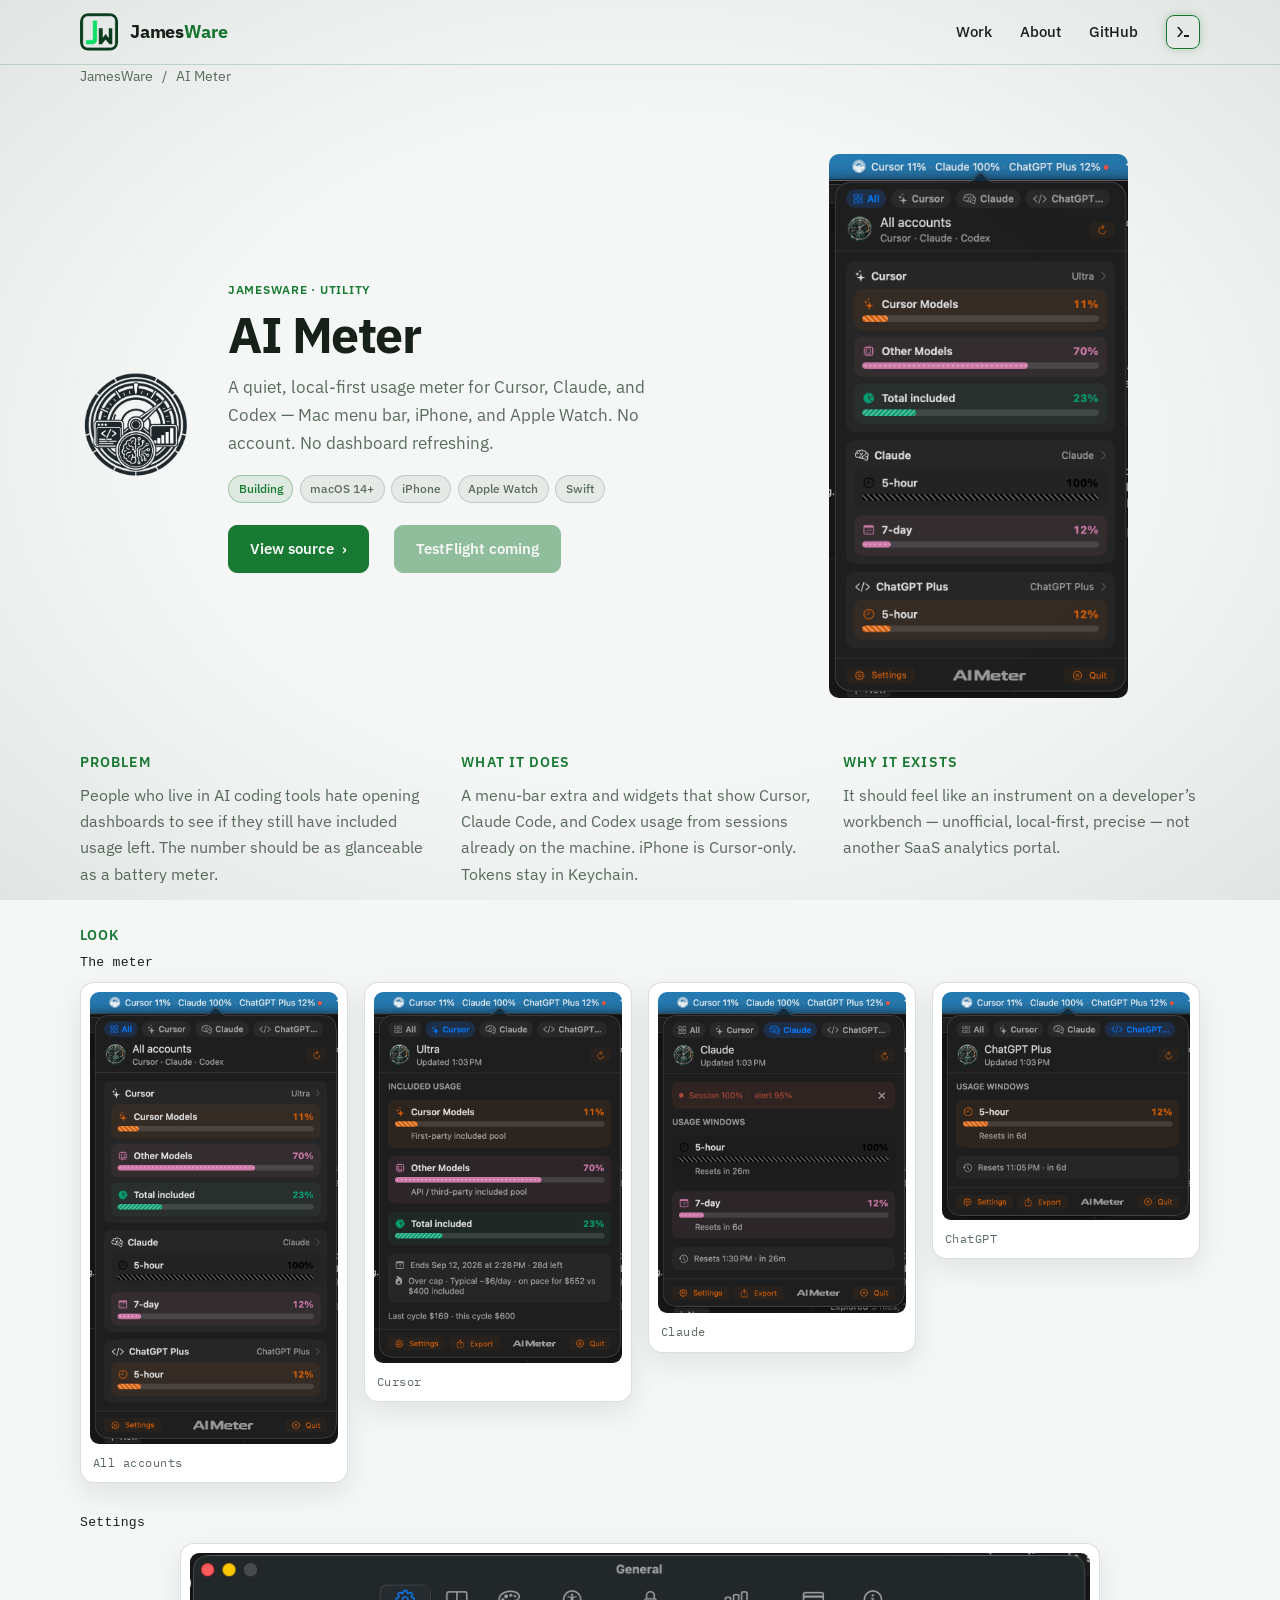
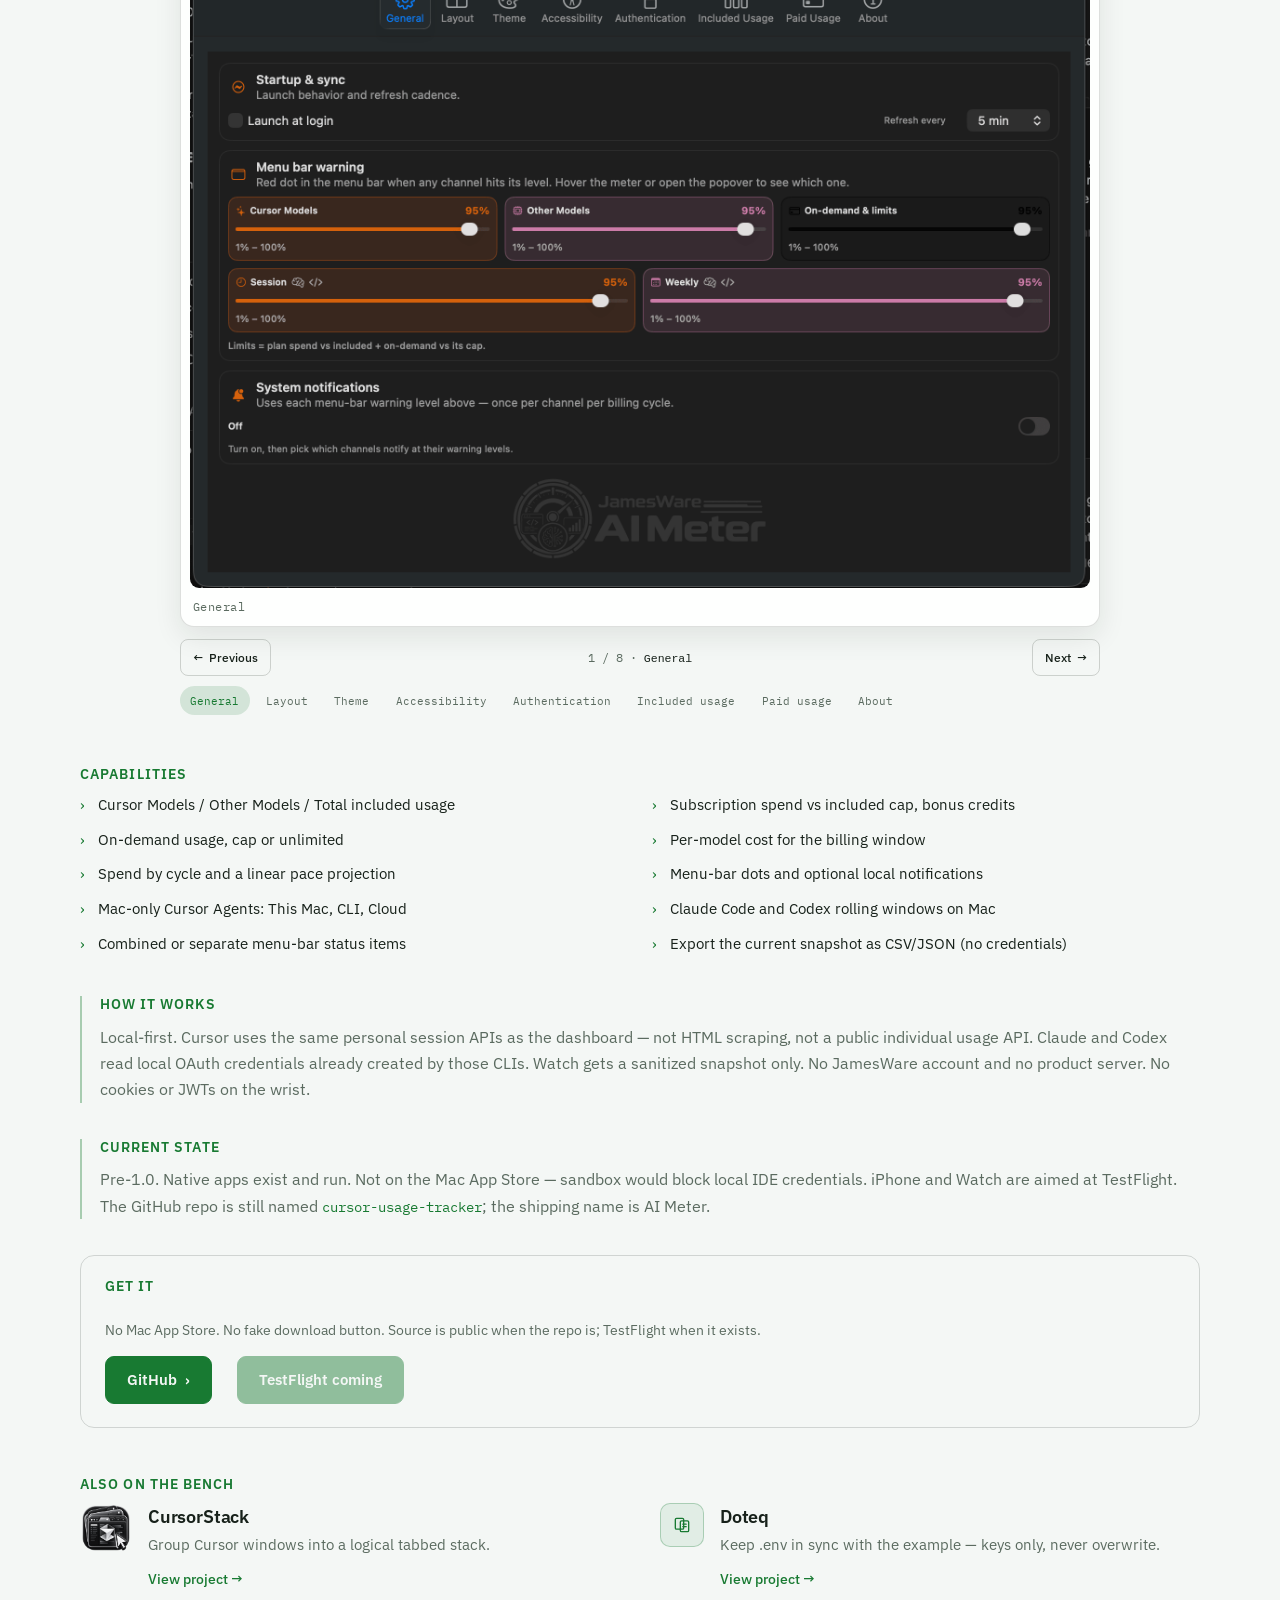
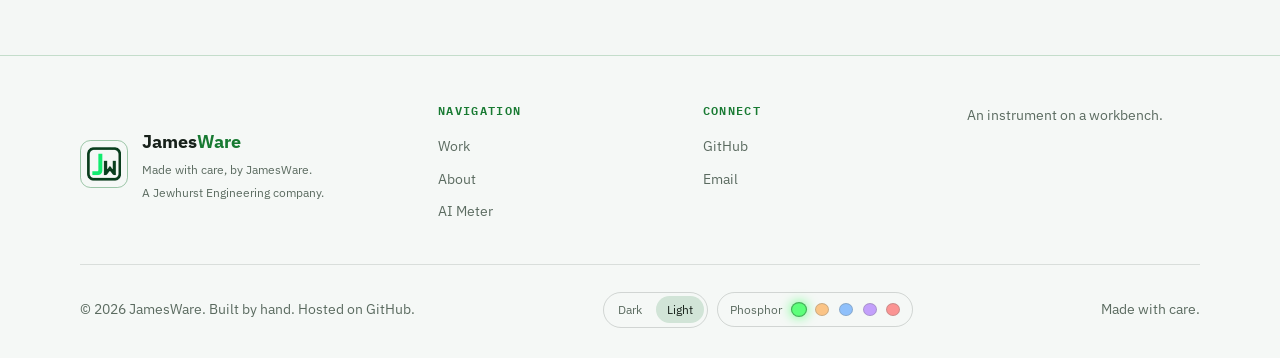
==== commit b585e1ee: "update email" ====
--- a/ai-meter/index.html
+++ b/ai-meter/index.html
@@ -543,7 +543,7 @@
             <h3>Connect</h3>
             <ul>
               <li><a href="https://github.com/JewhurstEngineering">GitHub</a></li>
-              <li><a href="mailto:hello@jamesware.dev">Email</a></li>
+              <li><a href="mailto:jameswaredotdev@gmail.com">Email</a></li>
             </ul>
           </div>
           <div class="stay">
